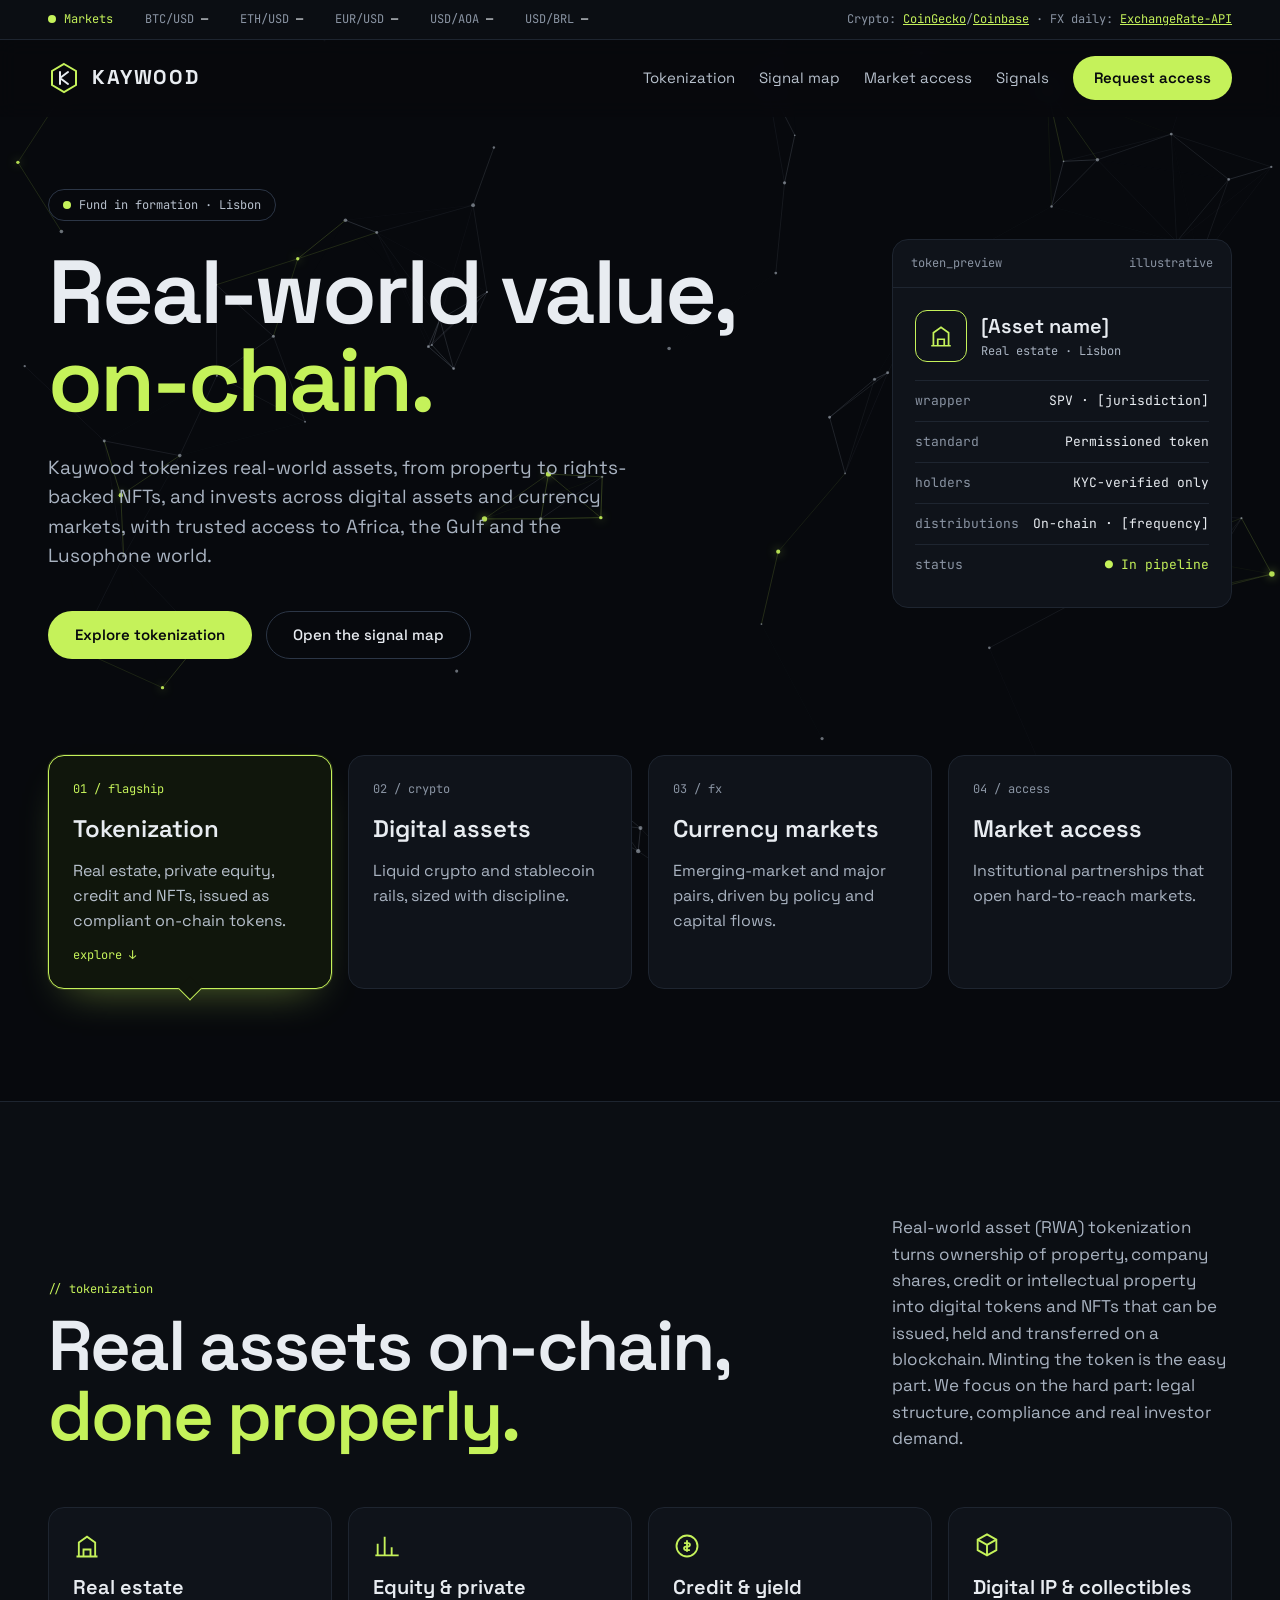
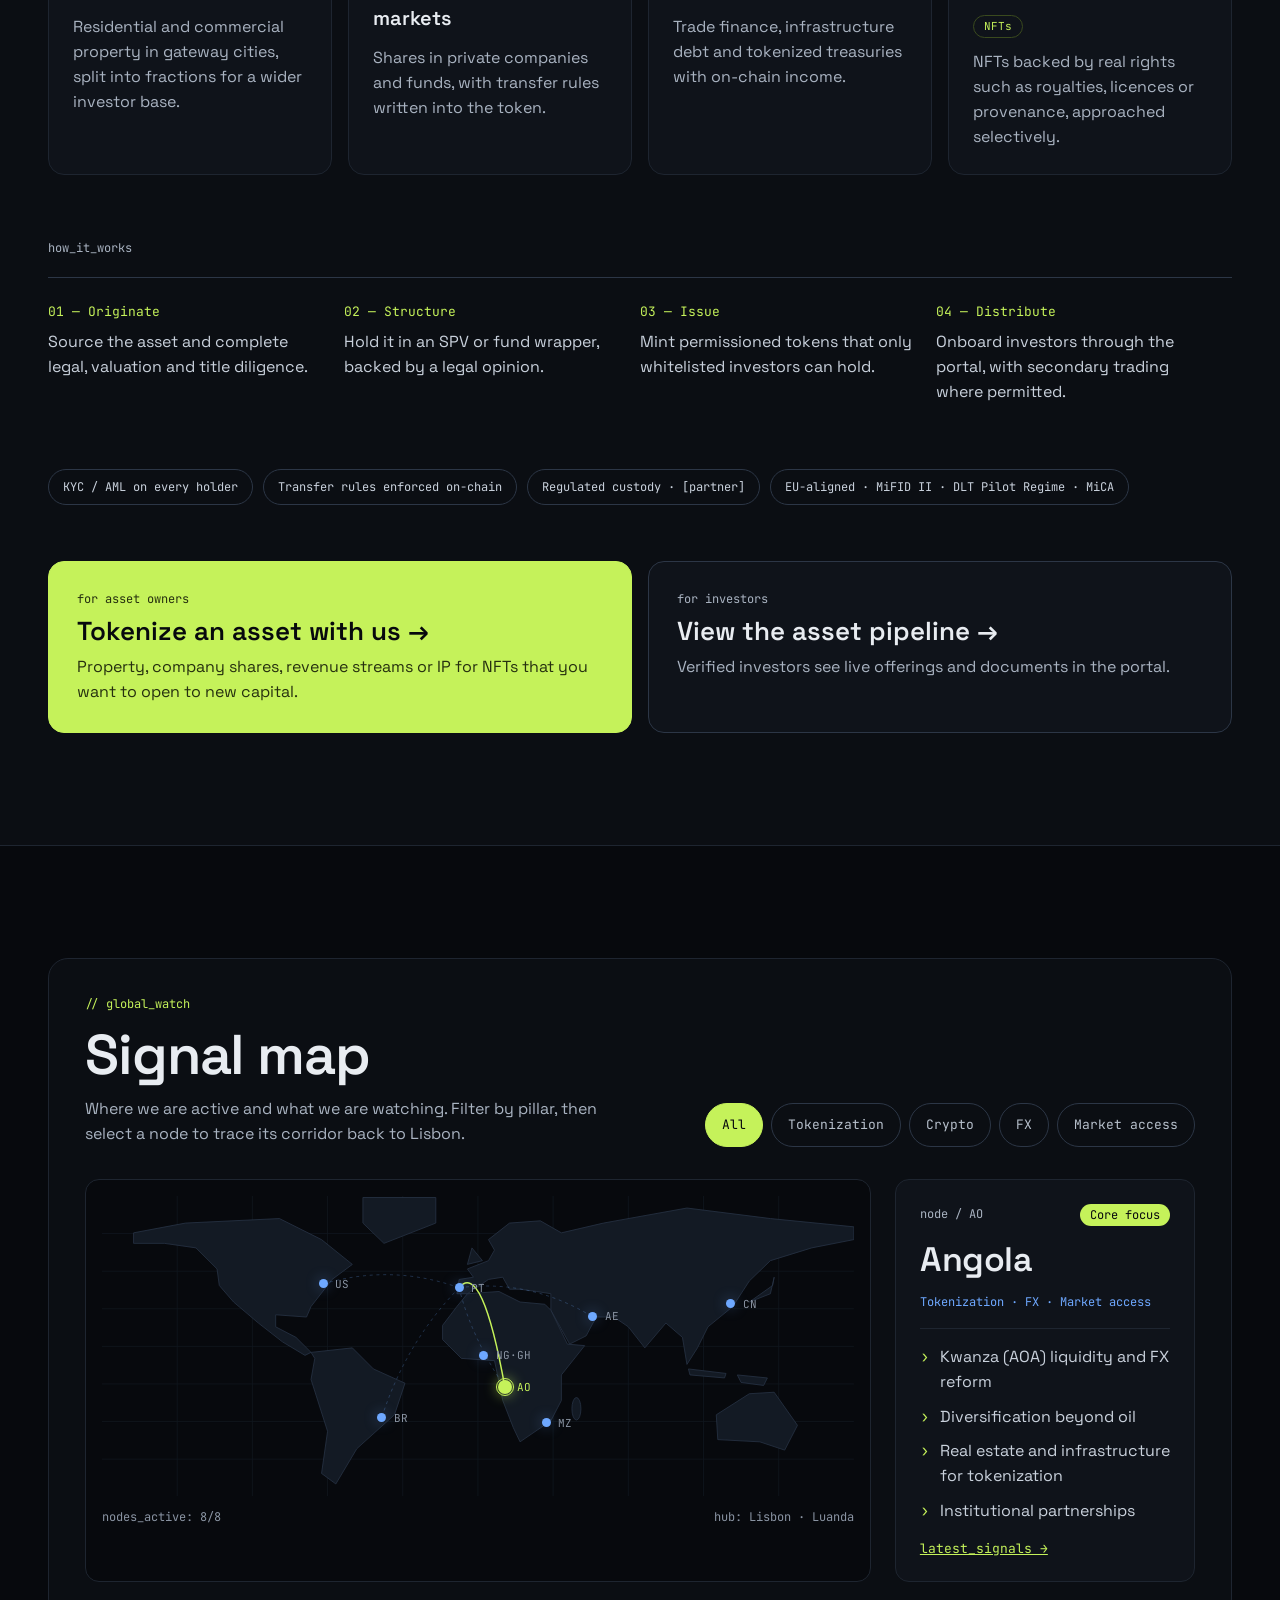
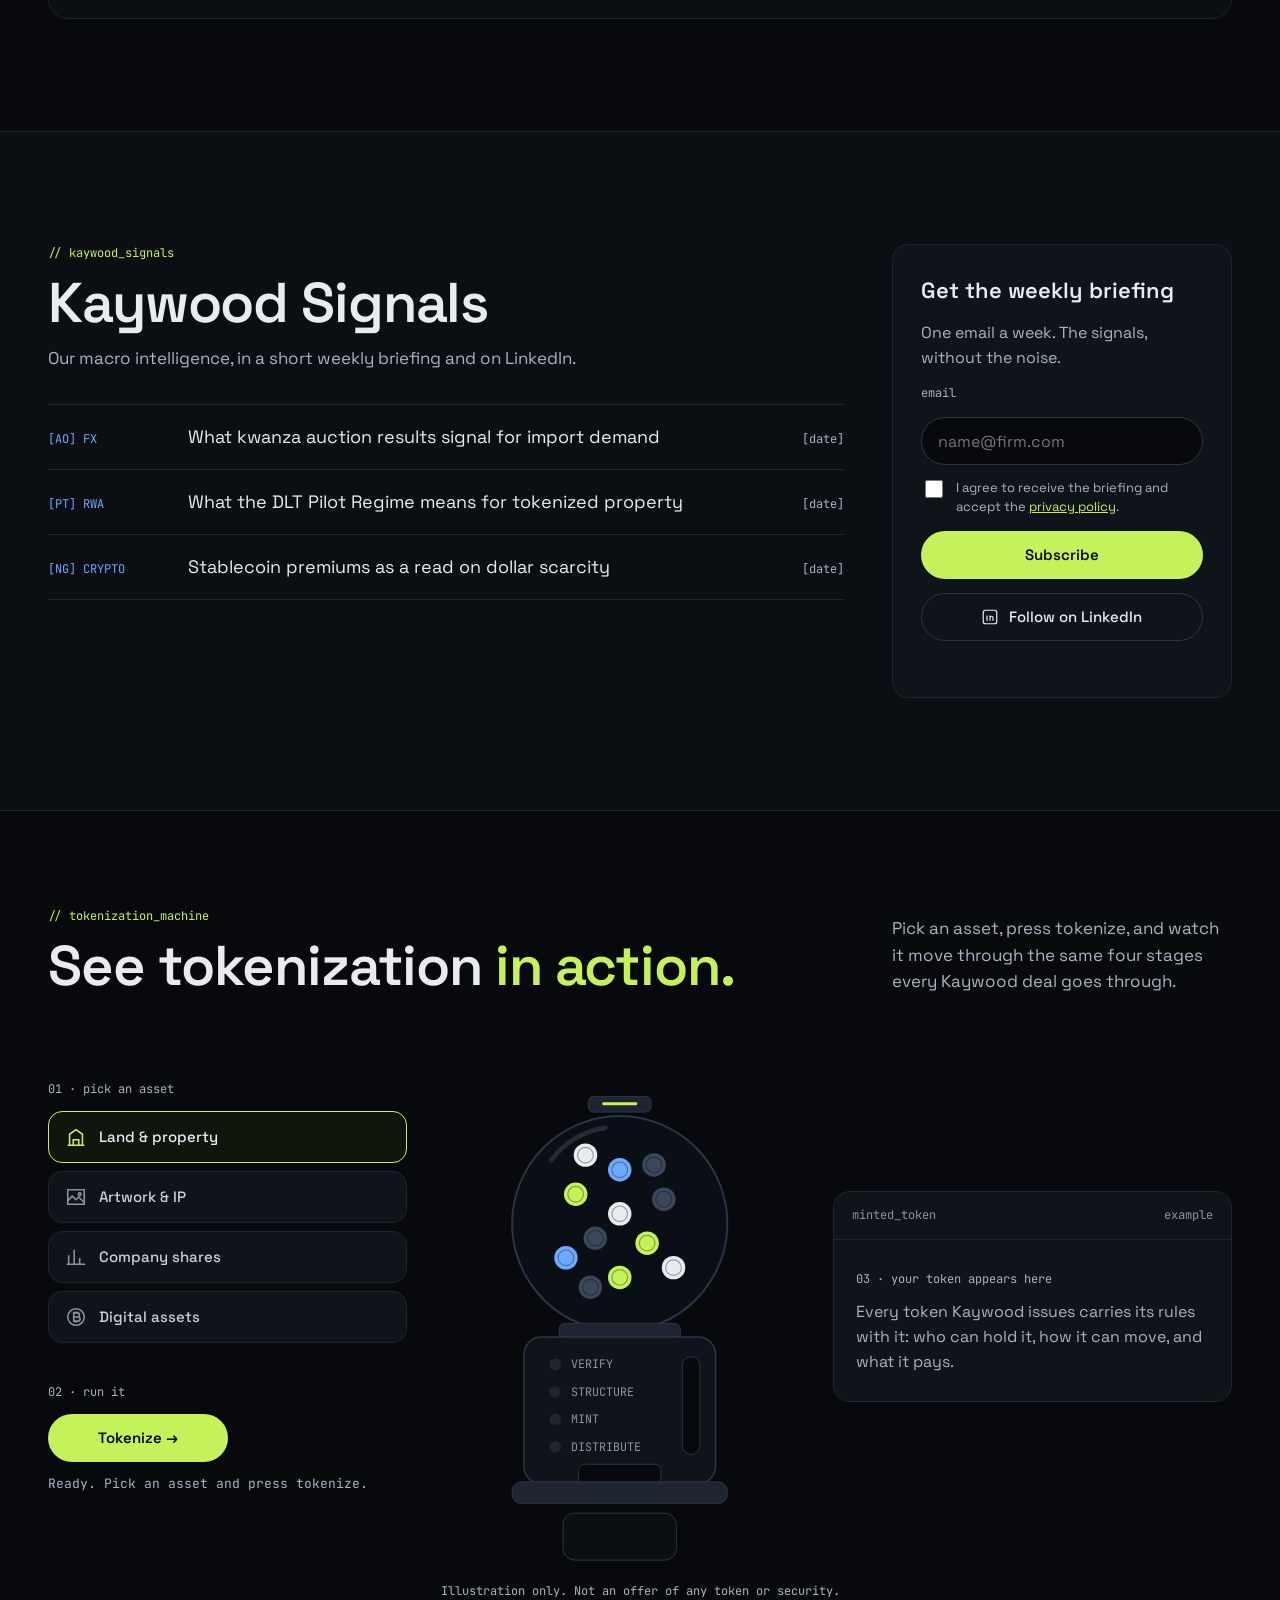
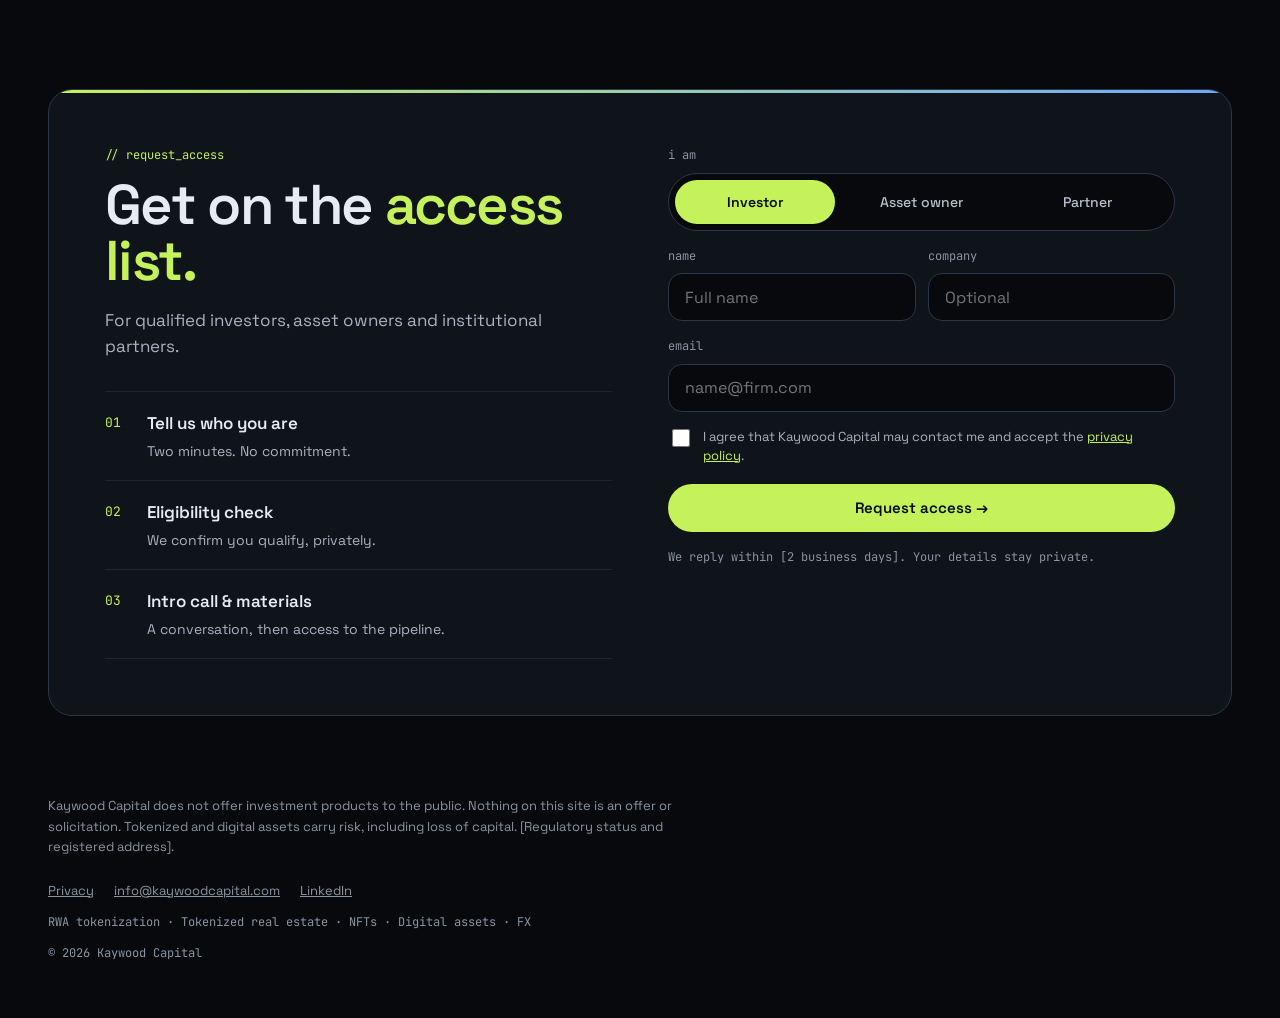
==== index.html @ b7d44adc "Add files via upload" ====
<!doctype html>
<html lang="en">
<head>
  <meta charset="utf-8">
  <meta name="viewport" content="width=device-width, initial-scale=1">
  <title>Kaywood Capital — Tokenization, RWA &amp; NFTs</title>
  <meta name="description" content="Kaywood Capital tokenizes real-world assets, from property to rights-backed NFTs, and invests across digital assets and currency markets, with trusted access to Africa, the Gulf and the Lusophone world.">
  <link rel="canonical" href="https://kaywoodcapital.com/">
  <meta name="theme-color" content="#07090D">
  <link rel="icon" href="/favicon.svg" type="image/svg+xml">

  <meta property="og:type" content="website">
  <meta property="og:site_name" content="Kaywood Capital">
  <meta property="og:title" content="Kaywood Capital — Real-world value, on-chain">
  <meta property="og:description" content="RWA tokenization, digital assets and currency markets, with trusted access to Africa, the Gulf and the Lusophone world.">
  <meta property="og:url" content="https://kaywoodcapital.com/">
  <meta property="og:image" content="https://kaywoodcapital.com/og-image.png">
  <meta name="twitter:card" content="summary_large_image">

  <link rel="preconnect" href="https://fonts.googleapis.com">
  <link rel="preconnect" href="https://fonts.gstatic.com" crossorigin>
  <link rel="stylesheet" href="https://fonts.googleapis.com/css2?family=Space+Grotesk:wght@400;500;600;700&family=JetBrains+Mono:wght@400;500&display=swap">
  <link rel="stylesheet" href="/styles.css">

  <script type="application/ld+json">
  {
    "@context": "https://schema.org",
    "@type": "Organization",
    "name": "Kaywood Capital",
    "url": "https://kaywoodcapital.com",
    "logo": "https://kaywoodcapital.com/favicon.svg",
    "email": "info@kaywoodcapital.com",
    "address": { "@type": "PostalAddress", "addressLocality": "Lisbon", "addressCountry": "PT" },
    "description": "RWA tokenization, digital assets and currency markets, with access to Africa, the Gulf and the Lusophone world."
  }
  </script>
</head>
<body>
  <canvas id="bg-mesh" aria-hidden="true"></canvas>
  <a class="skip" href="#main">Skip to content</a>

  <div class="ticker" aria-label="Market prices">
    <div class="wrap ticker__row">
      <span class="ticker__live"><span class="dot"></span> Markets</span>
      <span>BTC/USD <b data-tick="btc">—</b></span>
      <span>ETH/USD <b data-tick="eth">—</b></span>
      <span>EUR/USD <b data-tick="eurusd">—</b></span>
      <span>USD/AOA <b data-tick="usdaoa">—</b></span>
      <span>USD/BRL <b data-tick="usdbrl">—</b></span>
      <span class="ticker__note">Crypto: <a href="https://www.coingecko.com" rel="noopener">CoinGecko</a>/<a href="https://www.coinbase.com" rel="noopener">Coinbase</a> · FX daily: <a href="https://www.exchangerate-api.com" rel="noopener">ExchangeRate-API</a></span>
    </div>
  </div>

  <header class="header">
    <div class="wrap header__row">
      <a href="/" class="brand" aria-label="Kaywood Capital home">
        <svg width="32" height="32" viewBox="0 0 32 32" aria-hidden="true"><path d="M16 2 L28 9 L28 23 L16 30 L4 23 L4 9 Z" fill="none" stroke="#C5F25A" stroke-width="2"/><path d="M12 10 L12 22 M12 16 L20 10 M12 16 L20 22" fill="none" stroke="#E8ECF1" stroke-width="2" stroke-linecap="round"/></svg>
        <span>KAYWOOD</span>
      </a>
      <button class="menu-btn" type="button" aria-expanded="false" aria-controls="nav" aria-label="Open menu">
        <svg width="22" height="22" viewBox="0 0 24 24" fill="none" stroke="currentColor" stroke-width="2" aria-hidden="true"><path d="M4 7h16M4 12h16M4 17h16"/></svg>
      </button>
      <nav id="nav" class="nav" aria-label="Main">
        <a href="#tokenization">Tokenization</a>
        <a href="#signal">Signal map</a>
        <a href="#market-access">Market access</a>
        <a href="#signals">Signals</a>
        <a href="#access" class="btn btn--primary btn--sm">Request access</a>
      </nav>
    </div>
  </header>

  <main id="main">
    <!-- HERO -->
    <section class="wrap hero">
      <div class="hero__copy">
        <span class="pill"><span class="dot"></span>Fund in formation · Lisbon</span>
        <h1>Real-world value, <span class="accent">on-chain.</span></h1>
        <p class="lead">Kaywood tokenizes real-world assets, from property to rights-backed NFTs, and invests across digital assets and currency markets, with trusted access to Africa, the Gulf and the Lusophone world.</p>
        <div class="actions">
          <a href="#tokenization" class="btn btn--primary">Explore tokenization</a>
          <a href="#signal" class="btn btn--ghost">Open the signal map</a>
        </div>
      </div>
      <aside class="card token" aria-label="Illustrative tokenized asset">
        <div class="card__bar"><span>token_preview</span><span>illustrative</span></div>
        <div class="token__body">
          <div class="token__head">
            <div class="token__icon"><svg width="26" height="26" viewBox="0 0 24 24" fill="none" stroke="#C5F25A" stroke-width="1.6" aria-hidden="true"><path d="M3 21h18M5 21V9l7-5 7 5v12M9 21v-6h6v6"/></svg></div>
            <div><div class="token__name">[Asset name]</div><div class="mono muted">Real estate · Lisbon</div></div>
          </div>
          <dl class="token__rows mono">
            <div><dt>wrapper</dt><dd>SPV · [jurisdiction]</dd></div>
            <div><dt>standard</dt><dd>Permissioned token</dd></div>
            <div><dt>holders</dt><dd>KYC-verified only</dd></div>
            <div><dt>distributions</dt><dd>On-chain · [frequency]</dd></div>
            <div><dt>status</dt><dd class="accent">● In pipeline</dd></div>
          </dl>
        </div>
      </aside>
    </section>

    <!-- PILLARS (tabs) -->
    <section class="wrap section--tight" aria-label="What we do">
      <div class="grid grid--4 pillars" role="tablist" aria-label="Our four pillars">
        <button type="button" class="pillar" role="tab" id="tab-tokenization" aria-controls="tokenization" aria-selected="true">
          <span class="mono pillar__no">01 / flagship</span>
          <h3>Tokenization</h3>
          <p>Real estate, private equity, credit and NFTs, issued as compliant on-chain tokens.</p>
          <span class="pillar__more mono">explore</span>
        </button>
        <button type="button" class="pillar" role="tab" id="tab-digital-assets" aria-controls="digital-assets" aria-selected="false" tabindex="-1">
          <span class="mono pillar__no">02 / crypto</span>
          <h3>Digital assets</h3>
          <p>Liquid crypto and stablecoin rails, sized with discipline.</p>
          <span class="pillar__more mono">explore</span>
        </button>
        <button type="button" class="pillar" role="tab" id="tab-currency-markets" aria-controls="currency-markets" aria-selected="false" tabindex="-1">
          <span class="mono pillar__no">03 / fx</span>
          <h3>Currency markets</h3>
          <p>Emerging-market and major pairs, driven by policy and capital flows.</p>
          <span class="pillar__more mono">explore</span>
        </button>
        <button type="button" class="pillar" role="tab" id="tab-market-access" aria-controls="market-access" aria-selected="false" tabindex="-1">
          <span class="mono pillar__no">04 / access</span>
          <h3>Market access</h3>
          <p>Institutional partnerships that open hard-to-reach markets.</p>
          <span class="pillar__more mono">explore</span>
        </button>
      </div>
    </section>

    <!-- PILLAR DETAIL PANELS -->
    <section class="band panels" id="pillar-panels">
      <div class="panel-tab wrap section is-active" id="tokenization" role="tabpanel" aria-labelledby="tab-tokenization">
        <div class="split">
          <div class="split__main">
            <p class="kicker">// tokenization</p>
            <h2 class="h2--xl">Real assets on-chain, <span class="accent">done properly.</span></h2>
          </div>
          <p class="split__side lead--sm">Real-world asset (RWA) tokenization turns ownership of property, company shares, credit or intellectual property into digital tokens and NFTs that can be issued, held and transferred on a blockchain. Minting the token is the easy part. We focus on the hard part: legal structure, compliance and real investor demand.</p>
        </div>

        <div class="grid grid--4 mt-56">
          <div class="card asset">
            <svg width="28" height="28" viewBox="0 0 24 24" fill="none" stroke="#C5F25A" stroke-width="1.6" aria-hidden="true"><path d="M3 21h18M5 21V9l7-5 7 5v12M9 21v-6h6v6"/></svg>
            <h3>Real estate</h3>
            <p>Residential and commercial property in gateway cities, split into fractions for a wider investor base.</p>
          </div>
          <div class="card asset">
            <svg width="28" height="28" viewBox="0 0 24 24" fill="none" stroke="#C5F25A" stroke-width="1.6" aria-hidden="true"><path d="M4 20V10M10 20V4M16 20v-7M22 20H2"/></svg>
            <h3>Equity &amp; private markets</h3>
            <p>Shares in private companies and funds, with transfer rules written into the token.</p>
          </div>
          <div class="card asset">
            <svg width="28" height="28" viewBox="0 0 24 24" fill="none" stroke="#C5F25A" stroke-width="1.6" aria-hidden="true"><circle cx="12" cy="12" r="9"/><path d="M12 7v10M9.5 9.5h3.5a1.5 1.5 0 0 1 0 3h-2a1.5 1.5 0 0 0 0 3H14.5"/></svg>
            <h3>Credit &amp; yield</h3>
            <p>Trade finance, infrastructure debt and tokenized treasuries with on-chain income.</p>
          </div>
          <div class="card asset">
            <svg width="28" height="28" viewBox="0 0 24 24" fill="none" stroke="#C5F25A" stroke-width="1.6" aria-hidden="true"><path d="M12 2l8 4.5v9L12 20l-8-4.5v-9z"/><path d="M12 11l8-4.5M12 11L4 6.5M12 11v9"/></svg>
            <h3>Digital IP &amp; collectibles</h3>
            <span class="tag">NFTs</span>
            <p>NFTs backed by real rights such as royalties, licences or provenance, approached selectively.</p>
          </div>
        </div>

        <p class="mono muted mt-64 mb-20">how_it_works</p>
        <ol class="steps">
          <li><span class="mono accent">01 — Originate</span><span>Source the asset and complete legal, valuation and title diligence.</span></li>
          <li><span class="mono accent">02 — Structure</span><span>Hold it in an SPV or fund wrapper, backed by a legal opinion.</span></li>
          <li><span class="mono accent">03 — Issue</span><span>Mint permissioned tokens that only whitelisted investors can hold.</span></li>
          <li><span class="mono accent">04 — Distribute</span><span>Onboard investors through the portal, with secondary trading where permitted.</span></li>
        </ol>

        <ul class="chips-static">
          <li>KYC / AML on every holder</li>
          <li>Transfer rules enforced on-chain</li>
          <li>Regulated custody · [partner]</li>
          <li>EU-aligned · MiFID II · DLT Pilot Regime · MiCA</li>
        </ul>

        <div class="grid grid--2 mt-56">
          <a href="#access" data-role="owner" class="cta cta--lime">
            <span class="mono">for asset owners</span>
            <span class="cta__title">Tokenize an asset with us →</span>
            <span>Property, company shares, revenue streams or IP for NFTs that you want to open to new capital.</span>
          </a>
          <a href="#access" data-role="investor" class="cta">
            <span class="mono muted">for investors</span>
            <span class="cta__title">View the asset pipeline →</span>
            <span class="muted">Verified investors see live offerings and documents in the portal.</span>
          </a>
        </div>
      </div>

      <div class="panel-tab wrap section" id="digital-assets" role="tabpanel" aria-labelledby="tab-digital-assets" hidden>
        <div class="split">
          <div class="split__main">
            <p class="kicker">// digital_assets</p>
            <h2 class="h2--xl">Crypto exposure, <span class="accent">risk managed first.</span></h2>
          </div>
          <p class="split__side lead--sm">We hold and trade liquid digital assets and use stablecoin rails to move capital across borders. Every position is sized to a clear risk budget, held with institutional-grade custody and reviewed against the macro signals we track.</p>
        </div>

        <div class="grid grid--4 mt-56">
          <div class="card asset">
            <svg width="28" height="28" viewBox="0 0 24 24" fill="none" stroke="#C5F25A" stroke-width="1.6" aria-hidden="true"><circle cx="12" cy="12" r="9"/><path d="M9 8h4.5a2.5 2.5 0 0 1 0 5H9m0-5v8m0-3h5a2.5 2.5 0 0 1 0 5H9M11 6v2m0 8v2"/></svg>
            <h3>Core holdings</h3>
            <p>Bitcoin and Ether as the liquid base of the portfolio, held for the long term.</p>
          </div>
          <div class="card asset">
            <svg width="28" height="28" viewBox="0 0 24 24" fill="none" stroke="#C5F25A" stroke-width="1.6" aria-hidden="true"><path d="M4 8h13l-3-3M20 16H7l3 3"/></svg>
            <h3>Stablecoins &amp; rails</h3>
            <p>Dollar stablecoins for settlement, liquidity and fast cross-border transfers, especially in emerging markets.</p>
          </div>
          <div class="card asset">
            <svg width="28" height="28" viewBox="0 0 24 24" fill="none" stroke="#C5F25A" stroke-width="1.6" aria-hidden="true"><path d="M3 17l6-6 4 4 8-8M15 7h6v6"/></svg>
            <h3>On-chain yield</h3>
            <p>Staking and lending only where the risk is understood and counterparties are vetted.</p>
          </div>
          <div class="card asset">
            <svg width="28" height="28" viewBox="0 0 24 24" fill="none" stroke="#C5F25A" stroke-width="1.6" aria-hidden="true"><circle cx="12" cy="12" r="9"/><circle cx="12" cy="12" r="5"/><circle cx="12" cy="12" r="1"/></svg>
            <h3>Thematic positions</h3>
            <p>Tokenized real-world assets, infrastructure and protocols that fit our thesis.</p>
          </div>
        </div>

        <p class="mono muted mt-64 mb-20">how_it_works</p>
        <ol class="steps">
          <li><span class="mono accent">01 — Thesis</span><span>Macro and on-chain signals set the view before any capital moves.</span></li>
          <li><span class="mono accent">02 — Size</span><span>Each position is sized to a defined risk budget.</span></li>
          <li><span class="mono accent">03 — Custody</span><span>Assets held with qualified custodians, cold storage first.</span></li>
          <li><span class="mono accent">04 — Review</span><span>Continuous monitoring with exit rules set in advance.</span></li>
        </ol>

        <ul class="chips-static">
          <li>Qualified custody · [partner]</li>
          <li>Cold storage by default</li>
          <li>Defined drawdown limits</li>
          <li>EU-aligned · MiCA</li>
        </ul>

        <div class="grid grid--2 mt-56">
          <a href="#access" data-role="investor" class="cta cta--lime">
            <span class="mono">for investors</span>
            <span class="cta__title">Request the strategy overview →</span>
            <span>Our approach to digital assets, for qualified investors.</span>
          </a>
          <a href="#signals" class="cta">
            <span class="mono muted">weekly</span>
            <span class="cta__title">Read the crypto signals →</span>
            <span class="muted">Short notes on stablecoins, flows and adoption in our markets.</span>
          </a>
        </div>
      </div>
      <div class="panel-tab wrap section" id="currency-markets" role="tabpanel" aria-labelledby="tab-currency-markets" hidden>
        <div class="split">
          <div class="split__main">
            <p class="kicker">// currency_markets</p>
            <h2 class="h2--xl">Where policy <span class="accent">moves money.</span></h2>
          </div>
          <p class="split__side lead--sm">Currencies are where political and economic shifts show up first. We trade major and emerging-market pairs, with particular depth in African and Lusophone currencies, where local knowledge is a real edge.</p>
        </div>

        <div class="grid grid--4 mt-56">
          <div class="card asset">
            <svg width="28" height="28" viewBox="0 0 24 24" fill="none" stroke="#C5F25A" stroke-width="1.6" aria-hidden="true"><circle cx="12" cy="12" r="9"/><path d="M3 12h18M12 3c3 3.5 3 14.5 0 18M12 3c-3 3.5-3 14.5 0 18"/></svg>
            <h3>Major pairs</h3>
            <p>EUR, USD, GBP and JPY around central bank cycles and global risk sentiment.</p>
          </div>
          <div class="card asset">
            <svg width="28" height="28" viewBox="0 0 24 24" fill="none" stroke="#C5F25A" stroke-width="1.6" aria-hidden="true"><path d="M12 21s7-6.2 7-12a7 7 0 0 0-14 0c0 5.8 7 12 7 12z"/><circle cx="12" cy="9" r="2.5"/></svg>
            <h3>Emerging-market FX</h3>
            <p>Kwanza, naira, cedi, real and metical: reform, liquidity and convertibility.</p>
          </div>
          <div class="card asset">
            <svg width="28" height="28" viewBox="0 0 24 24" fill="none" stroke="#C5F25A" stroke-width="1.6" aria-hidden="true"><path d="M3 10l9-6 9 6M5 10v8M9.5 10v8M14.5 10v8M19 10v8M3 21h18"/></svg>
            <h3>Policy &amp; rates</h3>
            <p>Central bank decisions, FX reforms and capital rules read as trading signals.</p>
          </div>
          <div class="card asset">
            <svg width="28" height="28" viewBox="0 0 24 24" fill="none" stroke="#C5F25A" stroke-width="1.6" aria-hidden="true"><path d="M12 3l8 3v6c0 4.5-3.4 8.2-8 9-4.6-.8-8-4.5-8-9V6z"/><path d="M9 12l2 2 4-4"/></svg>
            <h3>Deal-level FX risk</h3>
            <p>Managing currency exposure across our tokenization and market access pipeline.</p>
          </div>
        </div>

        <p class="mono muted mt-64 mb-20">how_it_works</p>
        <ol class="steps">
          <li><span class="mono accent">01 — Signal</span><span>Policy, capital flows and on-the-ground intelligence.</span></li>
          <li><span class="mono accent">02 — Thesis</span><span>A clear view with a defined catalyst and timeframe.</span></li>
          <li><span class="mono accent">03 — Execute</span><span>Liquid instruments and disciplined sizing.</span></li>
          <li><span class="mono accent">04 — Protect</span><span>Stops and hedges set before entry, not after.</span></li>
        </ol>

        <ul class="chips-static">
          <li>Coverage · AOA · NGN · GHS · BRL · MZN</li>
          <li>Risk set before entry</li>
          <li>Liquidity and convertibility first</li>
          <li>Daily rate monitoring</li>
        </ul>

        <div class="grid grid--2 mt-56">
          <a href="#signal" class="cta cta--lime">
            <span class="mono">explore</span>
            <span class="cta__title">View the signal map →</span>
            <span>See the regions and currencies we are watching right now.</span>
          </a>
          <a href="#signals" class="cta">
            <span class="mono muted">weekly</span>
            <span class="cta__title">Get the FX briefing →</span>
            <span class="muted">Kaywood Signals: currency notes in your inbox each week.</span>
          </a>
        </div>
      </div>
      <div class="panel-tab wrap section" id="market-access" role="tabpanel" aria-labelledby="tab-market-access" hidden>
        <div class="split">
          <div class="split__main">
            <p class="kicker">// market_access</p>
            <h2 class="h2--xl">Access, built on <span class="accent">relationships.</span></h2>
          </div>
          <p class="split__side lead--sm">Through long-standing work with state companies, development institutions and private partners across Africa and the Lusophone world, we help capital reach projects that are hard to enter, and help those projects reach the right capital.</p>
        </div>

        <div class="grid grid--4 mt-56">
          <div class="card asset">
            <svg width="28" height="28" viewBox="0 0 24 24" fill="none" stroke="#C5F25A" stroke-width="1.6" aria-hidden="true"><path d="M3 10l9-6 9 6M5 10v8M9.5 10v8M14.5 10v8M19 10v8M3 21h18"/></svg>
            <h3>Institutional partnerships</h3>
            <p>Working alongside ministries, state companies and development banks on investment priorities.</p>
          </div>
          <div class="card asset">
            <svg width="28" height="28" viewBox="0 0 24 24" fill="none" stroke="#C5F25A" stroke-width="1.6" aria-hidden="true"><circle cx="11" cy="11" r="6"/><path d="M20 20l-4.5-4.5"/></svg>
            <h3>Project origination</h3>
            <p>Early sight of infrastructure, resource and real estate projects before they reach the open market.</p>
          </div>
          <div class="card asset">
            <svg width="28" height="28" viewBox="0 0 24 24" fill="none" stroke="#C5F25A" stroke-width="1.6" aria-hidden="true"><path d="M6 3h8l4 4v14H6z"/><path d="M14 3v4h4M9 12h6M9 16h6"/></svg>
            <h3>Regulatory navigation</h3>
            <p>Local licensing, FX rules and digital asset frameworks, handled with in-country partners.</p>
          </div>
          <div class="card asset">
            <svg width="28" height="28" viewBox="0 0 24 24" fill="none" stroke="#C5F25A" stroke-width="1.6" aria-hidden="true"><path d="M3 12l4-4 4 2 3-2 7 5-4 4-3-2-2 2-3-2-2 1z"/></svg>
            <h3>Local partners</h3>
            <p>Trusted teams on the ground who know how deals actually get done.</p>
          </div>
        </div>

        <p class="mono muted mt-64 mb-20">how_it_works</p>
        <ol class="steps">
          <li><span class="mono accent">01 — Connect</span><span>Introductions through our network of institutions and partners.</span></li>
          <li><span class="mono accent">02 — Qualify</span><span>Diligence on the project, the partner and the jurisdiction.</span></li>
          <li><span class="mono accent">03 — Structure</span><span>The right vehicle: equity, debt or tokenized.</span></li>
          <li><span class="mono accent">04 — Deliver</span><span>A continued presence through execution, not just the introduction.</span></li>
        </ol>

        <ul class="chips-static">
          <li>Africa · Gulf · Lusophone world</li>
          <li>Business-first, apolitical</li>
          <li>In-country partners</li>
          <li>[Partner institutions]</li>
        </ul>

        <div class="grid grid--2 mt-56">
          <a href="#access" data-role="partner" class="cta cta--lime">
            <span class="mono">for partners</span>
            <span class="cta__title">Partner with us →</span>
            <span>Institutions, project owners and co-investors looking for the right counterpart.</span>
          </a>
          <a href="#signal" class="cta">
            <span class="mono muted">explore</span>
            <span class="cta__title">Explore the regions →</span>
            <span class="muted">Where we are active and what we are watching.</span>
          </a>
        </div>
      </div>
    </section>

    <!-- SIGNAL MAP -->
    <section id="signal" class="wrap section">
      <div class="map-shell">
        <div class="map-head">
          <div>
            <p class="kicker">// global_watch</p>
            <h2>Signal map</h2>
            <p class="muted">Where we are active and what we are watching. Filter by pillar, then select a node to trace its corridor back to Lisbon.</p>
          </div>
          <div class="filters" role="group" aria-label="Filter by pillar" id="filters"></div>
        </div>
        <div class="map-body">
          <div class="map-card">
            <div class="map" id="map">
              <svg viewBox="0 20 1000 400" preserveAspectRatio="none" aria-hidden="true" class="map__svg">
                <g class="map__grid" id="grid"></g>
                <g class="map__land">
                  <path d="M42,69 L111,56 L236,50 L292,78 L333,111 L306,131 L278,167 L272,181 L231,178 L231,194 L258,208 L278,228 L270,232 L240,214 L208,189 L175,161 L156,139 L153,117 L125,89 L83,83 L42,83 Z"/>
                  <path d="M347,22 L444,22 L444,56 L375,83 L347,56 Z"/>
                  <path d="M278,228 L333,222 L361,250 L403,269 L389,311 L339,356 L311,403 L292,389 L300,333 L278,264 L283,236 Z"/>
                  <path d="M472,150 L475,131 L494,128 L486,117 L514,106 L522,92 L514,78 L542,56 L583,53 L611,69 L667,56 L778,36 L889,50 L1000,61 L1000,78 L944,89 L889,106 L861,133 L839,167 L806,194 L792,222 L778,244 L772,208 L750,189 L722,222 L700,194 L681,181 L658,181 L653,189 L644,206 L622,217 L597,172 L597,150 L578,147 L556,144 L542,144 L533,128 L514,131 L486,150 Z"/>
                  <path d="M453,192 L472,167 L486,150 L528,147 L556,161 L589,164 L597,172 L619,217 L642,219 L611,258 L611,292 L597,319 L556,347 L547,328 L533,292 L525,253 L522,239 L478,236 L453,211 Z"/>
                  <ellipse cx="631" cy="303" rx="6" ry="15"/>
                  <path d="M817,311 L861,283 L894,281 L925,325 L908,358 L875,347 L819,344 Z"/>
                  <path d="M486,111 L492,89 L506,106 Z"/>
                  <path d="M861,161 L892,139 L894,128 L889,150 Z"/>
                  <path d="M780,250 L830,256 L828,262 L782,258 Z"/>
                  <path d="M845,258 L885,262 L880,272 L850,268 Z"/>
                </g>
                <g class="map__flows">
                  <path d="M475,142 Q490,205 536,275"/>
                  <path d="M475,142 Q404,215 372,315"/>
                  <path d="M475,142 Q570,130 653,181"/>
                  <path d="M475,142 Q385,110 294,137"/>
                </g>
                <path id="arc" class="map__arc" d=""/>
              </svg>
              <div id="nodes"></div>
            </div>
            <div class="map-foot mono"><span id="count">nodes_active: 8/8</span><span>hub: Lisbon · Luanda</span></div>
          </div>
          <article class="card panel" id="panel" aria-live="polite"></article>
        </div>
      </div>
    </section>


    <!-- SIGNALS -->
    <section id="signals" class="band">
      <div class="wrap section split">
        <div class="split__main">
          <p class="kicker">// kaywood_signals</p>
          <h2>Kaywood Signals</h2>
          <p class="muted lead--sm mt-14">Our macro intelligence, in a short weekly briefing and on LinkedIn.</p>
          <div class="signal-list">
            <a href="#signals"><span class="mono blue">[AO] FX</span><span class="signal-list__t">What kwanza auction results signal for import demand</span><span class="mono muted">[date]</span></a>
            <a href="#signals"><span class="mono blue">[PT] RWA</span><span class="signal-list__t">What the DLT Pilot Regime means for tokenized property</span><span class="mono muted">[date]</span></a>
            <a href="#signals"><span class="mono blue">[NG] CRYPTO</span><span class="signal-list__t">Stablecoin premiums as a read on dollar scarcity</span><span class="mono muted">[date]</span></a>
          </div>
        </div>
        <form class="card subscribe split__side" data-form="newsletter" novalidate>
          <h3>Get the weekly briefing</h3>
          <p class="muted">One email a week. The signals, without the noise.</p>
          <label for="s-email" class="mono muted">email</label>
          <input id="s-email" name="email" type="email" autocomplete="email" placeholder="name@firm.com" required>
          <label class="consent"><input type="checkbox" name="consent" required> <span>I agree to receive the briefing and accept the <a href="/privacy">privacy policy</a>.</span></label>
          <button type="submit" class="btn btn--primary">Subscribe</button>
          <a href="https://www.linkedin.com/company/[kaywood-capital]" class="btn btn--ghost" rel="noopener">
            <svg width="18" height="18" viewBox="0 0 24 24" fill="none" stroke="currentColor" stroke-width="1.6" aria-hidden="true"><rect x="3" y="3" width="18" height="18" rx="3"/><path d="M8 10v7M8 7v.01M12 17v-4a2 2 0 0 1 4 0v4M12 10v7"/></svg>
            Follow on LinkedIn
          </a>
          <p class="form-msg" role="status"></p>
        </form>
      </div>
    </section>

    <!-- TOKENIZATION MACHINE -->
    <section id="machine" class="wrap section">
      <div class="split">
        <div class="split__main">
          <p class="kicker">// tokenization_machine</p>
          <h2>See tokenization <span class="accent">in action.</span></h2>
        </div>
        <p class="split__side lead--sm">Pick an asset, press tokenize, and watch it move through the same four stages every Kaywood deal goes through.</p>
      </div>

      <div class="machine-grid">
        <div class="machine-controls">
          <p class="mono muted">01 · pick an asset</p>
          <div class="asset-picks" role="group" aria-label="Choose an asset to tokenize">
            <button type="button" class="asset-pick" data-asset="land" aria-pressed="true"><svg width="22" height="22" viewBox="0 0 24 24" fill="none" stroke="currentColor" stroke-width="1.7" aria-hidden="true"><path d="M3 21h18M5 21V9l7-5 7 5v12M9 21v-6h6v6"/></svg>Land &amp; property</button>
            <button type="button" class="asset-pick" data-asset="art" aria-pressed="false"><svg width="22" height="22" viewBox="0 0 24 24" fill="none" stroke="currentColor" stroke-width="1.7" aria-hidden="true"><path d="M3 4h18v16H3z"/><path d="M3 16l5-5 4 4 3-3 6 6"/><circle cx="16" cy="9" r="1.5"/></svg>Artwork &amp; IP</button>
            <button type="button" class="asset-pick" data-asset="shares" aria-pressed="false"><svg width="22" height="22" viewBox="0 0 24 24" fill="none" stroke="currentColor" stroke-width="1.7" aria-hidden="true"><path d="M4 20V10M10 20V4M16 20v-7M22 20H2"/></svg>Company shares</button>
            <button type="button" class="asset-pick" data-asset="crypto" aria-pressed="false"><svg width="22" height="22" viewBox="0 0 24 24" fill="none" stroke="currentColor" stroke-width="1.7" aria-hidden="true"><circle cx="12" cy="12" r="9"/><path d="M9.5 7.5h4a2.2 2.2 0 0 1 0 4.4h-4zM9.5 11.9h4.6a2.3 2.3 0 0 1 0 4.6H9.5zM9.5 7.5v9M11 6v1.5M11 16.5V18M13 6v1.5M13 16.5V18"/></svg>Digital assets</button>
          </div>
          <p class="mono muted mt-28">02 · run it</p>
          <button type="button" class="btn btn--primary machine-go" id="machine-go">Tokenize →</button>
          <p class="machine-status mono" id="machine-status" role="status" aria-live="polite">Ready. Pick an asset and press tokenize.</p>
        </div>

        <div class="machine-stage">
          <svg class="machine" id="machine-svg" viewBox="0 -52 300 552" role="img" aria-label="Tokenization machine: an asset goes in the top, passes four stages, and comes out as a token">
            <defs>
              <filter id="mglow" x="-80%" y="-80%" width="260%" height="260%"><feGaussianBlur stdDeviation="4"/></filter>
              <clipPath id="domeclip"><circle cx="150" cy="150" r="104"/></clipPath>
            </defs>
            <g id="in-asset" class="in-asset" transform="translate(150 -40)">
              <rect x="-24" y="-24" width="48" height="48" rx="12" fill="#10160C" stroke="#C5F25A" stroke-width="1.5"/>
              <g id="in-asset-icon" transform="translate(-14 -14) scale(1.17)" fill="none" stroke="#C5F25A" stroke-width="1.7" stroke-linecap="round" stroke-linejoin="round"></g>
            </g>
            <rect x="118" y="20" width="64" height="16" rx="5" fill="#1E2530" stroke="#2C3646"/>
            <rect x="132" y="26" width="36" height="3" rx="1.5" fill="#C5F25A" class="slot-light"/>
            <circle cx="150" cy="150" r="110" fill="rgba(110,168,255,.04)" stroke="#2C3646" stroke-width="2"/>
            <g clip-path="url(#domeclip)"><g id="dome-coins" class="dome-coins"><g class="dc" transform="translate(105 120)"><circle r="12" fill="#C5F25A"/><circle r="8" fill="none" stroke="#07090D" stroke-opacity=".35" stroke-width="1.2"/></g><g class="dc" transform="translate(150 95)"><circle r="12" fill="#6EA8FF"/><circle r="8" fill="none" stroke="#07090D" stroke-opacity=".35" stroke-width="1.2"/></g><g class="dc" transform="translate(195 125)"><circle r="12" fill="#3A475C"/><circle r="8" fill="none" stroke="#07090D" stroke-opacity=".35" stroke-width="1.2"/></g><g class="dc" transform="translate(125 165)"><circle r="12" fill="#3A475C"/><circle r="8" fill="none" stroke="#07090D" stroke-opacity=".35" stroke-width="1.2"/></g><g class="dc" transform="translate(178 170)"><circle r="12" fill="#C5F25A"/><circle r="8" fill="none" stroke="#07090D" stroke-opacity=".35" stroke-width="1.2"/></g><g class="dc" transform="translate(150 140)"><circle r="12" fill="#E8ECF1"/><circle r="8" fill="none" stroke="#07090D" stroke-opacity=".35" stroke-width="1.2"/></g><g class="dc" transform="translate(95 185)"><circle r="12" fill="#6EA8FF"/><circle r="8" fill="none" stroke="#07090D" stroke-opacity=".35" stroke-width="1.2"/></g><g class="dc" transform="translate(205 195)"><circle r="12" fill="#E8ECF1"/><circle r="8" fill="none" stroke="#07090D" stroke-opacity=".35" stroke-width="1.2"/></g><g class="dc" transform="translate(150 205)"><circle r="12" fill="#C5F25A"/><circle r="8" fill="none" stroke="#07090D" stroke-opacity=".35" stroke-width="1.2"/></g><g class="dc" transform="translate(120 215)"><circle r="12" fill="#3A475C"/><circle r="8" fill="none" stroke="#07090D" stroke-opacity=".35" stroke-width="1.2"/></g><g class="dc" transform="translate(185 90)"><circle r="12" fill="#3A475C"/><circle r="8" fill="none" stroke="#07090D" stroke-opacity=".35" stroke-width="1.2"/></g><g class="dc" transform="translate(115 80)"><circle r="12" fill="#E8ECF1"/><circle r="8" fill="none" stroke="#07090D" stroke-opacity=".35" stroke-width="1.2"/></g></g></g>
            <path d="M80 85 A85 85 0 0 1 135 52" fill="none" stroke="#E8ECF1" stroke-opacity=".12" stroke-width="5" stroke-linecap="round"/>
            <rect x="88" y="252" width="124" height="16" rx="6" fill="#1E2530" stroke="#2C3646"/>
            <rect x="52" y="266" width="196" height="150" rx="18" fill="#0F131A" stroke="#2C3646" stroke-width="1.5"/>
            <g id="stages" font-family="JetBrains Mono, monospace" font-size="12">
              <g class="stage" data-i="0"><circle cx="84" cy="294" r="6" class="stage-dot"/><text x="100" y="298" class="stage-label">VERIFY</text></g>
              <g class="stage" data-i="1"><circle cx="84" cy="322" r="6" class="stage-dot"/><text x="100" y="326" class="stage-label">STRUCTURE</text></g>
              <g class="stage" data-i="2"><circle cx="84" cy="350" r="6" class="stage-dot"/><text x="100" y="354" class="stage-label">MINT</text></g>
              <g class="stage" data-i="3"><circle cx="84" cy="378" r="6" class="stage-dot"/><text x="100" y="382" class="stage-label">DISTRIBUTE</text></g>
            </g>
            <rect x="214" y="286" width="18" height="100" rx="9" fill="#07090D" stroke="#2C3646"/>
            <rect id="progress" x="217" y="383" width="12" height="0" rx="6" fill="#C5F25A"/>
            <rect x="108" y="396" width="84" height="20" rx="6" fill="#07090D" stroke="#2C3646"/>
            <rect x="40" y="414" width="220" height="22" rx="9" fill="#1E2530" stroke="#2C3646"/>
            <rect x="92" y="446" width="116" height="48" rx="12" fill="#0B0E13" stroke="#2C3646"/>
            <g id="out-coin" class="out-coin" transform="translate(150 470)">
              <circle r="24" fill="#C5F25A" filter="url(#mglow)" opacity=".55"/>
              <circle r="21" fill="#C5F25A"/>
              <circle r="16.5" fill="none" stroke="#07090D" stroke-opacity=".35" stroke-width="1.4"/>
              <g id="out-coin-icon" transform="translate(-10.5 -10.5) scale(.875)" fill="none" stroke="#07090D" stroke-width="2" stroke-linecap="round" stroke-linejoin="round"></g>
            </g>
          </svg>
        </div>

        <aside class="card token-out" id="token-out" aria-live="polite">
          <div class="card__bar"><span>minted_token</span><span>example</span></div>
          <div class="token__body">
            <div class="token-out__empty" id="token-empty">
              <p class="mono muted">03 · your token appears here</p>
              <p class="muted">Every token Kaywood issues carries its rules with it: who can hold it, how it can move, and what it pays.</p>
            </div>
            <div class="token-out__result" id="token-result" hidden>
              <div class="token__head">
                <div class="token__icon"><svg width="26" height="26" viewBox="0 0 24 24" fill="none" stroke="#C5F25A" stroke-width="1.6" stroke-linecap="round" stroke-linejoin="round" aria-hidden="true" id="token-icon"></svg></div>
                <div><div class="token__name" id="token-name"></div><div class="mono muted" id="token-type"></div></div>
              </div>
              <dl class="token__rows mono" id="token-rows"></dl>
              <div class="token-out__actions">
                <button type="button" class="btn btn--ghost btn--sm" id="machine-again">Try another asset</button>
                <a href="#access" class="btn btn--primary btn--sm" id="token-cta" data-role="owner">Tokenize a real asset →</a>
              </div>
            </div>
          </div>
        </aside>
      </div>
      <p class="mono muted machine-note">Illustration only. Not an offer of any token or security.</p>
    </section>

    <!-- ACCESS -->
    <section id="access" class="wrap section">
      <div class="req">
        <div class="req__copy">
          <p class="kicker">// request_access</p>
          <h2>Get on the <span class="accent">access list.</span></h2>
          <p class="lead--sm mt-18">For qualified investors, asset owners and institutional partners.</p>
          <ol class="req__steps">
            <li><span class="mono accent">01</span><div><h3>Tell us who you are</h3><p>Two minutes. No commitment.</p></div></li>
            <li><span class="mono accent">02</span><div><h3>Eligibility check</h3><p>We confirm you qualify, privately.</p></div></li>
            <li><span class="mono accent">03</span><div><h3>Intro call &amp; materials</h3><p>A conversation, then access to the pipeline.</p></div></li>
          </ol>
        </div>
        <form class="req__form" data-form="access" novalidate>
          <fieldset class="seg">
            <legend class="mono">i am</legend>
            <div class="seg__opts">
              <input type="radio" name="type" id="r-investor" value="investor" checked><label for="r-investor">Investor</label>
              <input type="radio" name="type" id="r-owner" value="owner"><label for="r-owner">Asset owner</label>
              <input type="radio" name="type" id="r-partner" value="partner"><label for="r-partner">Partner</label>
            </div>
          </fieldset>
          <div class="req__two">
            <div><label for="a-name" class="mono">name</label><input id="a-name" name="name" type="text" autocomplete="name" placeholder="Full name" required></div>
            <div><label for="a-company" class="mono">company</label><input id="a-company" name="company" type="text" autocomplete="organization" placeholder="Optional"></div>
          </div>
          <label for="a-email" class="mono">email</label>
          <input id="a-email" name="email" type="email" autocomplete="email" placeholder="name@firm.com" required>
          <label class="consent"><input type="checkbox" name="consent" required> <span>I agree that Kaywood Capital may contact me and accept the <a href="/privacy">privacy policy</a>.</span></label>
          <button type="submit" class="btn btn--primary">Request access →</button>
          <p class="req__fine mono">We reply within [2 business days]. Your details stay private.</p>
          <p class="form-msg" role="status"></p>
        </form>
      </div>
    </section>
  </main>

  <footer class="wrap footer">
    <p>Kaywood Capital does not offer investment products to the public. Nothing on this site is an offer or solicitation. Tokenized and digital assets carry risk, including loss of capital. [Regulatory status and registered address].</p>
    <div class="footer__side">
      <div class="footer__links"><a href="/privacy">Privacy</a><a href="mailto:info@kaywoodcapital.com">info@kaywoodcapital.com</a><a href="https://www.linkedin.com/company/[kaywood-capital]" rel="noopener">LinkedIn</a></div>
      <span class="mono">RWA tokenization · Tokenized real estate · NFTs · Digital assets · FX</span>
      <span class="mono">© <span id="year">2026</span> Kaywood Capital</span>
    </div>
  </footer>

  <script src="/main.js" defer></script>
</body>
</html>
---- styles.css ----
:root{
  --bg:#07090D; --bg-2:#0B0E13; --surface:#0F131A; --line:#1E2530; --line-2:#2C3646;
  --text:#E8ECF1; --text-2:#C9D1DC; --muted:#A9B3C1; --dim:#8A94A3;
  --lime:#C5F25A; --lime-2:#E2FF9E; --lime-ink:#26300F; --blue:#6EA8FF;
  --sans:'Space Grotesk',system-ui,sans-serif; --mono:'JetBrains Mono',ui-monospace,monospace;
  --gutter:clamp(20px,4vw,48px);
}
*{box-sizing:border-box}
html{scroll-behavior:smooth}
body{margin:0;background:var(--bg);color:var(--text);font-family:var(--sans);font-size:16px;line-height:1.55;-webkit-font-smoothing:antialiased}
a{color:var(--lime)}a:hover{color:var(--lime-2)}
h1,h2,h3{margin:0;font-weight:600}
h2{font-size:clamp(34px,4.5vw,56px);line-height:1.02;letter-spacing:-.02em}
h3{font-size:20px}
p{margin:0}
img,svg{display:block}
:focus-visible{outline:2px solid var(--lime);outline-offset:3px}
.skip{position:absolute;left:-999px;top:8px;background:var(--lime);color:var(--bg);padding:10px 14px;border-radius:8px;z-index:10}
.skip:focus{left:8px}

.wrap{max-width:1280px;margin:0 auto;padding-left:var(--gutter);padding-right:var(--gutter)}
.section{padding-top:112px;padding-bottom:112px}
.section--tight{padding-bottom:112px}
.pt-96{padding-top:96px}.pb-112{padding-bottom:112px}
.mt-14{margin-top:14px}.mt-18{margin-top:18px}.mt-28{margin-top:28px}.mt-56{margin-top:56px}.mt-64{margin-top:64px}.mb-20{margin-bottom:20px}
.mono{font-family:var(--mono);font-size:12px}
.muted{color:var(--muted)}.accent{color:var(--lime)}.blue{color:var(--blue)}
.kicker{font-family:var(--mono);font-size:12px;color:var(--lime);margin-bottom:12px}
.lead{font-size:19px;color:var(--muted);max-width:580px;margin-top:28px}
.lead--sm{font-size:17px;color:var(--muted)}
.band{background:var(--bg-2);border-top:1px solid var(--line);border-bottom:1px solid var(--line)}
.dot{display:inline-block;width:8px;height:8px;border-radius:50%;background:var(--lime)}

/* buttons */
.btn{display:inline-flex;align-items:center;justify-content:center;gap:10px;min-height:48px;padding:0 26px;border-radius:999px;font:600 15px var(--sans);text-decoration:none;cursor:pointer;border:1px solid transparent;transition:background .2s,border-color .2s,color .2s}
.btn--primary{background:var(--lime);color:var(--bg)}.btn--primary:hover{background:var(--lime-2);color:var(--bg)}
.btn--ghost{border-color:var(--line-2);color:var(--text);font-weight:500;background:transparent}.btn--ghost:hover{border-color:var(--lime);color:var(--text)}
.btn--dark{background:var(--bg);color:var(--lime)}.btn--dark:hover{color:var(--lime-2)}
.btn--sm{min-height:44px;padding:0 20px}

/* ticker */
.ticker{background:var(--bg-2);border-bottom:1px solid var(--line);overflow-x:auto}
.ticker__row{display:flex;gap:32px;padding-top:10px;padding-bottom:10px;font-family:var(--mono);font-size:12px;white-space:nowrap;color:var(--dim)}
.ticker b{color:var(--text);font-weight:500}
.ticker__live{color:var(--lime);display:flex;align-items:center;gap:8px}
.ticker__note{margin-left:auto}

/* header */
.header{position:sticky;top:0;z-index:5;background:rgba(7,9,13,.86);backdrop-filter:blur(10px);-webkit-backdrop-filter:blur(10px);border-bottom:1px solid transparent}
.header__row{display:flex;align-items:center;justify-content:space-between;gap:20px;padding-top:16px;padding-bottom:16px}
.brand{display:flex;align-items:center;gap:12px;color:var(--text);text-decoration:none;font-weight:700;font-size:20px;letter-spacing:.08em}
.brand:hover{color:var(--text)}
.nav{display:flex;align-items:center;gap:24px;font-size:15px}
.nav a:not(.btn){color:#B7C0CC;text-decoration:none}.nav a:not(.btn):hover{color:var(--text)}
.menu-btn{display:none;width:44px;height:44px;border-radius:12px;border:1px solid var(--line-2);background:transparent;color:var(--text);cursor:pointer;align-items:center;justify-content:center}

/* hero */
.hero{display:flex;flex-wrap:wrap;gap:56px;align-items:center;padding-top:72px;padding-bottom:96px}
.hero__copy{flex:999 1 560px;min-width:0}
.hero h1{margin-top:28px;font-size:clamp(46px,7vw,92px);line-height:.98;letter-spacing:-.035em}
.pill{display:inline-flex;align-items:center;gap:8px;border:1px solid var(--line-2);border-radius:999px;padding:6px 14px;font-family:var(--mono);font-size:12px;color:#B7C0CC}
.actions{display:flex;flex-wrap:wrap;gap:14px;margin-top:40px}

.card{background:var(--surface);border:1px solid var(--line);border-radius:16px}
.card__bar{display:flex;justify-content:space-between;padding:14px 18px;border-bottom:1px solid var(--line);font-family:var(--mono);font-size:12px;color:var(--dim)}
.token{flex:1 1 340px;min-width:0;overflow:hidden}
.token__body{padding:22px;display:flex;flex-direction:column;gap:18px}
.token__head{display:flex;align-items:center;gap:14px}
.token__icon{width:52px;height:52px;border-radius:12px;border:1px solid var(--lime);display:flex;align-items:center;justify-content:center}
.token__name{font-weight:600;font-size:20px}
.token__rows{margin:0;font-size:13px}
.token__rows div{display:flex;justify-content:space-between;gap:12px;padding:10px 0;border-top:1px solid var(--line)}
.token__rows dt{color:var(--dim)}.token__rows dd{margin:0;text-align:right}

/* grids */
.grid{display:grid;gap:16px}
.grid--4{grid-template-columns:repeat(auto-fit,minmax(240px,1fr))}
.grid--3{grid-template-columns:repeat(auto-fit,minmax(280px,1fr))}
.grid--2{grid-template-columns:repeat(auto-fit,minmax(300px,1fr))}
.pillar{background:var(--surface);border:1px solid var(--line);border-radius:16px;padding:24px;display:flex;flex-direction:column;gap:12px;min-height:200px;color:var(--text);text-decoration:none;transition:border-color .2s,transform .2s}
.pillar h3{font-size:24px}.pillar p{color:var(--muted)}
a.pillar:hover{color:var(--text);border-color:var(--line-2);transform:translateY(-2px)}
.pillar--flag{background:#10160C;border-color:var(--lime)}.pillar--flag p{color:#B7C0CC}
a.pillar--flag:hover{border-color:var(--lime-2)}

.split{display:flex;flex-wrap:wrap;gap:48px;align-items:flex-end;justify-content:space-between}
.split__main{flex:999 1 560px;min-width:0}
.split__side{flex:1 1 340px;min-width:0}
.split__half{flex:1 1 420px;min-width:0}
.h2--xl{font-size:clamp(40px,5.5vw,72px);line-height:1;letter-spacing:-.03em}
.h2--sm{font-size:clamp(28px,3.5vw,40px)}

.asset{padding:24px;display:flex;flex-direction:column;gap:12px}
.asset p{color:var(--muted)}
.tag{align-self:flex-start;font-family:var(--mono);font-size:11px;color:var(--lime);border:1px solid #3A4A1E;border-radius:999px;padding:2px 10px}

.steps{margin:0;padding:0;list-style:none;display:grid;grid-template-columns:repeat(auto-fit,minmax(220px,1fr));border-top:1px solid var(--line-2)}
.steps li{padding:24px 24px 24px 0;display:flex;flex-direction:column;gap:8px;color:var(--text-2)}
.steps .mono{font-size:13px}
.chips-static{list-style:none;margin:40px 0 0;padding:0;display:flex;flex-wrap:wrap;gap:10px}
.chips-static li{border:1px solid var(--line-2);border-radius:999px;padding:8px 14px;font-family:var(--mono);font-size:12px;color:var(--text-2)}

.cta{border-radius:16px;padding:28px;display:flex;flex-direction:column;gap:8px;text-decoration:none;color:var(--text);background:var(--surface);border:1px solid var(--line-2);transition:transform .2s,border-color .2s}
.cta:hover{color:var(--text);transform:translateY(-2px);border-color:var(--lime)}
.cta__title{font-size:26px;font-weight:600;line-height:1.15}
.cta--lime{background:var(--lime);color:var(--bg);border-color:var(--lime)}
.cta--lime:hover{color:var(--bg);background:var(--lime-2)}
.cta--lime .mono,.cta--lime span:last-child{color:var(--lime-ink)}

/* map */
.map-shell{background:var(--bg-2);border:1px solid var(--line);border-radius:20px;padding:clamp(20px,3vw,36px)}
.map-head{display:flex;flex-wrap:wrap;justify-content:space-between;align-items:flex-end;gap:24px}
.map-head>div:first-child{max-width:560px}
.map-head p.muted{margin-top:14px}
.filters{display:flex;flex-wrap:wrap;gap:8px}
.chip{min-height:44px;padding:0 16px;border-radius:999px;border:1px solid var(--line-2);background:transparent;color:#B7C0CC;font:13px var(--mono);cursor:pointer;transition:all .2s}
.chip:hover{border-color:var(--lime)}
.chip[aria-pressed="true"]{background:var(--lime);border-color:var(--lime);color:var(--bg)}
.map-body{margin-top:32px;display:flex;flex-wrap:wrap;gap:24px;align-items:stretch}
.map-card{flex:999 1 640px;min-width:0;background:var(--bg);border:1px solid var(--line);border-radius:14px;padding:16px}
.map{position:relative;width:100%;aspect-ratio:2.5/1}
.map__svg{position:absolute;inset:0;width:100%;height:100%}
.map__grid line{stroke:#121820;stroke-width:1}
.map__land{fill:#131A24;stroke:#2A3648;stroke-width:1;stroke-linejoin:round}
.map__flows path{fill:none;stroke:var(--blue);stroke-opacity:.28;stroke-width:1.2;stroke-dasharray:4 5;animation:flow 4s linear infinite}
.map__arc{fill:none;stroke:var(--lime);stroke-width:2;stroke-linecap:round;stroke-dasharray:700;stroke-dashoffset:700}
.map__arc.draw{animation:draw 1.1s ease-out forwards}
.node{position:absolute;transform:translate(-50%,-50%);width:44px;height:44px;padding:0;border:0;background:transparent;cursor:pointer;display:flex;align-items:center;justify-content:center;transition:opacity .3s}
.node__dot{width:9px;height:9px;border-radius:50%;background:var(--blue);box-shadow:0 0 14px rgba(110,168,255,.4);transition:transform .2s,width .2s,height .2s}
.node:hover .node__dot,.node:focus-visible .node__dot{transform:scale(1.35)}
.node__label{position:absolute;left:34px;top:50%;transform:translateY(-50%);white-space:nowrap;font:11px var(--mono);color:var(--dim)}
.node.is-active .node__dot{width:14px;height:14px;background:var(--lime);box-shadow:0 0 14px rgba(197,242,90,.75)}
.node.is-active .node__label{color:var(--lime)}
.node.is-active::before{content:"";position:absolute;width:16px;height:16px;border-radius:50%;border:1.5px solid var(--lime);animation:pulse 2.6s ease-out infinite}
.node.is-dim{opacity:.2}
.map-foot{margin-top:12px;display:flex;flex-wrap:wrap;justify-content:space-between;gap:8px;color:var(--dim)}
.panel{flex:1 1 300px;min-width:0;padding:24px;display:flex;flex-direction:column;gap:16px;border-radius:14px}
.panel.fade{animation:fade .35s ease-out}
.panel__top{display:flex;justify-content:space-between;align-items:center;gap:8px}
.badge{font:12px var(--mono);color:var(--bg);background:var(--lime);border-radius:999px;padding:3px 10px}
.panel h3{font-size:34px;line-height:1.05;letter-spacing:-.01em}
.panel ul{list-style:none;margin:0;padding:16px 0 0;border-top:1px solid var(--line);display:flex;flex-direction:column;gap:10px;color:var(--text-2)}
.panel li{display:flex;gap:10px}.panel li::before{content:"›";color:var(--lime);font-family:var(--mono)}
.panel a{margin-top:auto;font:13px var(--mono)}

/* market access */
.list-num{list-style:none;margin:0;padding:0}
.list-num li{display:flex;gap:20px;padding:22px 0;border-top:1px solid var(--line)}
.list-num li:last-child{border-bottom:1px solid var(--line)}
.list-num .mono{font-size:13px;width:28px;flex:none}
.list-num h3{font-size:19px}.list-num p{margin-top:4px}
#market-access .split{align-items:flex-start}

/* signals */
#signals .split{align-items:flex-start}
.signal-list{margin-top:32px;display:flex;flex-direction:column}
.signal-list a{display:flex;flex-wrap:wrap;gap:8px 20px;align-items:baseline;padding:18px 0;border-top:1px solid var(--line);color:var(--text);text-decoration:none}
.signal-list a:last-child{border-bottom:1px solid var(--line)}
.signal-list a:hover .signal-list__t{color:var(--lime)}
.signal-list .mono.blue{width:120px}
.signal-list__t{flex:1 1 280px;font-size:18px;transition:color .2s}
.subscribe{padding:28px;display:flex;flex-direction:column;gap:14px}
.subscribe h3{font-size:22px}
input,select{min-height:48px;padding:0 16px;border-radius:999px;border:1px solid var(--line-2);background:var(--bg);color:var(--text);font:16px var(--sans);width:100%}
input:focus,select:focus{outline:2px solid var(--lime);outline-offset:1px}
.consent{display:flex;gap:10px;align-items:flex-start;font-size:13px;color:var(--muted);line-height:1.45;cursor:pointer}
.consent input{width:18px;min-height:18px;height:18px;margin-top:1px;flex:none;accent-color:var(--lime)}
.form-msg{font-size:14px;min-height:1em}
.form-msg.ok{color:var(--lime)}.form-msg.err{color:#FFB38A}

/* transparency */
.row-between{display:flex;flex-wrap:wrap;justify-content:space-between;align-items:flex-end;gap:16px}
.mini{padding:22px;display:flex;flex-direction:column;gap:8px;background:transparent}
.mini h3{font-size:18px}
code{font:13px var(--mono);color:var(--blue);word-break:break-all}

/* access */
.access{background:var(--lime);color:var(--bg);border-radius:24px;padding:clamp(28px,5vw,64px);display:flex;flex-wrap:wrap;gap:40px;align-items:flex-end}
.access__copy{flex:999 1 480px;min-width:0}
.access h2{font-weight:700;font-size:clamp(36px,5vw,64px);line-height:1;letter-spacing:-.03em}
.access__copy p{margin-top:16px;max-width:480px;font-size:17px;color:var(--lime-ink)}
.access__form{flex:1 1 360px;min-width:0;display:flex;flex-direction:column;gap:8px}
.access__form .mono{color:var(--lime-ink)}
.access__form input,.access__form select{background:var(--lime-2);border-color:var(--bg);color:var(--bg)}
.access__form input::placeholder{color:#5A6A2E}
.access__form .consent{color:var(--lime-ink)}
.access__form .consent a{color:var(--bg)}
.access__form .consent input{accent-color:var(--bg)}
.access__form .btn{margin-top:8px}
.access__form .form-msg.ok{color:var(--bg);font-weight:600}.access__form .form-msg.err{color:#7A1E00;font-weight:600}

/* footer */
.footer{display:flex;flex-wrap:wrap;justify-content:space-between;gap:24px;padding-bottom:56px;font-size:13px;color:var(--dim)}
.footer>p{max-width:680px}
.footer__side{display:flex;flex-direction:column;gap:12px}
.footer__links{display:flex;flex-wrap:wrap;gap:20px}
.footer a{color:var(--dim)}.footer a:hover{color:var(--text)}

/* legal page */
.legal{max-width:760px;padding-top:72px;padding-bottom:112px}
.legal h1{font-size:clamp(36px,5vw,56px);letter-spacing:-.02em}
.legal h2{font-size:24px;margin-top:40px}
.legal p,.legal li{color:var(--text-2);margin-top:12px}

/* animation */
@keyframes pulse{0%{transform:scale(1);opacity:.55}100%{transform:scale(3.2);opacity:0}}
@keyframes flow{to{stroke-dashoffset:-36}}
@keyframes draw{to{stroke-dashoffset:0}}
@keyframes fade{from{opacity:0;transform:translateY(6px)}to{opacity:1;transform:none}}
@media (prefers-reduced-motion:reduce){
  html{scroll-behavior:auto}
  .map__flows path,.node.is-active::before,.panel.fade{animation:none}
  .map__arc{stroke-dasharray:none;stroke-dashoffset:0}.map__arc.draw{animation:none}
}

/* mobile */
@media (max-width:860px){
  .menu-btn{display:inline-flex}
  .nav{display:none;position:absolute;left:0;right:0;top:100%;flex-direction:column;align-items:stretch;gap:0;background:var(--bg);border-bottom:1px solid var(--line);padding:8px var(--gutter) 20px}
  .nav.open{display:flex}
  .nav a:not(.btn){padding:14px 0;border-bottom:1px solid var(--line)}
  .nav .btn{margin-top:16px}
  .header__row{position:relative}
  .section{padding-top:80px;padding-bottom:80px}
  .hero{padding-top:48px;padding-bottom:72px}
  .node__label{display:none}
  .node.is-active .node__label{display:block}
  .ticker__note{display:none}
}

/* ---------- Pillar tabs ---------- */
.pillars{align-items:stretch}
.pillars .pillar{position:relative;overflow:visible;width:100%;text-align:left;font:inherit;cursor:pointer;
  background:var(--surface);border:1px solid var(--line);color:var(--text);
  transition:transform .25s ease,border-color .25s ease,background .25s ease,box-shadow .25s ease}
.pillars .pillar::before{content:"";position:absolute;left:24px;right:24px;top:-1px;height:2px;border-radius:2px;background:var(--lime);
  transform:scaleX(0);transform-origin:left;transition:transform .35s ease}
.pillars .pillar .pillar__no{color:var(--dim);transition:color .25s}
.pillars .pillar h3{transition:color .25s}
.pillars .pillar p{color:var(--muted)}
.pillar__more{margin-top:auto;color:var(--dim);opacity:0;transform:translateX(-6px);transition:opacity .25s,transform .25s,color .25s}
.pillars .pillar:hover,.pillars .pillar:focus-visible{transform:translateY(-4px);border-color:var(--line-2);background:#121822;box-shadow:0 12px 32px -16px rgba(197,242,90,.25)}
.pillars .pillar:hover::before,.pillars .pillar:focus-visible::before{transform:scaleX(1)}
.pillars .pillar:hover .pillar__no,.pillars .pillar:hover h3{color:var(--lime)}
.pillars .pillar:hover .pillar__more,.pillars .pillar:focus-visible .pillar__more{opacity:1;transform:none;color:var(--lime)}
/* selected */
.pillars .pillar[aria-selected="true"]{background:#10160C;border-color:var(--lime);box-shadow:0 0 0 1px rgba(197,242,90,.15),0 18px 40px -20px rgba(197,242,90,.45)}
.pillars .pillar[aria-selected="true"] .pillar__no{color:var(--lime)}
.pillars .pillar[aria-selected="true"] p{color:#B7C0CC}
.pillars .pillar[aria-selected="true"] .pillar__more{opacity:1;transform:none;color:var(--lime)}
.pillars .pillar[aria-selected="true"] .pillar__more::after{content:" ↓"}
.pillars .pillar[aria-selected="true"]::after{content:"";position:absolute;left:50%;bottom:-9px;width:16px;height:16px;background:#10160C;
  border-right:1px solid var(--lime);border-bottom:1px solid var(--lime);transform:translateX(-50%) rotate(45deg)}
/* panels */
.panels .panel-tab[hidden]{display:none}
.panels .panel-tab.is-active{animation:panelIn .45s ease-out}
.panels .panel-tab.is-active .asset{animation:panelIn .5s ease-out both}
.panels .panel-tab.is-active .asset:nth-child(2){animation-delay:.05s}
.panels .panel-tab.is-active .asset:nth-child(3){animation-delay:.1s}
.panels .panel-tab.is-active .asset:nth-child(4){animation-delay:.15s}
.asset{transition:border-color .25s,transform .25s}
.asset:hover{border-color:var(--line-2);transform:translateY(-2px)}
@keyframes panelIn{from{opacity:0;transform:translateY(12px)}to{opacity:1;transform:none}}
@media (prefers-reduced-motion:reduce){
  .pillars .pillar,.pillars .pillar::before,.pillar__more,.asset{transition:none}
  .panels .panel-tab.is-active,.panels .panel-tab.is-active .asset{animation:none}
}
@media (max-width:860px){.pillars .pillar[aria-selected="true"]::after{display:none}}
.pillar__more::after{content:" →"}
.pillars .pillar[aria-selected="true"] .pillar__more::after{content:" ↓"}
#tab-tokenization .pillar__no{color:var(--lime)}

/* ---------- Background network mesh ---------- */
#bg-mesh{position:fixed;inset:0;width:100%;height:100%;display:block;z-index:0;pointer-events:none}
.ticker,main,footer{position:relative;z-index:1}
.header{z-index:5}

/* ---------- Tokenization machine ---------- */
.machine-grid{margin-top:56px;display:flex;flex-wrap:wrap;gap:24px;align-items:stretch}
.machine-controls{flex:1 1 260px;min-width:0;display:flex;flex-direction:column;gap:12px}
.asset-picks{display:grid;grid-template-columns:1fr;gap:8px}
.asset-pick{display:flex;align-items:center;gap:12px;min-height:52px;padding:0 16px;border-radius:14px;border:1px solid var(--line);background:var(--surface);color:var(--text-2);font:500 15px var(--sans);cursor:pointer;text-align:left;transition:border-color .2s,background .2s,color .2s,transform .2s}
.asset-pick svg{color:var(--dim);transition:color .2s}
.asset-pick:hover{border-color:var(--line-2);transform:translateX(3px)}
.asset-pick[aria-pressed="true"]{border-color:var(--lime);background:#10160C;color:var(--text)}
.asset-pick[aria-pressed="true"] svg{color:var(--lime)}
.asset-pick:disabled,.machine-go:disabled{opacity:.5;cursor:not-allowed;transform:none}
.machine-go{align-self:flex-start;min-width:180px}
.machine-status{min-height:3em;color:var(--muted);font-size:13px;line-height:1.5}
.machine-stage{flex:1 1 300px;min-width:0;max-width:400px;margin:0 auto;display:flex;align-items:center;justify-content:center}
.machine{width:100%;height:auto;overflow:visible}
.token-out{flex:1 1 300px;min-width:0;overflow:hidden;align-self:center}
.token-out__empty{display:flex;flex-direction:column;gap:12px;padding:8px 0 4px}
.token-out__result{animation:panelIn .45s ease-out}
.token-out__actions{display:flex;flex-wrap:wrap;gap:10px;margin-top:6px}
.machine-note{margin-top:28px;text-align:center}

.in-asset{opacity:0;transform:translate(150px,-40px);transition:transform .8s cubic-bezier(.5,0,.75,0),opacity .3s}
.in-asset.show{opacity:1;transform:translate(150px,-40px);transition:opacity .3s}
.in-asset.drop{opacity:0;transform:translate(150px,40px) scale(.4);transition:transform .8s cubic-bezier(.55,0,.9,.4),opacity .5s .4s}
.dome-coins{transform-origin:150px 150px;transform-box:view-box}
.dome-coins.spin{animation:domeSpin 1.6s linear infinite}
.dome-coins .dc{transition:opacity .3s}
@keyframes domeSpin{to{transform:rotate(360deg)}}
.stage-dot{fill:#1E2530;transition:fill .3s}
.stage-label{fill:var(--dim);transition:fill .3s}
.stage.on .stage-dot{fill:var(--lime);filter:drop-shadow(0 0 4px rgba(197,242,90,.9))}
.stage.on .stage-label{fill:var(--text)}
#progress{transition:height .5s ease,y .5s ease}
.slot-light{transition:opacity .3s}
.machine.busy .slot-light{animation:blink .5s steps(2) infinite}
@keyframes blink{50%{opacity:.2}}
.out-coin{opacity:0}
.out-coin.drop{animation:coinDrop .9s cubic-bezier(.3,.7,.4,1) forwards}
@keyframes coinDrop{0%{opacity:0;transform:translate(150px,404px) scale(.6)}25%{opacity:1}70%{transform:translate(150px,474px) scale(1)}85%{transform:translate(150px,464px)}100%{opacity:1;transform:translate(150px,470px)}}
.out-coin.rest{opacity:1}
@media (prefers-reduced-motion:reduce){.dome-coins.spin,.machine.busy .slot-light{animation:none}.out-coin.drop{animation:none;opacity:1}.in-asset,.in-asset.drop{transition:none}}
@media (max-width:860px){.asset-picks{grid-template-columns:1fr 1fr}.machine-stage{max-width:320px}}

[hidden]{display:none !important}

/* ---------- Access box: balance + custom select arrow ---------- */
.access{align-items:center}
.access__copy{align-self:center}
select{appearance:none;-webkit-appearance:none;-moz-appearance:none;padding-right:48px;cursor:pointer;
  background-image:url("data:image/svg+xml,%3Csvg xmlns='http://www.w3.org/2000/svg' width='14' height='14' viewBox='0 0 24 24' fill='none' stroke='%23E8ECF1' stroke-width='2.4' stroke-linecap='round' stroke-linejoin='round'%3E%3Cpath d='M6 9l6 6 6-6'/%3E%3C/svg%3E");
  background-repeat:no-repeat;background-position:right 20px center;background-size:14px}
.access__form select{background-image:url("data:image/svg+xml,%3Csvg xmlns='http://www.w3.org/2000/svg' width='14' height='14' viewBox='0 0 24 24' fill='none' stroke='%2307090D' stroke-width='2.4' stroke-linecap='round' stroke-linejoin='round'%3E%3Cpath d='M6 9l6 6 6-6'/%3E%3C/svg%3E")}
.access__form select,.subscribe select{background-repeat:no-repeat;background-position:right 20px center;background-size:14px}

/* ---------- Request access (design B) ---------- */
.req{position:relative;overflow:hidden;background:var(--surface);border:1px solid var(--line-2);border-radius:24px;padding:clamp(28px,5vw,56px);display:flex;flex-wrap:wrap;gap:56px;align-items:flex-start}
.req::before{content:"";position:absolute;inset:0 0 auto 0;height:3px;background:linear-gradient(90deg,var(--lime),var(--blue))}
.req__copy{flex:1 1 380px;min-width:0}
.req__copy h2{font-size:clamp(36px,4.6vw,56px);letter-spacing:-.03em;line-height:1}
.req__steps{list-style:none;margin:32px 0 0;padding:0}
.req__steps li{display:flex;gap:18px;padding:18px 0;border-top:1px solid var(--line)}
.req__steps li:last-child{border-bottom:1px solid var(--line)}
.req__steps .mono{font-size:13px;width:24px;flex:none;padding-top:3px}
.req__steps h3{font-size:17px}.req__steps p{margin-top:4px;color:var(--muted);font-size:14px}
.req__form{flex:1 1 380px;min-width:0;display:flex;flex-direction:column;gap:8px}
.req__form .mono{color:var(--dim);margin-top:8px}
.req__form input[type="text"],.req__form input[type="email"]{border-radius:14px}
.req__two{display:grid;grid-template-columns:repeat(auto-fit,minmax(160px,1fr));gap:12px}
.req__two>div{display:flex;flex-direction:column;gap:8px}
.req__form .consent{margin-top:8px}
.req__form .btn{margin-top:10px}
.req__fine{font-size:12px;color:var(--dim)}
.seg{border:0;margin:0;padding:0;min-width:0}
.seg legend{padding:0;margin-bottom:8px;font-size:12px;color:var(--dim)}
.seg__opts{display:grid;grid-template-columns:repeat(3,1fr);gap:6px;padding:6px;border:1px solid var(--line-2);border-radius:999px;background:var(--bg)}
.seg__opts input{position:absolute;opacity:0;width:1px;height:1px;pointer-events:none}
.seg__opts label{display:flex;align-items:center;justify-content:center;min-height:44px;padding:0 10px;border-radius:999px;color:#B7C0CC;font:500 14px var(--sans);cursor:pointer;text-align:center;transition:background .2s,color .2s}
.seg__opts label:hover{color:var(--text)}
.seg__opts input:checked+label{background:var(--lime);color:var(--bg);font-weight:600}
.seg__opts input:focus-visible+label{outline:2px solid var(--lime);outline-offset:2px}

/* ---------- Proportions: machine fits the screen, tighter section gaps ---------- */
#machine{padding-top:96px;padding-bottom:40px}
#machine .machine-grid{margin-top:32px;align-items:center}
.machine-stage{max-width:none;flex:1 1 280px}
.machine{width:auto;max-width:100%;height:min(540px,calc(100vh - 210px));min-height:380px}
.machine-note{margin-top:16px}
#access{padding-top:48px;padding-bottom:72px}
.footer{padding-top:8px}
@media (max-width:860px){.machine{width:100%;max-width:300px;height:auto;min-height:0}#machine{padding-top:72px}}
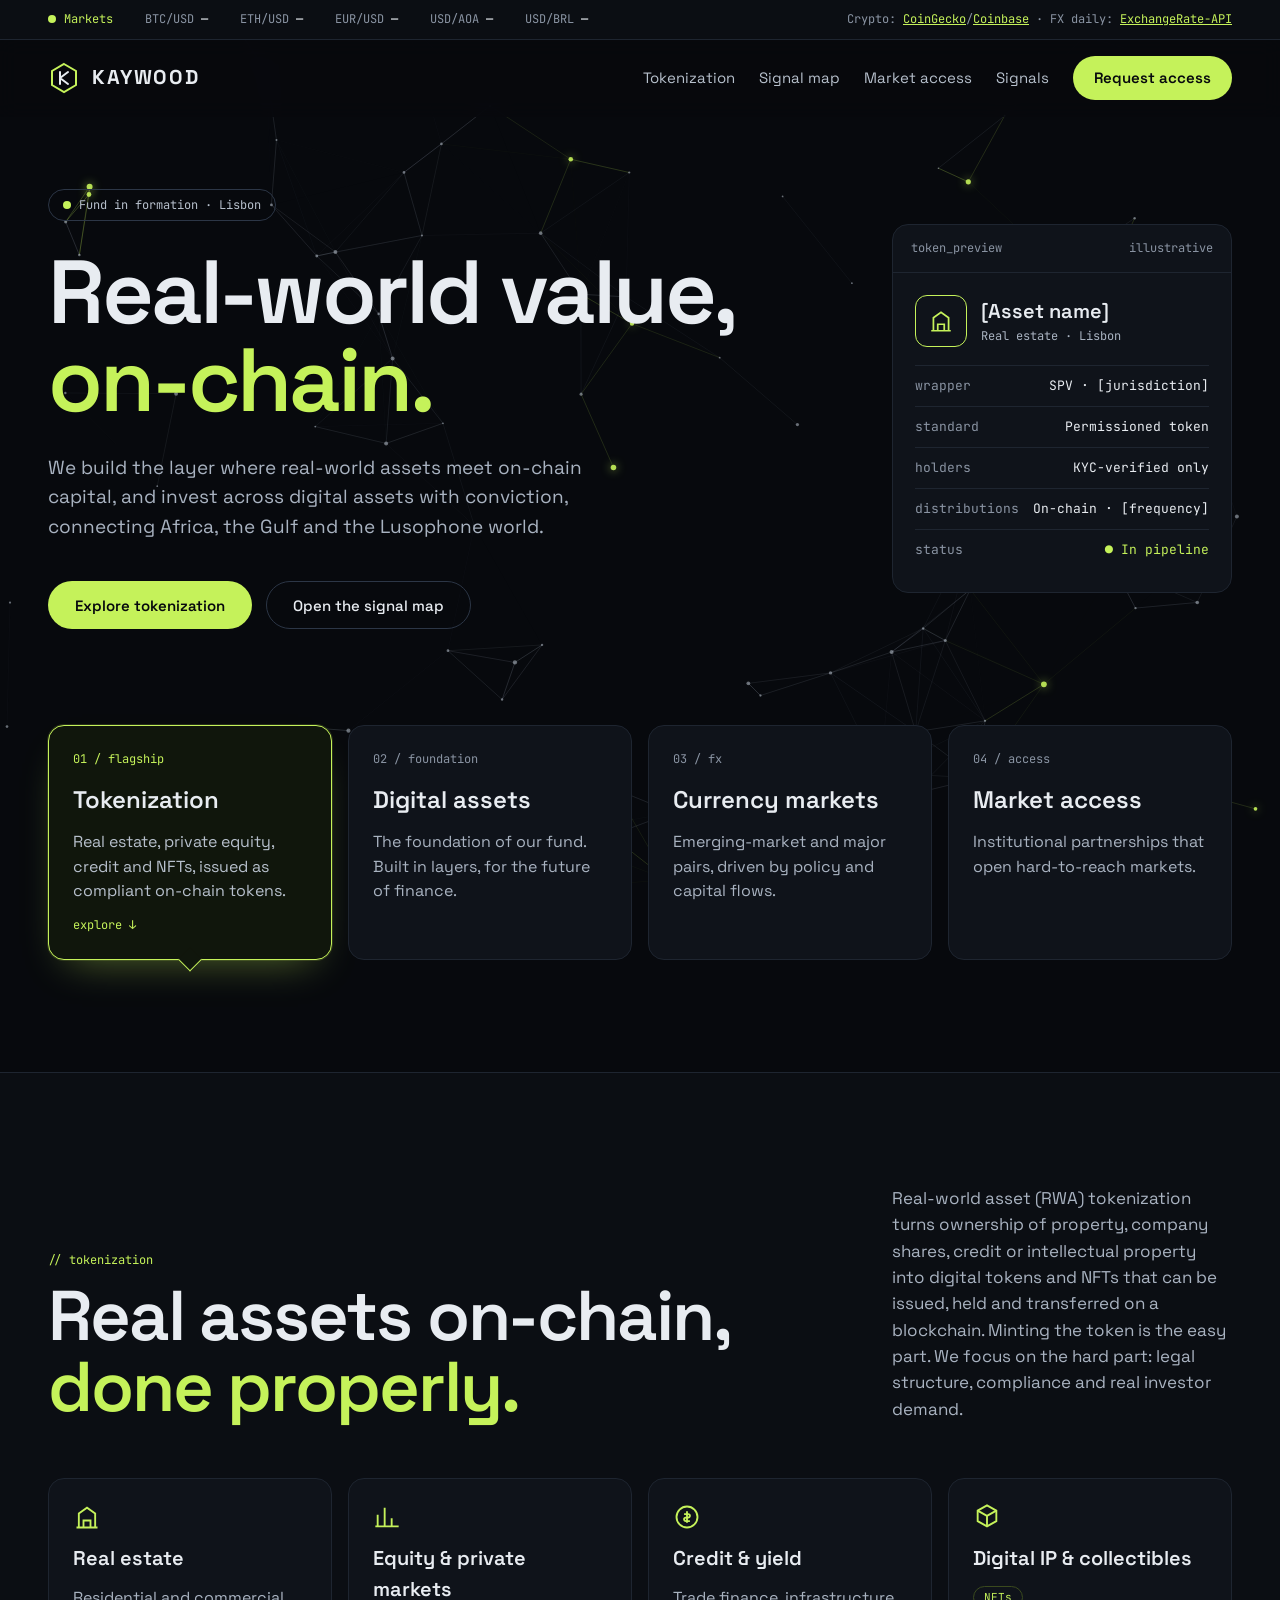
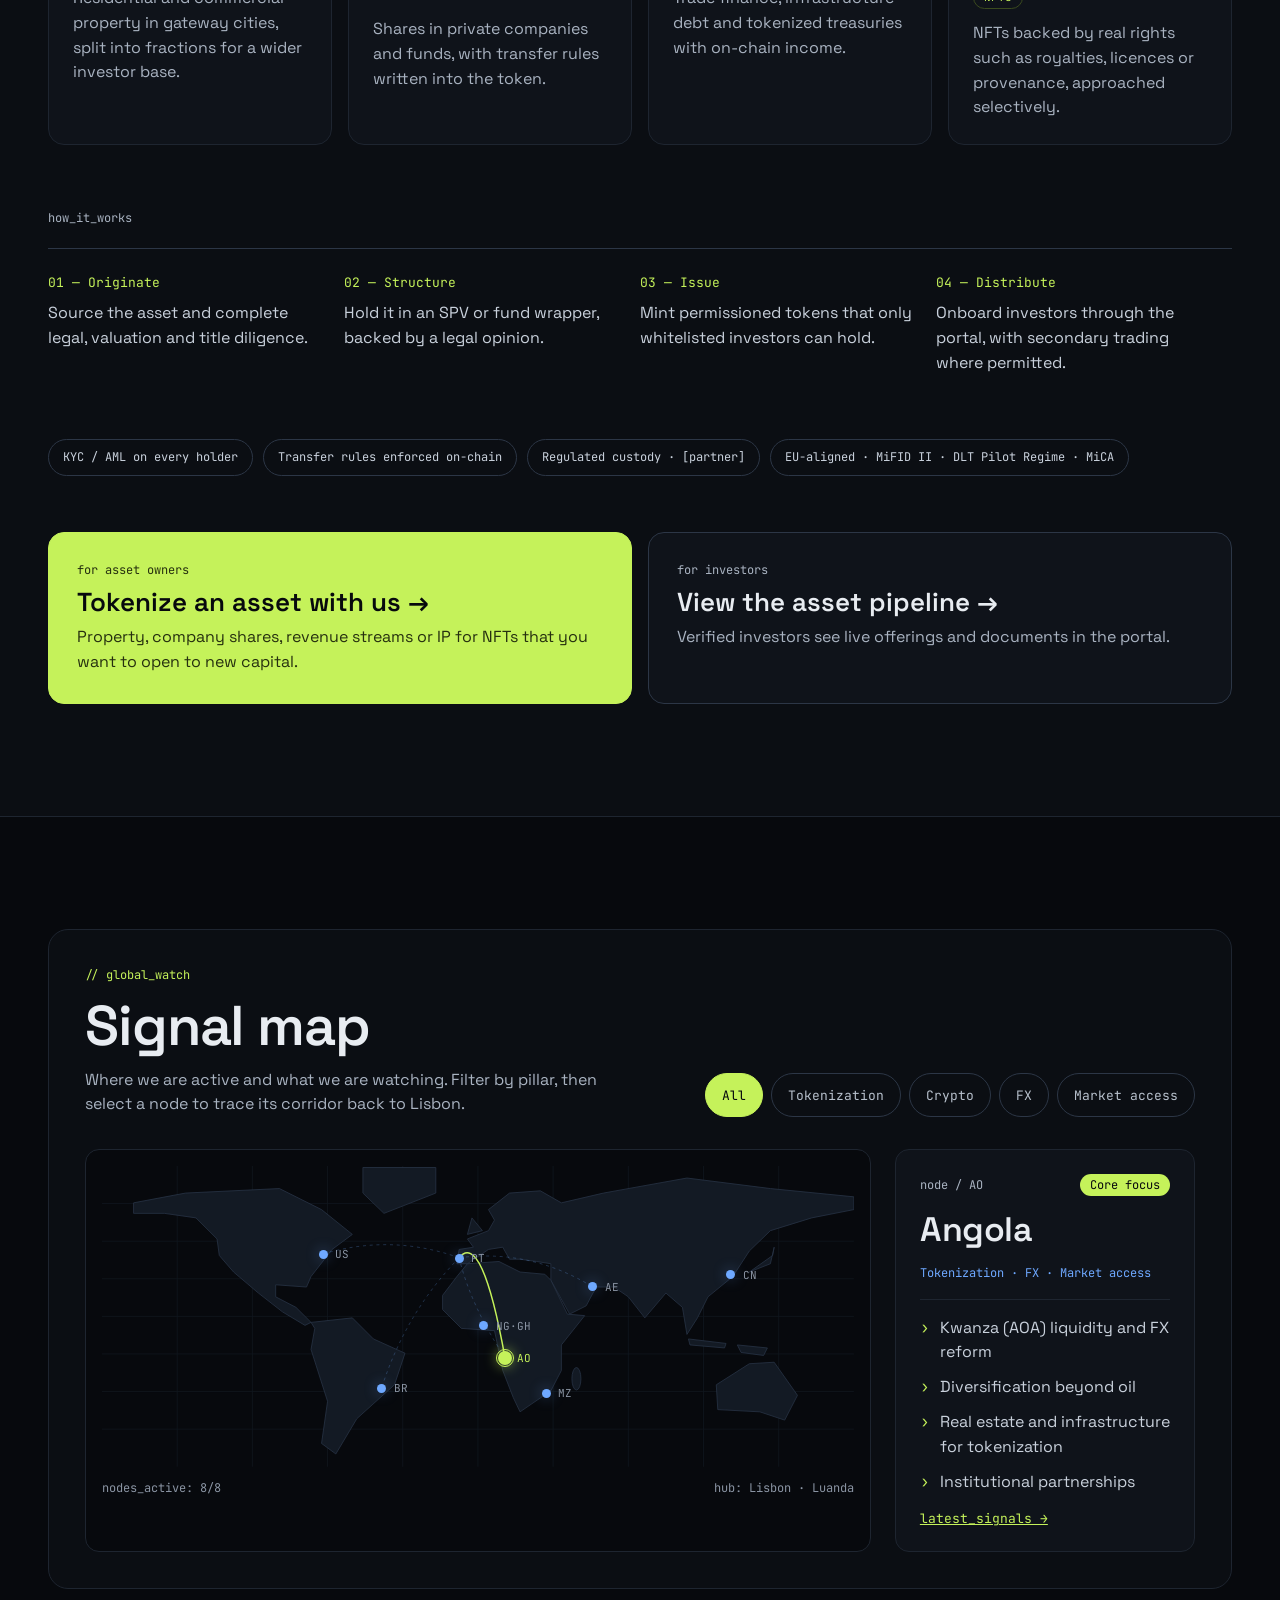
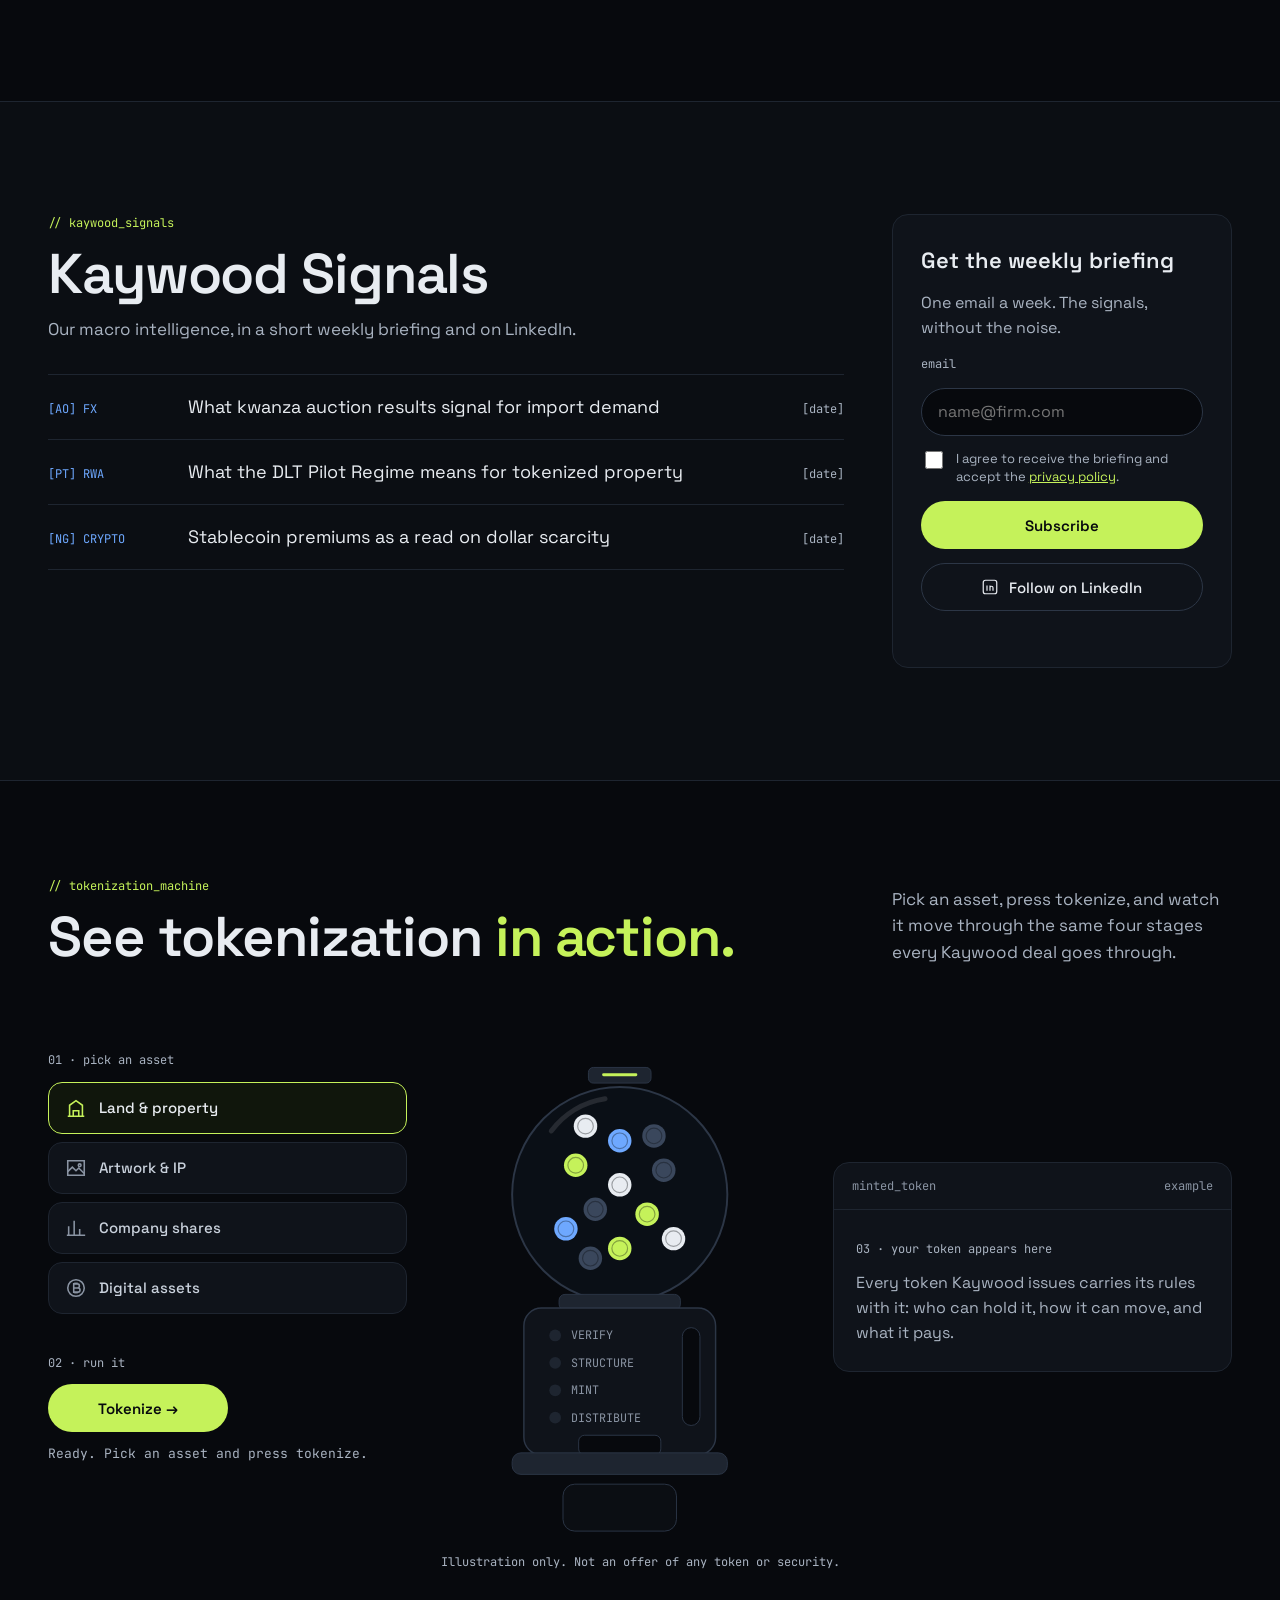
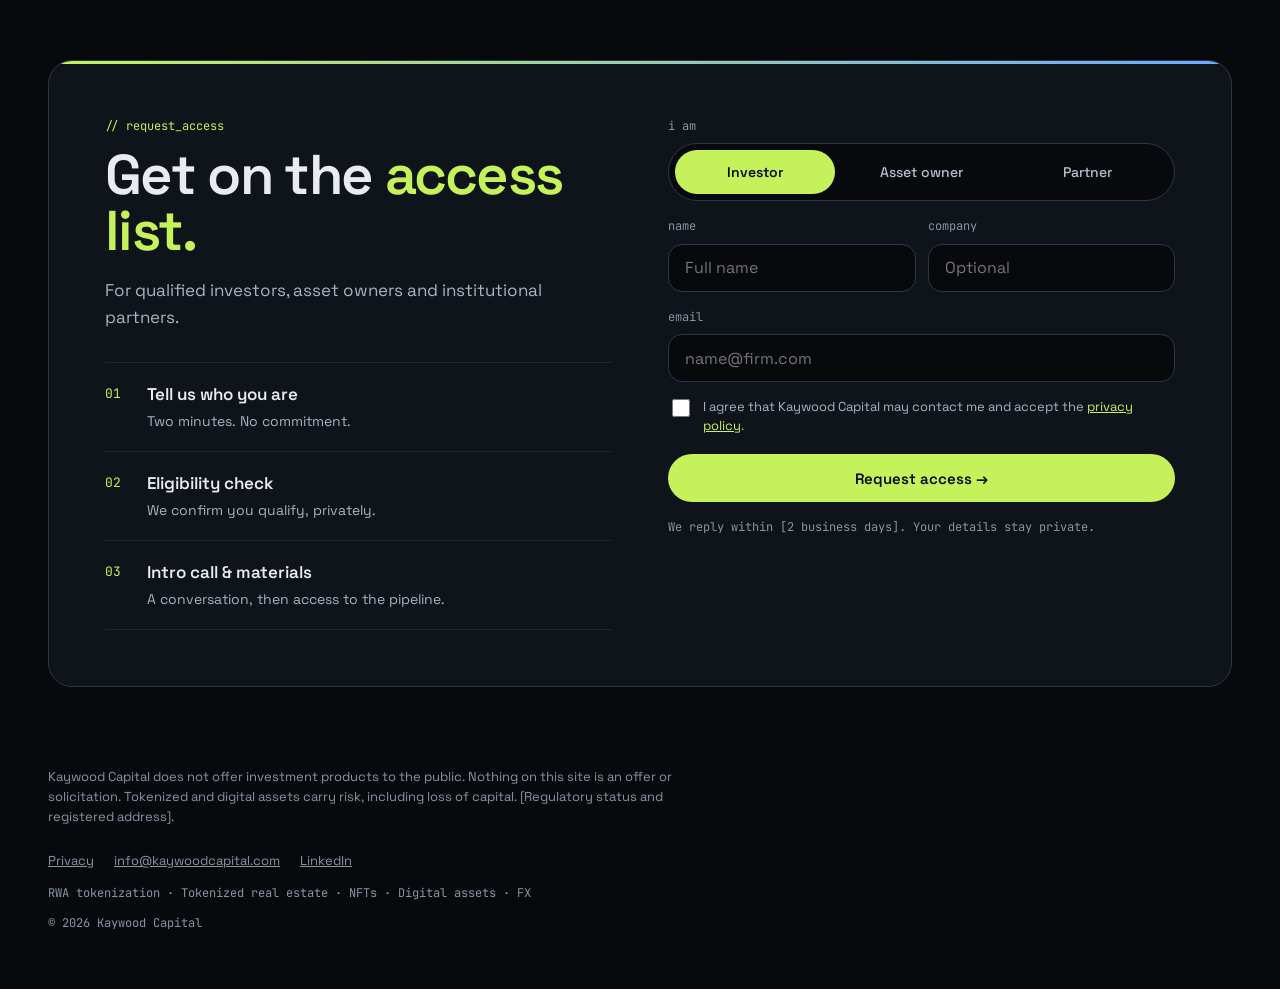
==== commit 3e2f8282: "Rewrite digital assets pillar tile" ====
--- a/index.html
+++ b/index.html
@@ -4,7 +4,7 @@
   <meta charset="utf-8">
   <meta name="viewport" content="width=device-width, initial-scale=1">
   <title>Kaywood Capital — Tokenization, RWA &amp; NFTs</title>
-  <meta name="description" content="Kaywood Capital tokenizes real-world assets, from property to rights-backed NFTs, and invests across digital assets and currency markets, with trusted access to Africa, the Gulf and the Lusophone world.">
+  <meta name="description" content="We build the layer where real-world assets meet on-chain capital, and invest across digital assets with conviction, connecting Africa, the Gulf and the Lusophone world.">
   <link rel="canonical" href="https://kaywoodcapital.com/">
   <meta name="theme-color" content="#07090D">
   <link rel="icon" href="/favicon.svg" type="image/svg+xml">
@@ -76,7 +76,7 @@
       <div class="hero__copy">
         <span class="pill"><span class="dot"></span>Fund in formation · Lisbon</span>
         <h1>Real-world value, <span class="accent">on-chain.</span></h1>
-        <p class="lead">Kaywood tokenizes real-world assets, from property to rights-backed NFTs, and invests across digital assets and currency markets, with trusted access to Africa, the Gulf and the Lusophone world.</p>
+        <p class="lead">We build the layer where real-world assets meet on-chain capital, and invest across digital assets with conviction, connecting Africa, the Gulf and the Lusophone world.</p>
         <div class="actions">
           <a href="#tokenization" class="btn btn--primary">Explore tokenization</a>
           <a href="#signal" class="btn btn--ghost">Open the signal map</a>
@@ -110,9 +110,9 @@
           <span class="pillar__more mono">explore</span>
         </button>
         <button type="button" class="pillar" role="tab" id="tab-digital-assets" aria-controls="digital-assets" aria-selected="false" tabindex="-1">
-          <span class="mono pillar__no">02 / crypto</span>
+          <span class="mono pillar__no">02 / foundation</span>
           <h3>Digital assets</h3>
-          <p>Liquid crypto and stablecoin rails, sized with discipline.</p>
+          <p>The foundation of our fund. Built in layers, for the future of finance.</p>
           <span class="pillar__more mono">explore</span>
         </button>
         <button type="button" class="pillar" role="tab" id="tab-currency-markets" aria-controls="currency-markets" aria-selected="false" tabindex="-1">
@@ -198,40 +198,40 @@
         <div class="split">
           <div class="split__main">
             <p class="kicker">// digital_assets</p>
-            <h2 class="h2--xl">Crypto exposure, <span class="accent">risk managed first.</span></h2>
-          </div>
-          <p class="split__side lead--sm">We hold and trade liquid digital assets and use stablecoin rails to move capital across borders. Every position is sized to a clear risk budget, held with institutional-grade custody and reviewed against the macro signals we track.</p>
+            <h2 class="h2--xl">Digital assets, <span class="accent">built in layers.</span></h2>
+          </div>
+          <p class="split__side lead--sm">We allocate by layer, not by impulse. Each layer has a role, a target and rules for how capital enters, so the portfolio follows the thesis and is reviewed against the macro signals we track.</p>
         </div>
 
         <div class="grid grid--4 mt-56">
           <div class="card asset">
             <svg width="28" height="28" viewBox="0 0 24 24" fill="none" stroke="#C5F25A" stroke-width="1.6" aria-hidden="true"><circle cx="12" cy="12" r="9"/><path d="M9 8h4.5a2.5 2.5 0 0 1 0 5H9m0-5v8m0-3h5a2.5 2.5 0 0 1 0 5H9M11 6v2m0 8v2"/></svg>
-            <h3>Core holdings</h3>
-            <p>Bitcoin and Ether as the liquid base of the portfolio, held for the long term.</p>
+            <h3>Core Reserve</h3>
+            <p>Our core layers are our largest allocation. Built patiently, held for the long term.</p>
           </div>
           <div class="card asset">
             <svg width="28" height="28" viewBox="0 0 24 24" fill="none" stroke="#C5F25A" stroke-width="1.6" aria-hidden="true"><path d="M4 8h13l-3-3M20 16H7l3 3"/></svg>
-            <h3>Stablecoins &amp; rails</h3>
-            <p>Dollar stablecoins for settlement, liquidity and fast cross-border transfers, especially in emerging markets.</p>
+            <h3>Settlement Rails</h3>
+            <p>Dollar-stablecoin infrastructure for settlement, liquidity and fast cross-border movement, with a focus on emerging markets.</p>
           </div>
           <div class="card asset">
             <svg width="28" height="28" viewBox="0 0 24 24" fill="none" stroke="#C5F25A" stroke-width="1.6" aria-hidden="true"><path d="M3 17l6-6 4 4 8-8M15 7h6v6"/></svg>
-            <h3>On-chain yield</h3>
-            <p>Staking and lending only where the risk is understood and counterparties are vetted.</p>
+            <h3>Yield</h3>
+            <p>Income, earned on-chain. We use staking and lending through established protocols to turn conviction into a steady income stream.</p>
           </div>
           <div class="card asset">
             <svg width="28" height="28" viewBox="0 0 24 24" fill="none" stroke="#C5F25A" stroke-width="1.6" aria-hidden="true"><circle cx="12" cy="12" r="9"/><circle cx="12" cy="12" r="5"/><circle cx="12" cy="12" r="1"/></svg>
-            <h3>Thematic positions</h3>
-            <p>Tokenized real-world assets, infrastructure and protocols that fit our thesis.</p>
+            <h3>Thematic</h3>
+            <p>Own the layer. A small, capped allocation to the infrastructure and protocols we believe will run the future of finance.</p>
           </div>
         </div>
 
         <p class="mono muted mt-64 mb-20">how_it_works</p>
         <ol class="steps">
-          <li><span class="mono accent">01 — Thesis</span><span>Macro and on-chain signals set the view before any capital moves.</span></li>
-          <li><span class="mono accent">02 — Size</span><span>Each position is sized to a defined risk budget.</span></li>
-          <li><span class="mono accent">03 — Custody</span><span>Assets held with qualified custodians, cold storage first.</span></li>
-          <li><span class="mono accent">04 — Review</span><span>Continuous monitoring with exit rules set in advance.</span></li>
+          <li><span class="mono accent">01 — Thesis</span><span>A written fund thesis sets the layers and their target weights before any capital moves.</span></li>
+          <li><span class="mono accent">02 — Size</span><span>Positions follow the target allocation and are built through a fixed-schedule DCA policy.</span></li>
+          <li><span class="mono accent">03 — Custody</span><span>Every purchase cycle ends in cold storage, under written custody rules.</span></li>
+          <li><span class="mono accent">04 — Review</span><span>The allocation is reviewed against its targets on a set cadence, with rebalancing rules defined in advance.</span></li>
         </ol>
 
         <ul class="chips-static">
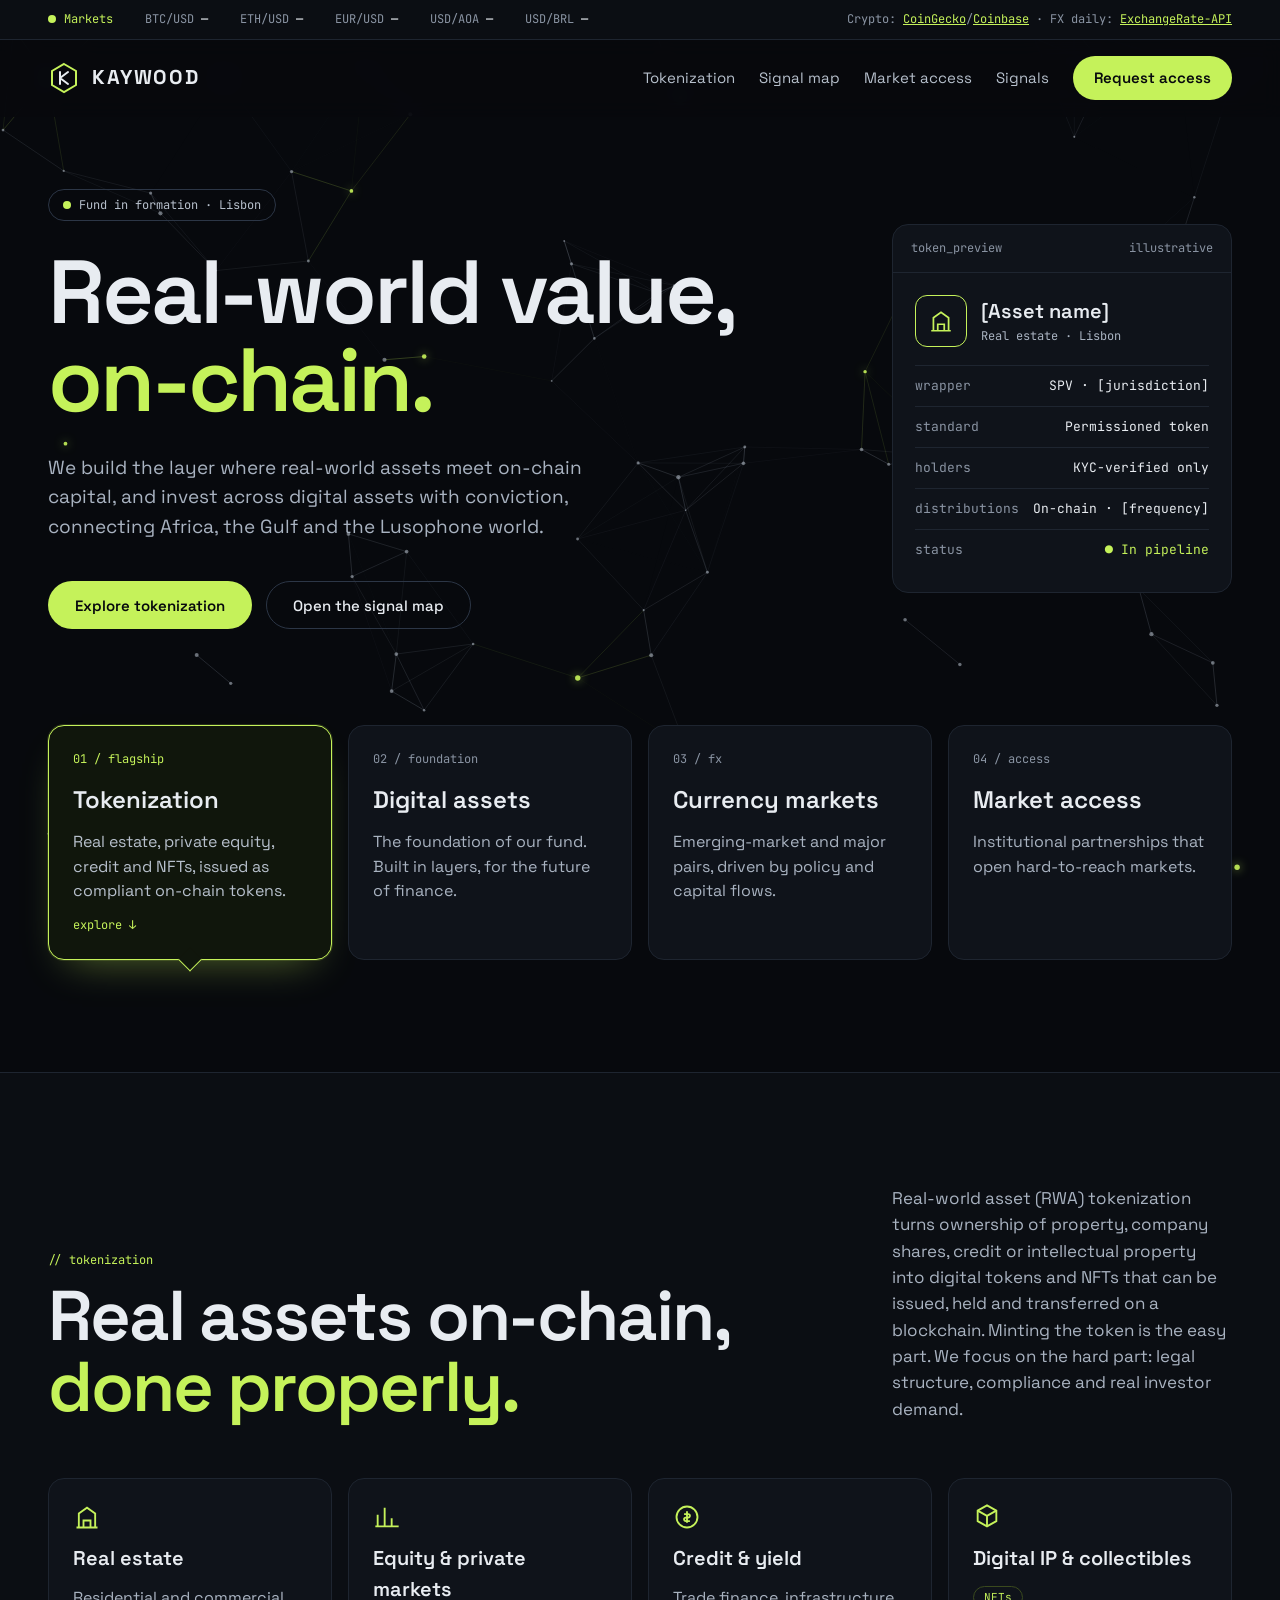
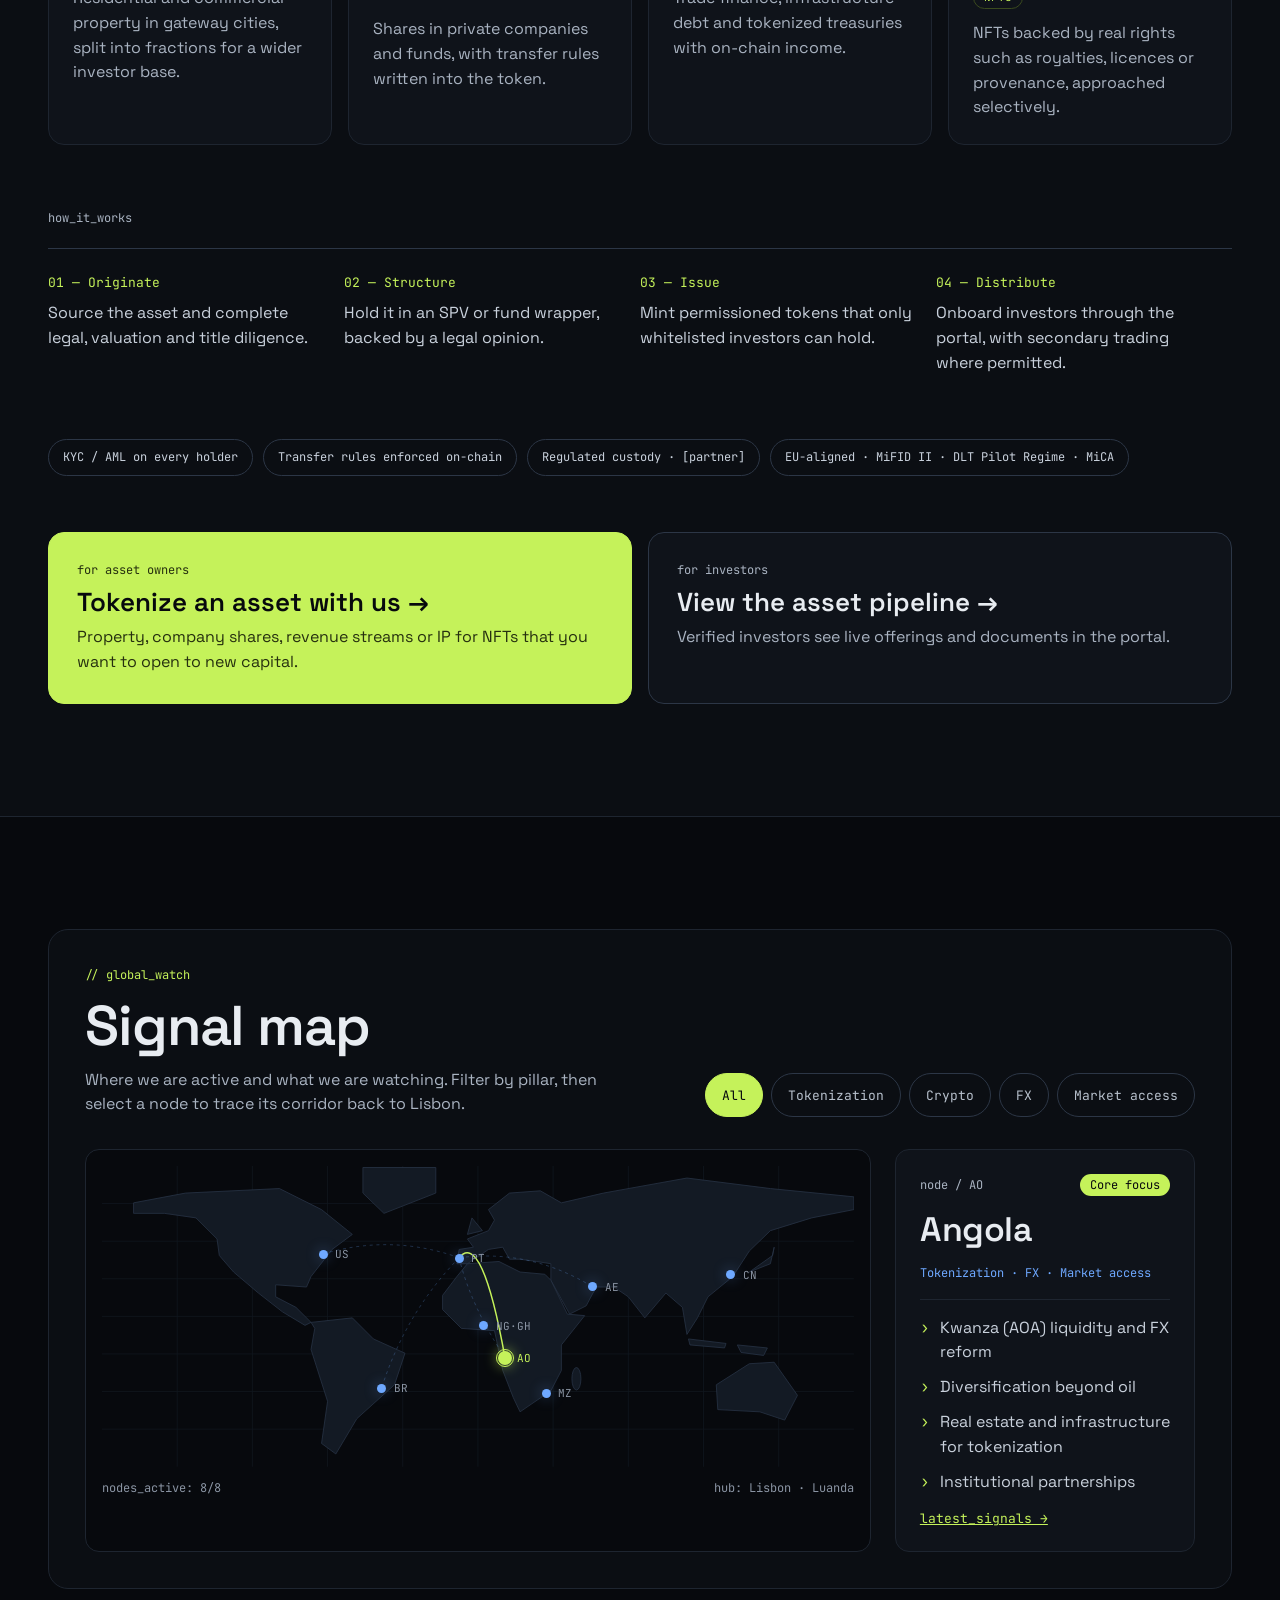
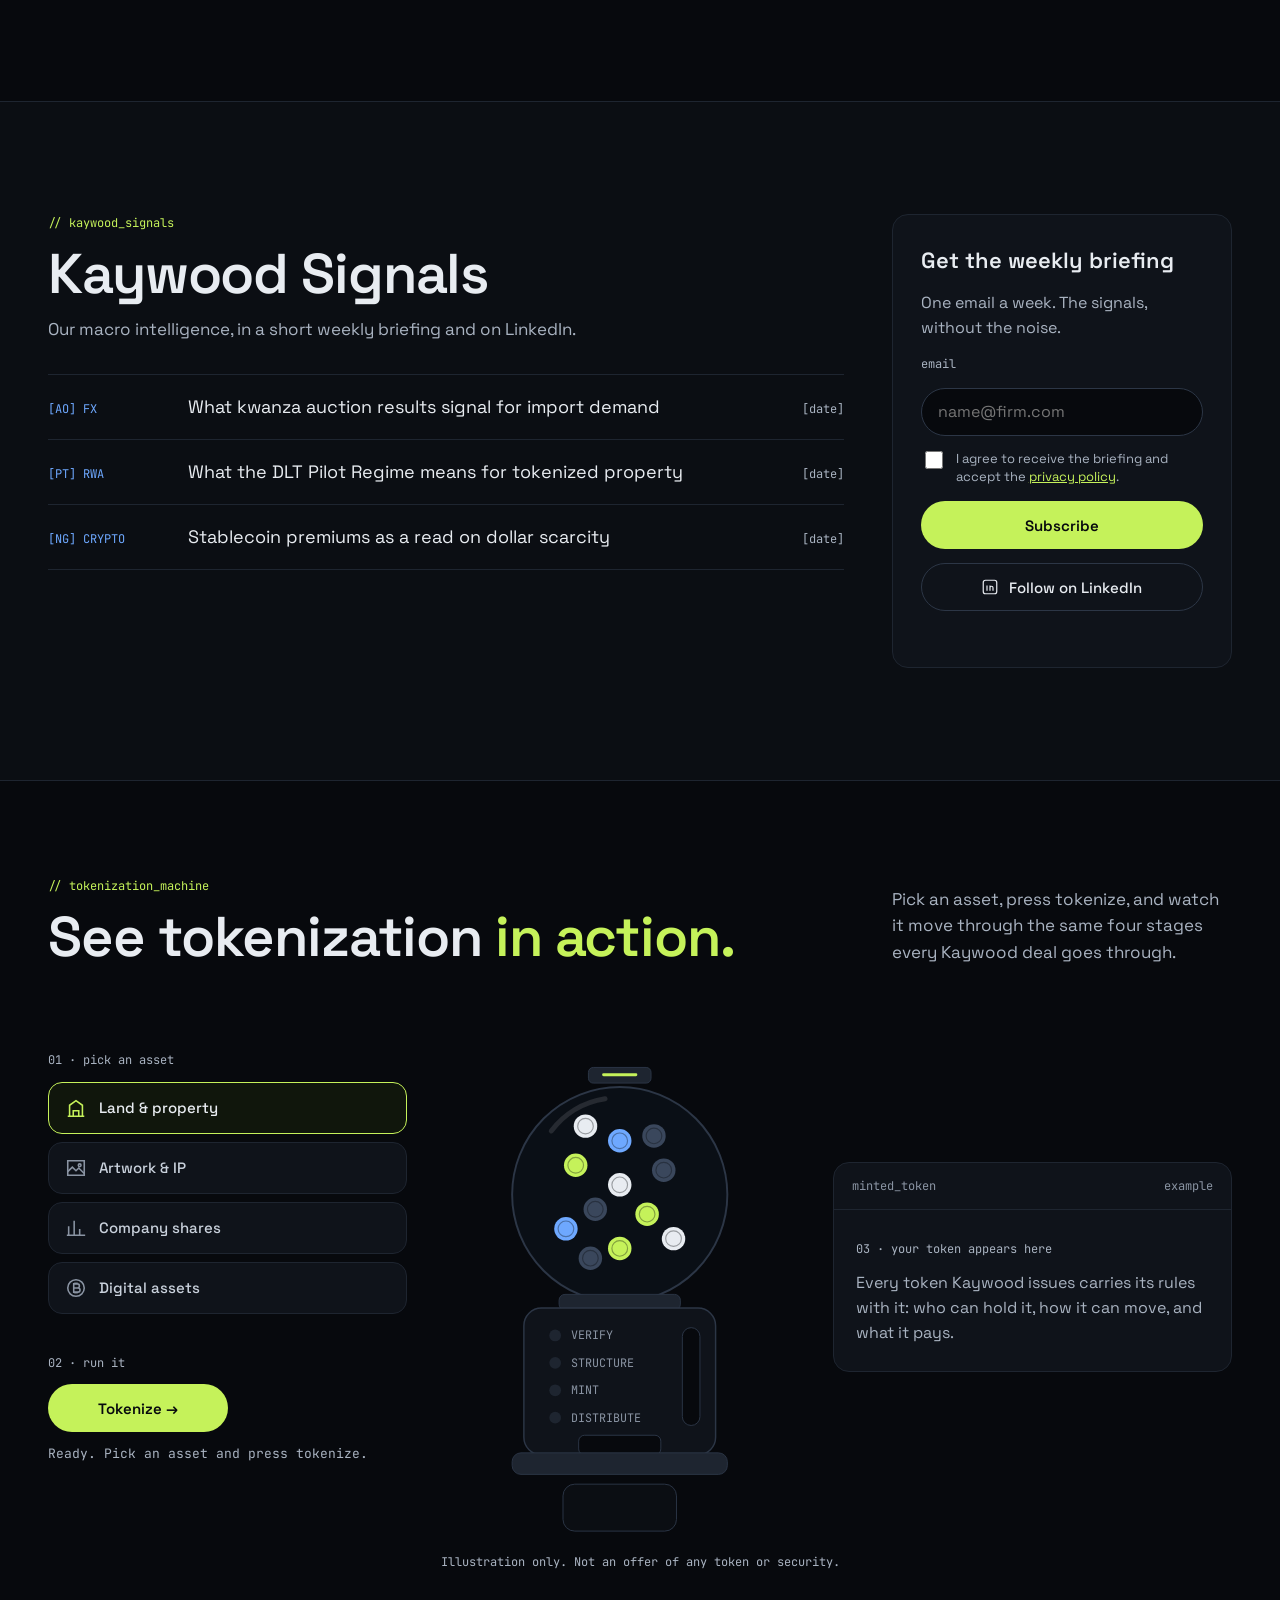
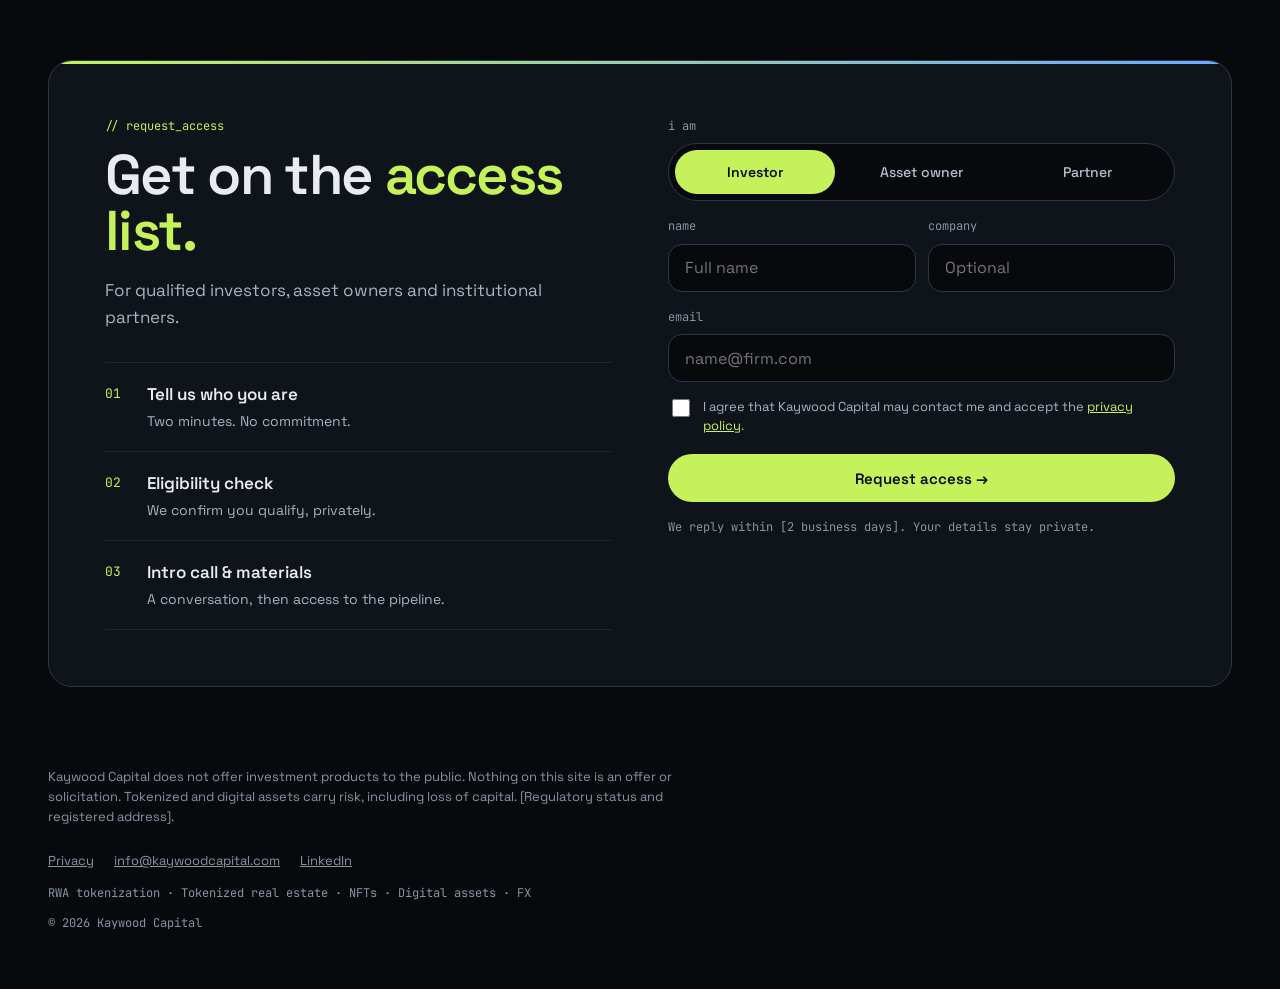
==== commit 9a218062: "Rewrite digital assets chips" ====
--- a/index.html
+++ b/index.html
@@ -235,10 +235,10 @@
         </ol>
 
         <ul class="chips-static">
-          <li>Qualified custody · [partner]</li>
           <li>Cold storage by default</li>
-          <li>Defined drawdown limits</li>
-          <li>EU-aligned · MiCA</li>
+          <li>Written custody rules</li>
+          <li>Target weights per layer</li>
+          <li>Fixed-schedule DCA</li>
         </ul>
 
         <div class="grid grid--2 mt-56">
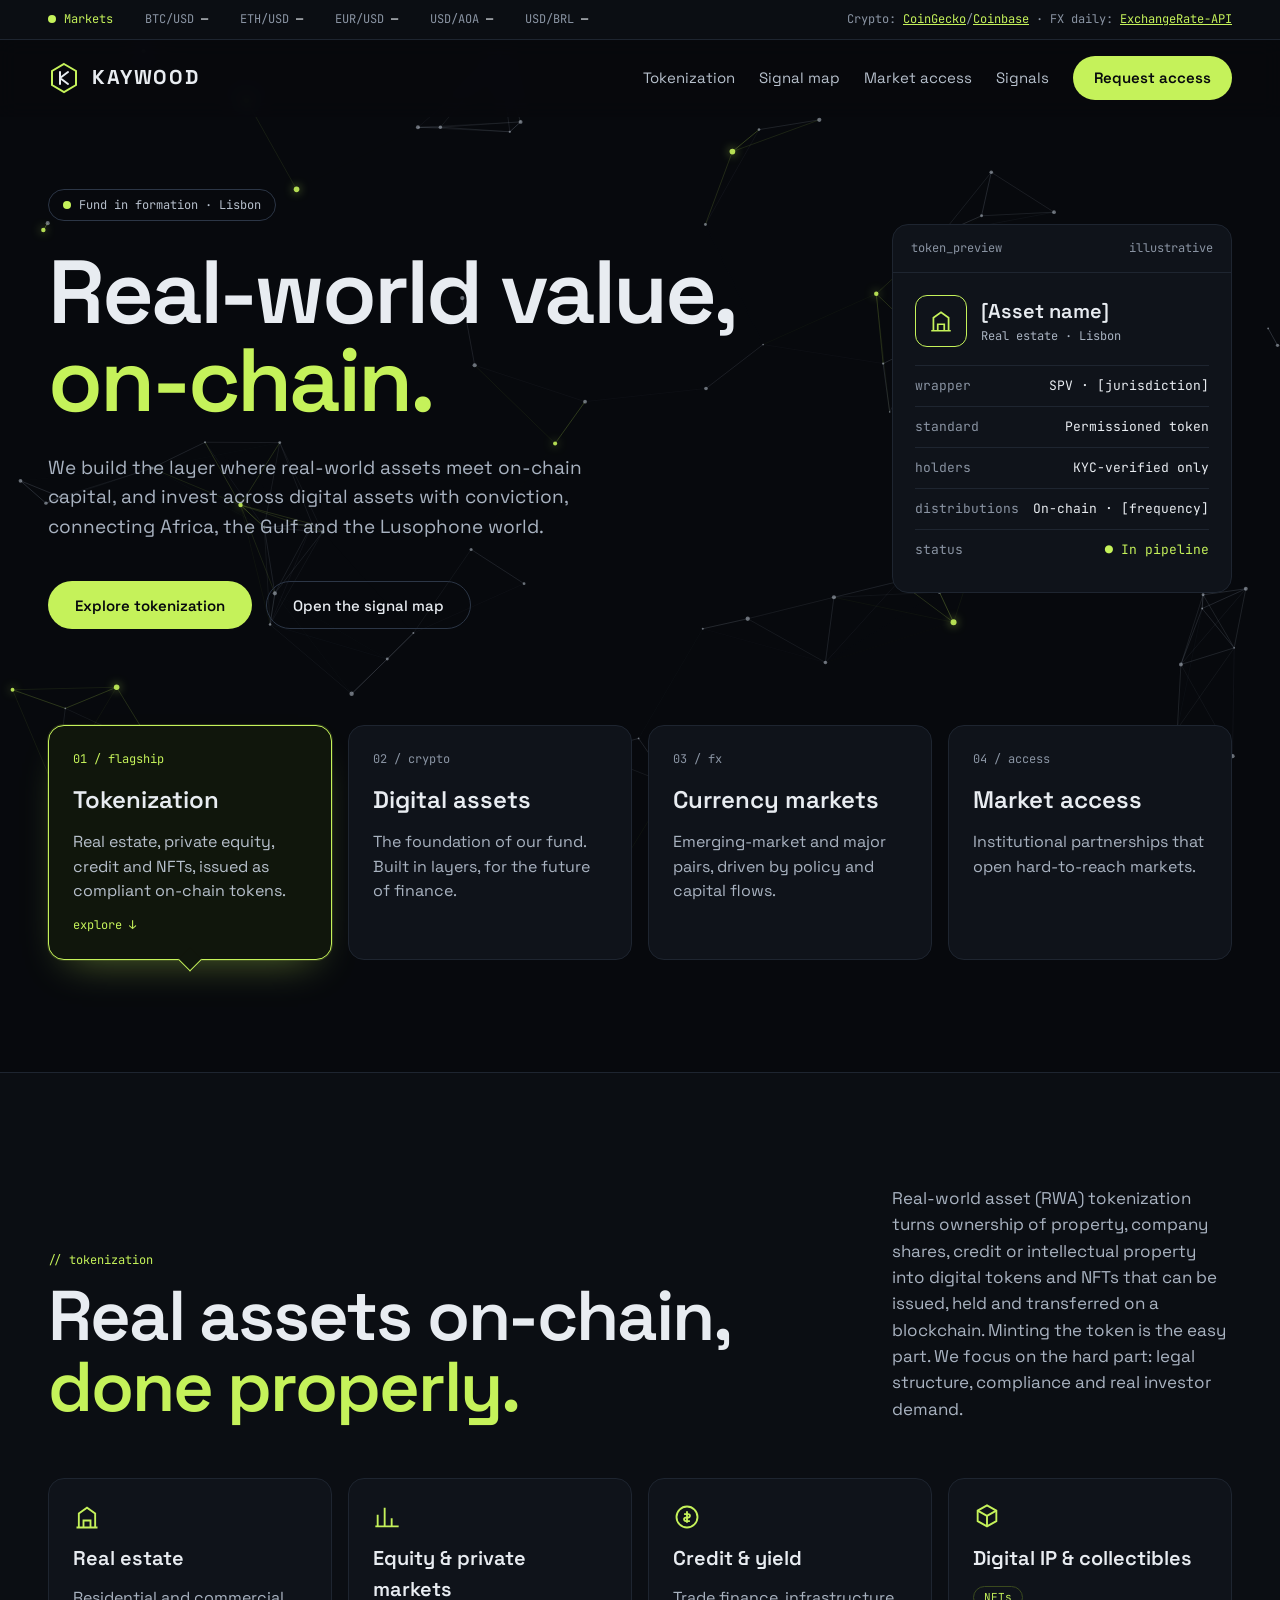
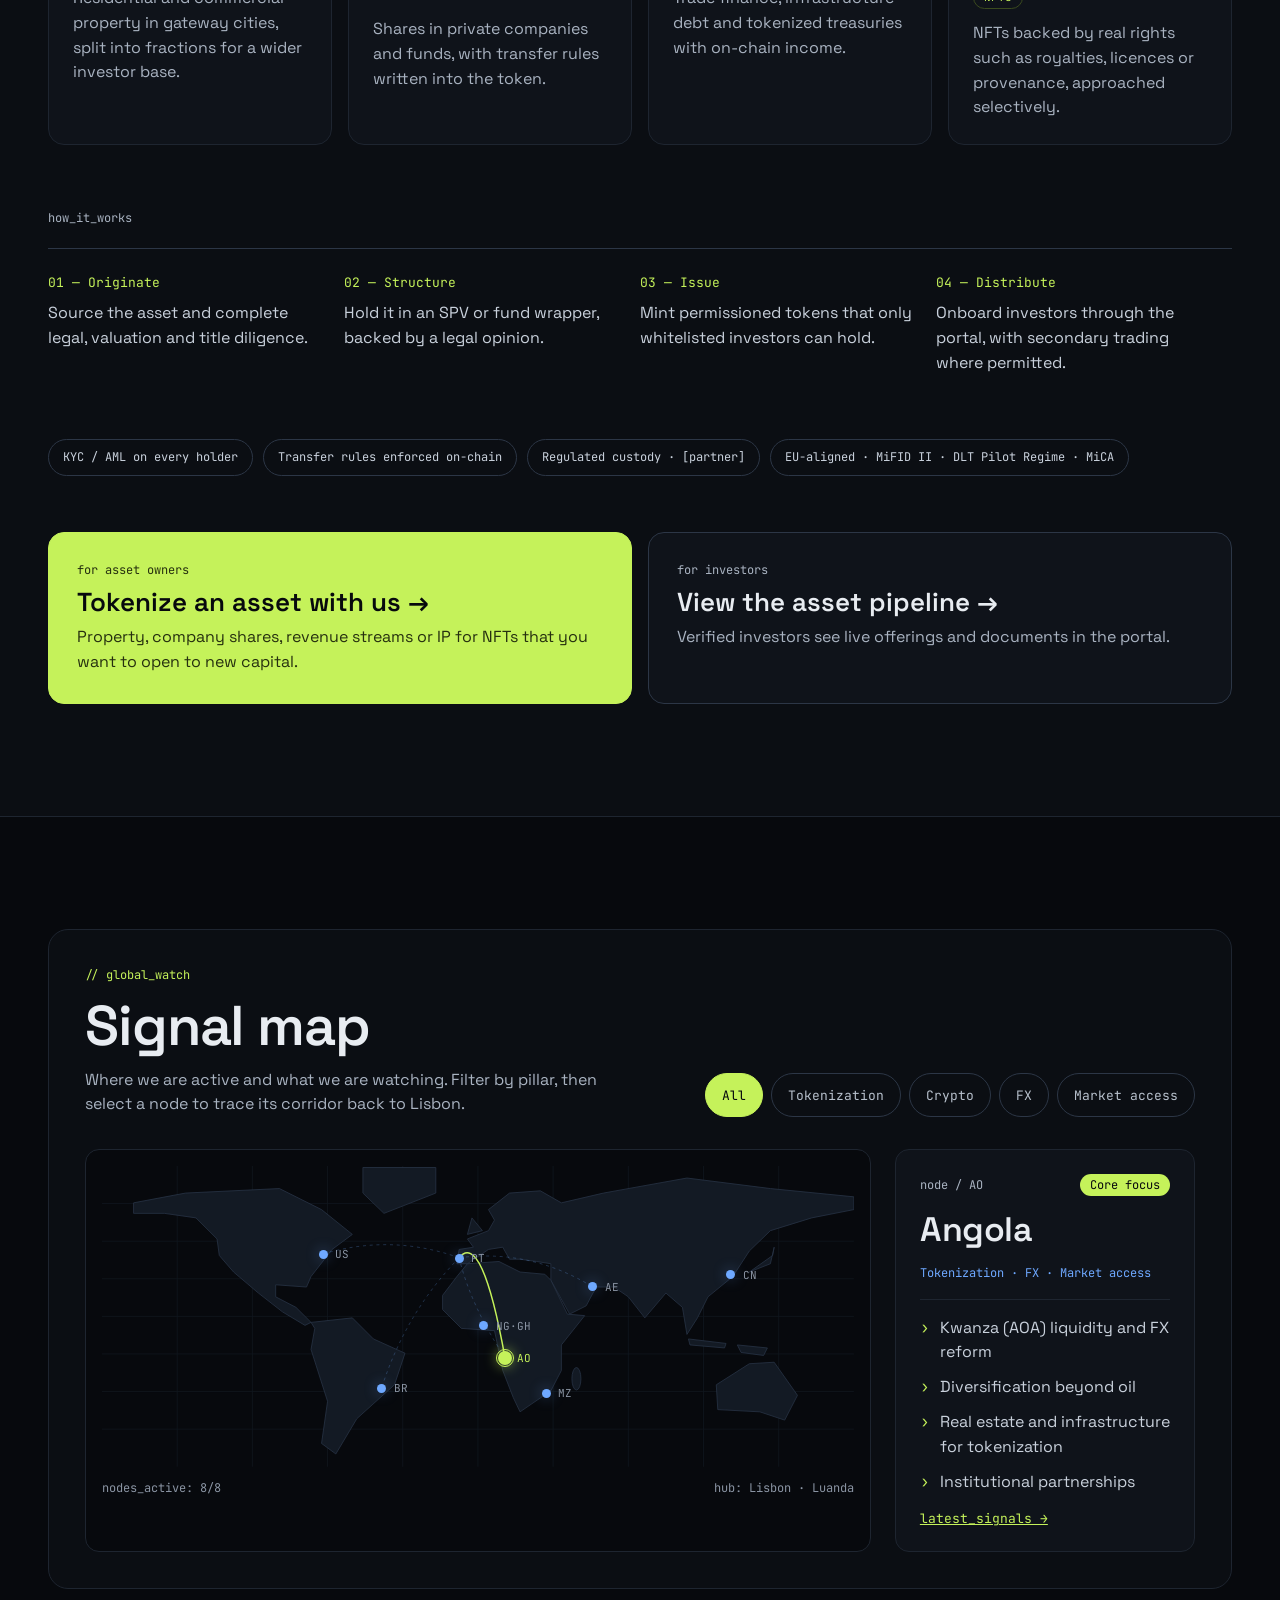
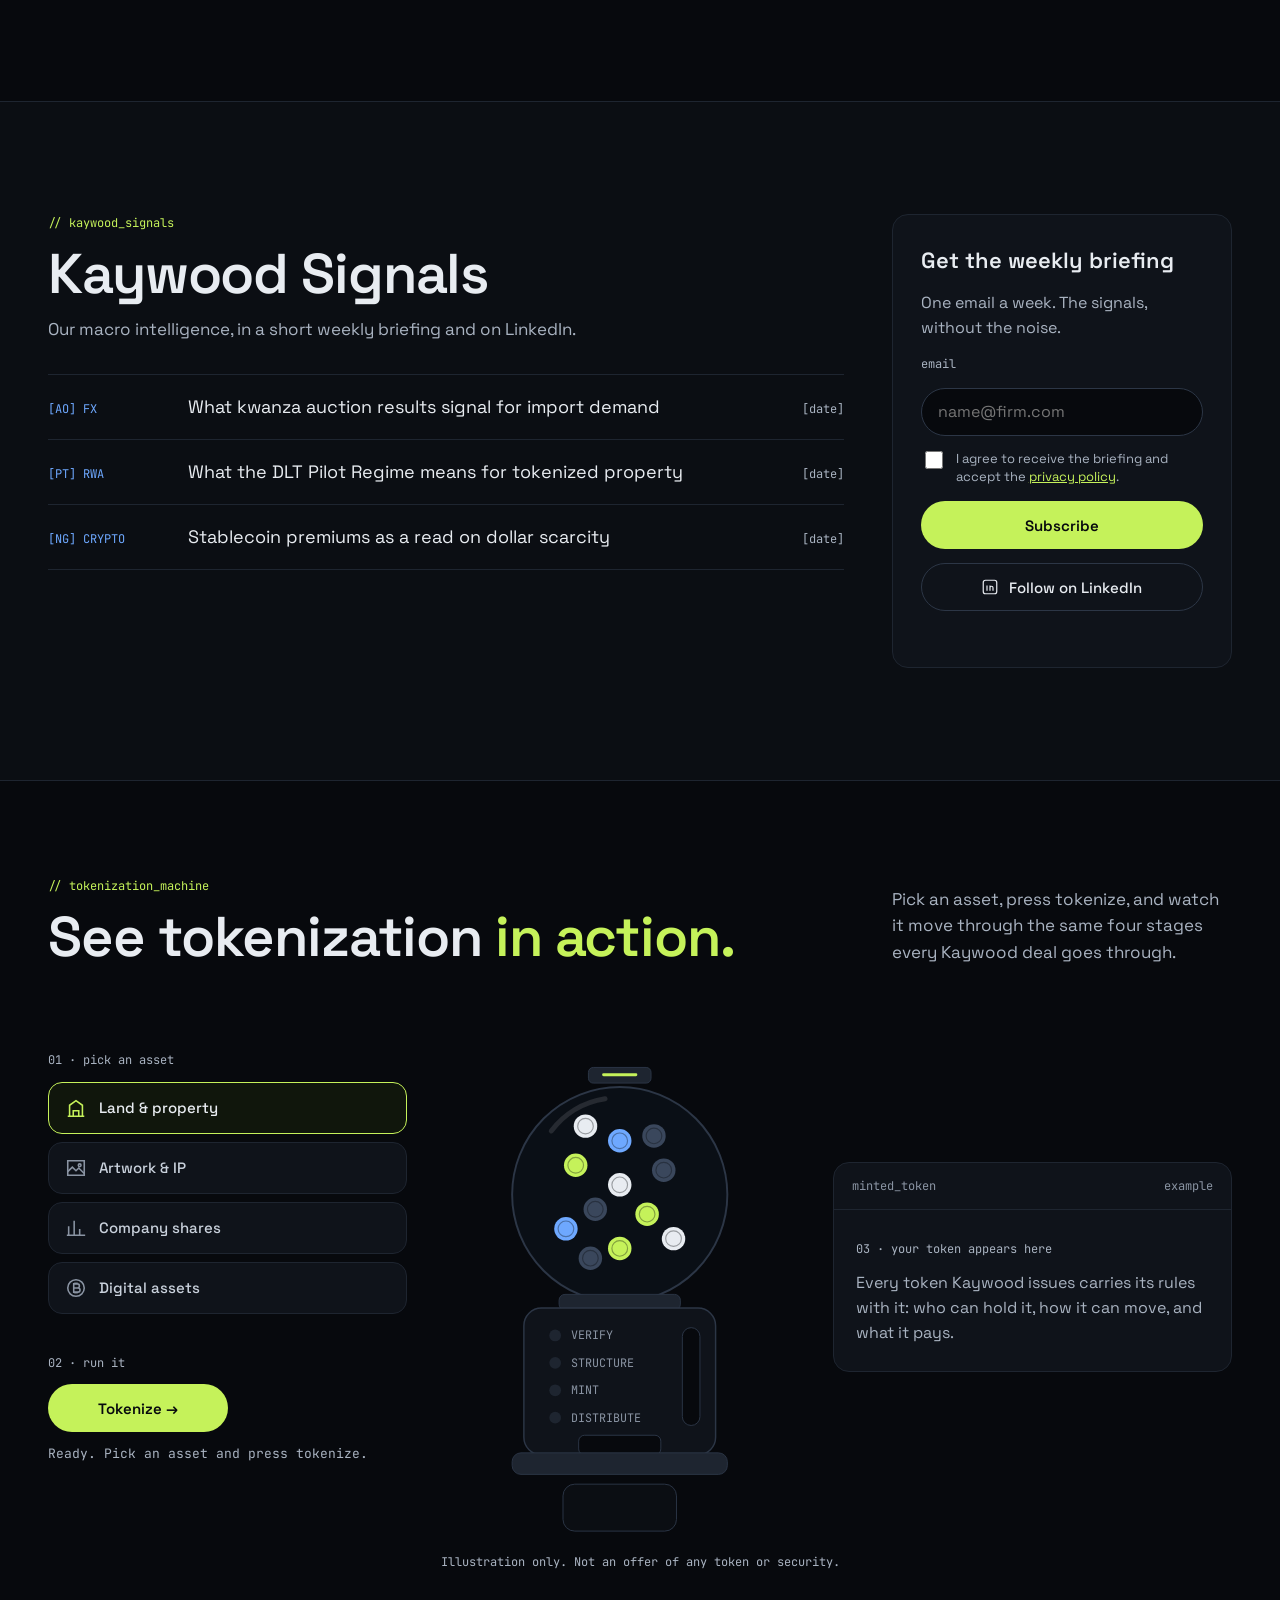
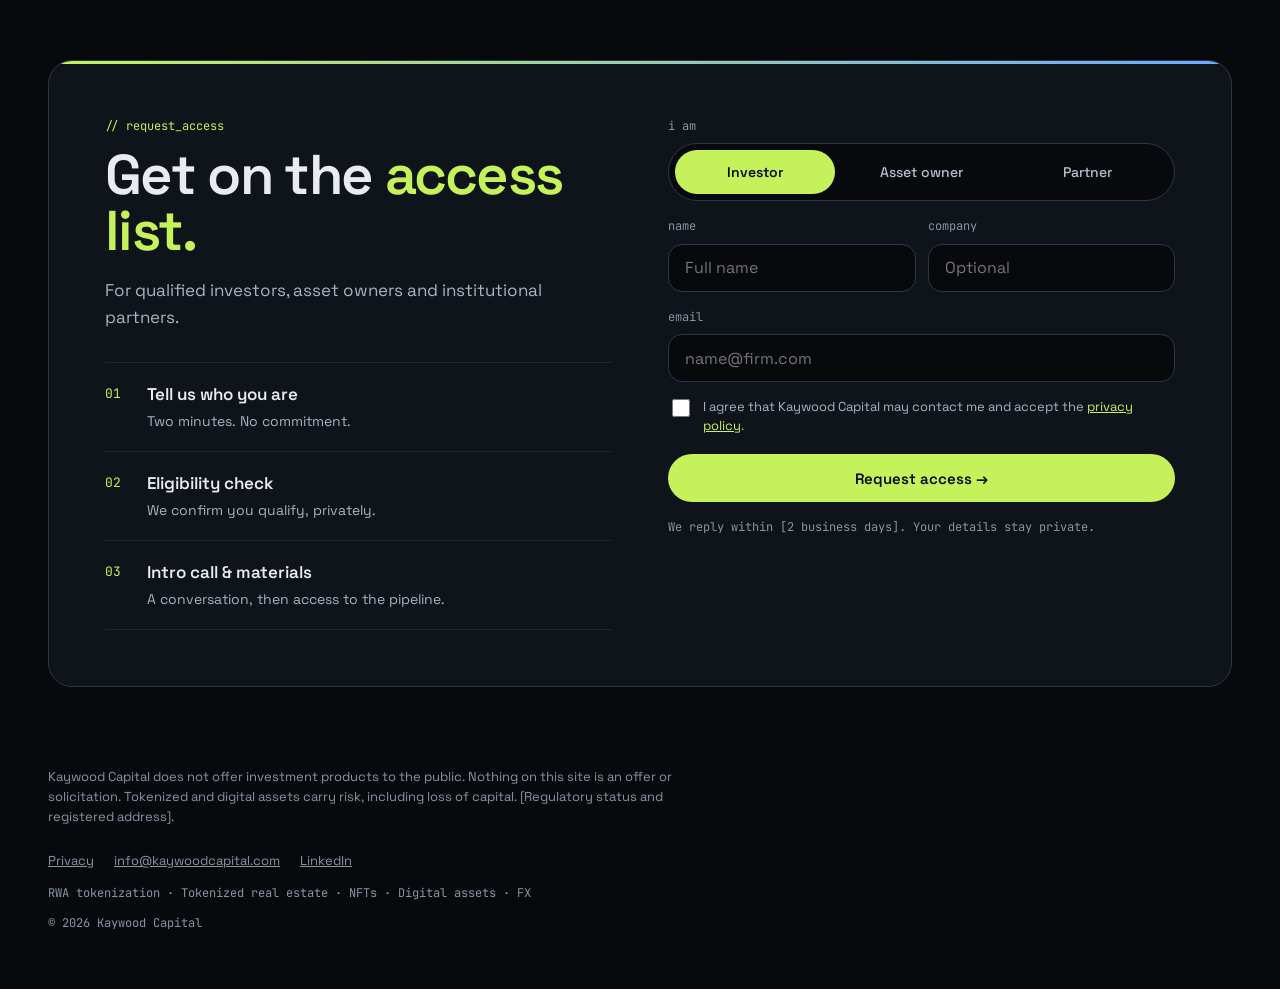
==== commit f642f82a: "Relabel digital assets pillar back to crypto" ====
--- a/index.html
+++ b/index.html
@@ -110,7 +110,7 @@
           <span class="pillar__more mono">explore</span>
         </button>
         <button type="button" class="pillar" role="tab" id="tab-digital-assets" aria-controls="digital-assets" aria-selected="false" tabindex="-1">
-          <span class="mono pillar__no">02 / foundation</span>
+          <span class="mono pillar__no">02 / crypto</span>
           <h3>Digital assets</h3>
           <p>The foundation of our fund. Built in layers, for the future of finance.</p>
           <span class="pillar__more mono">explore</span>
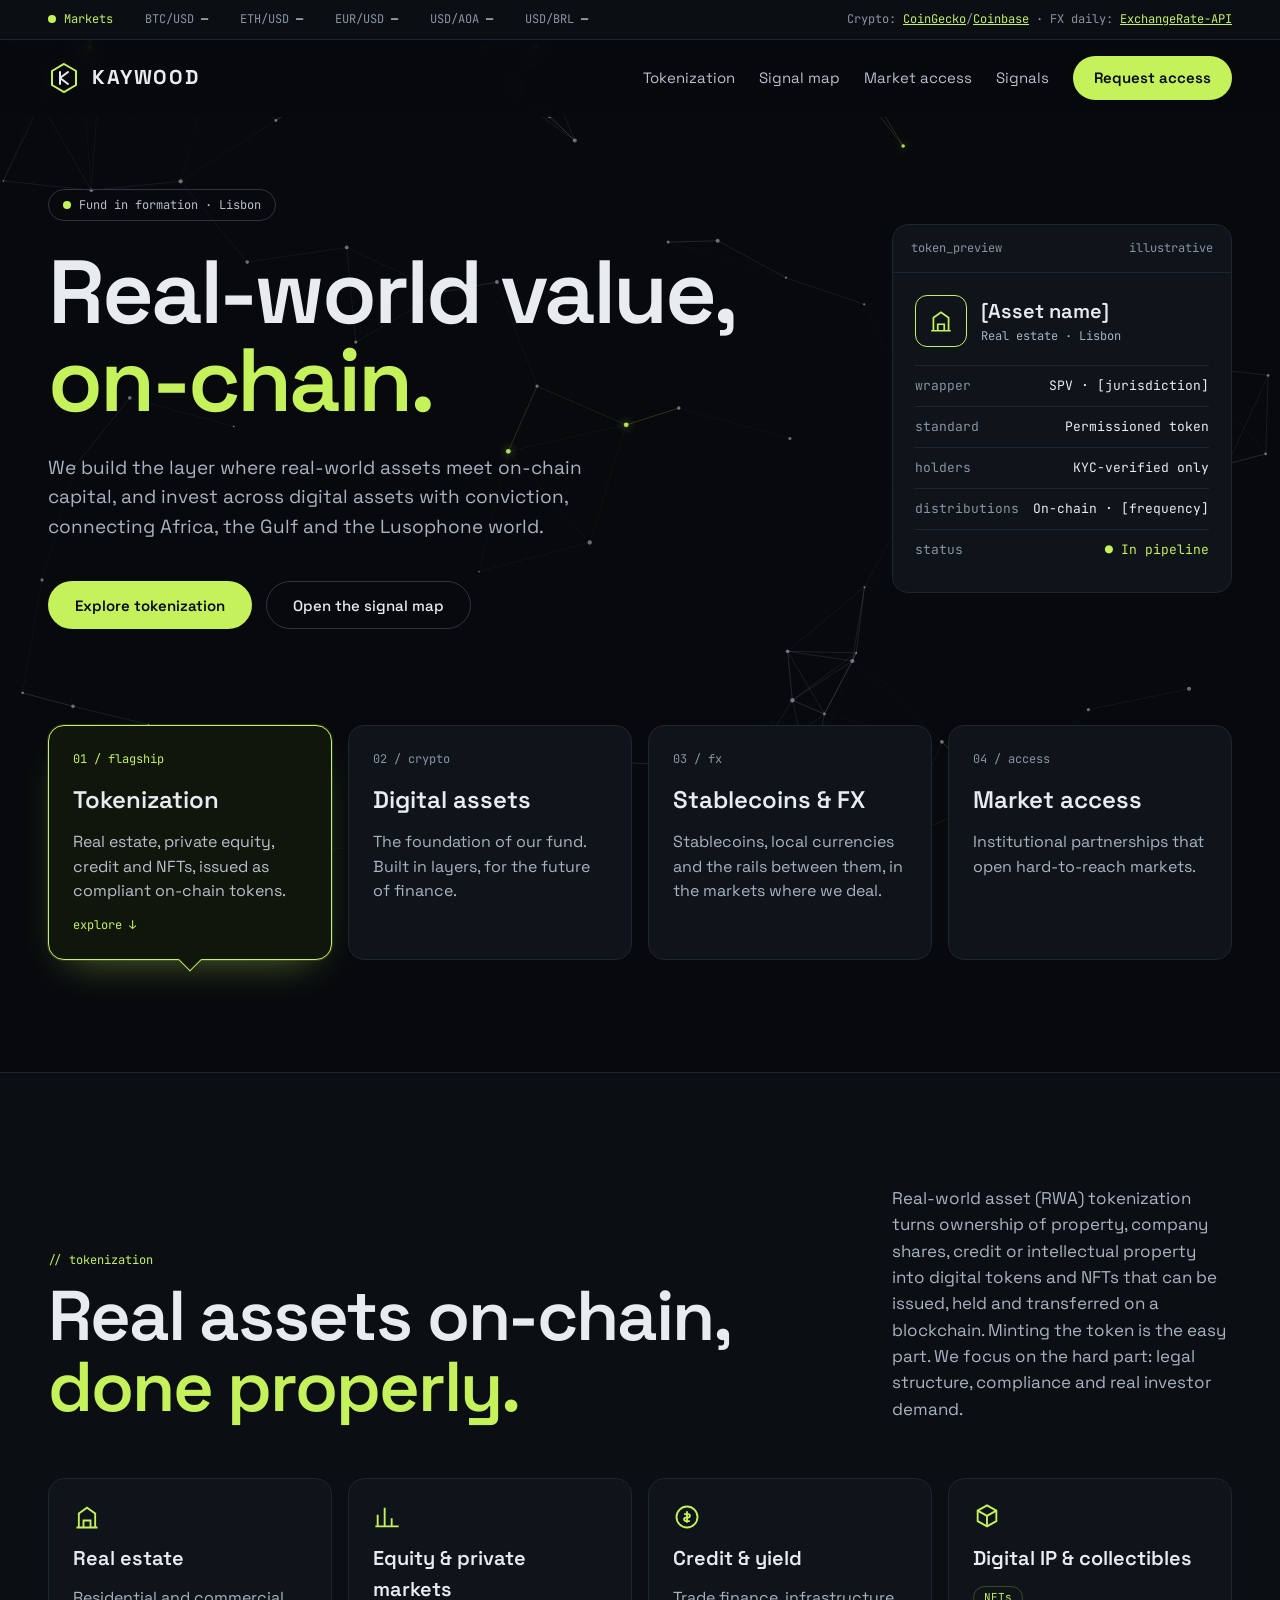
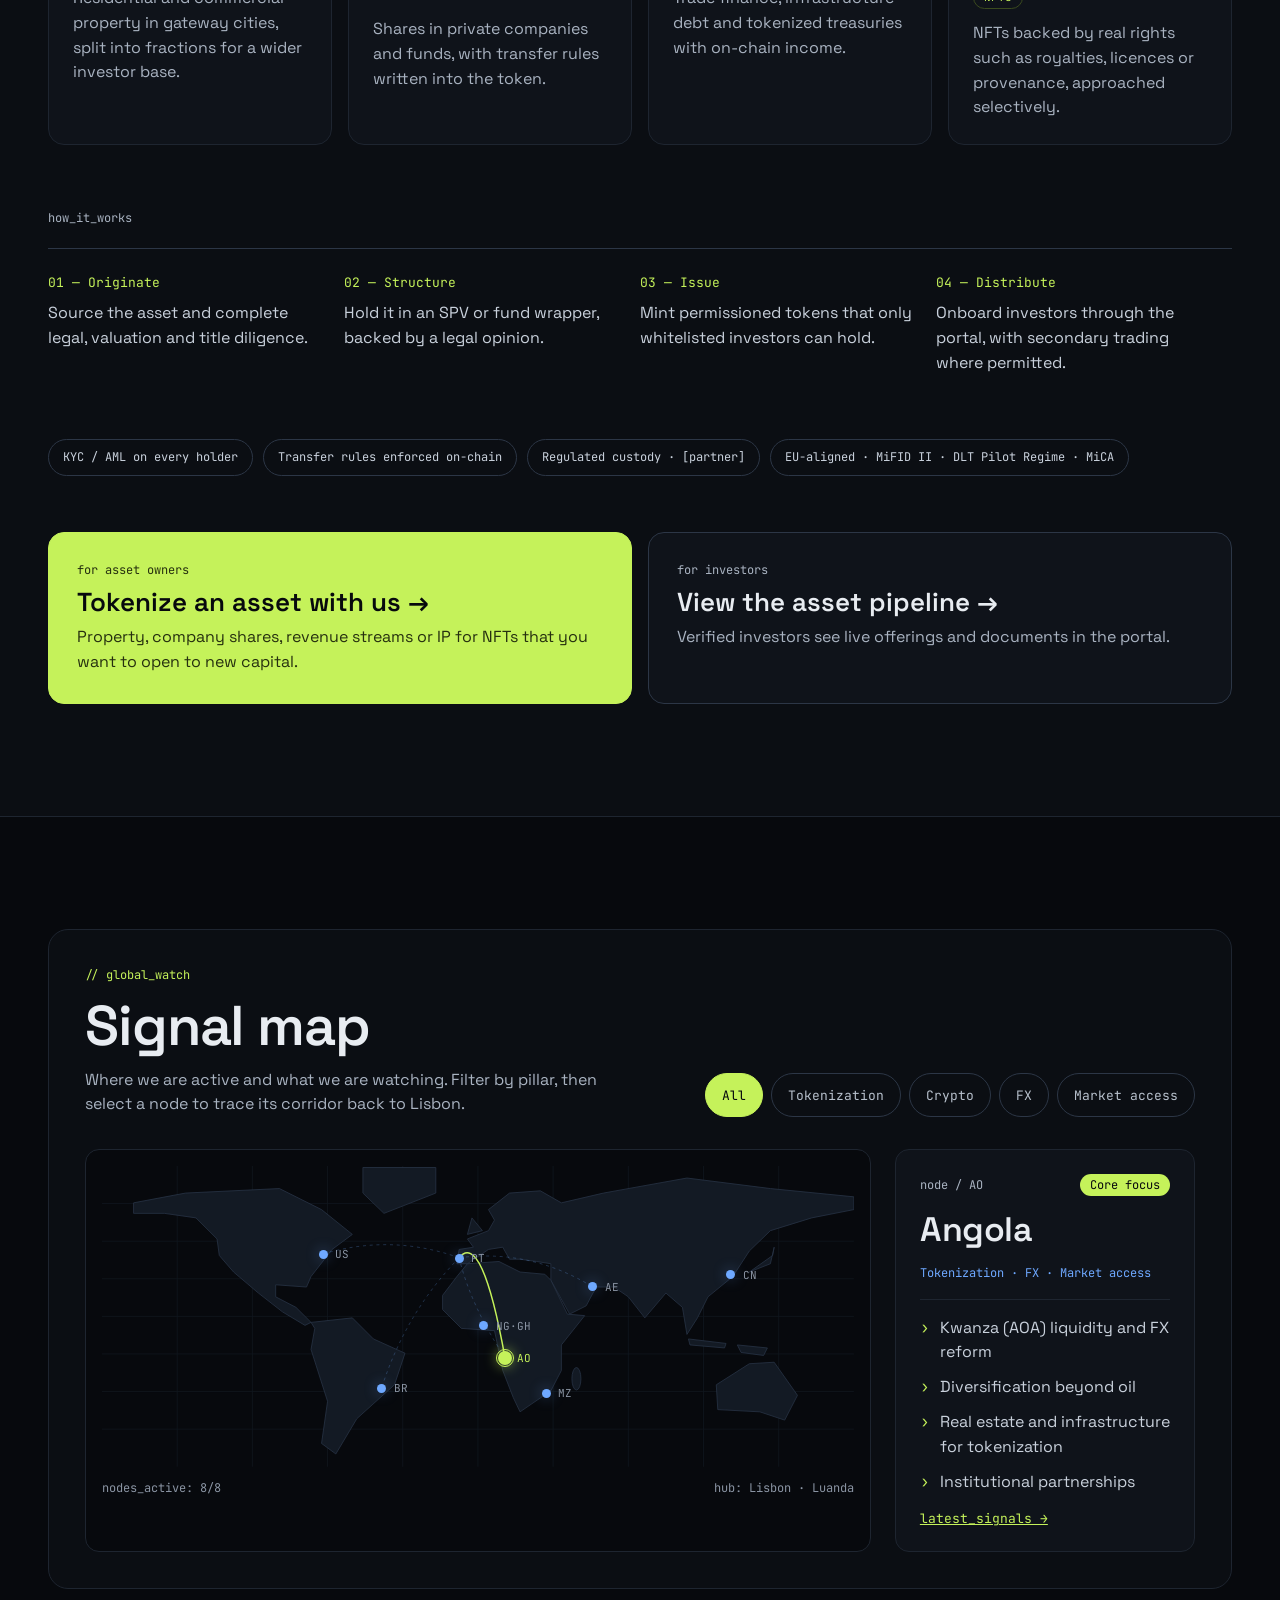
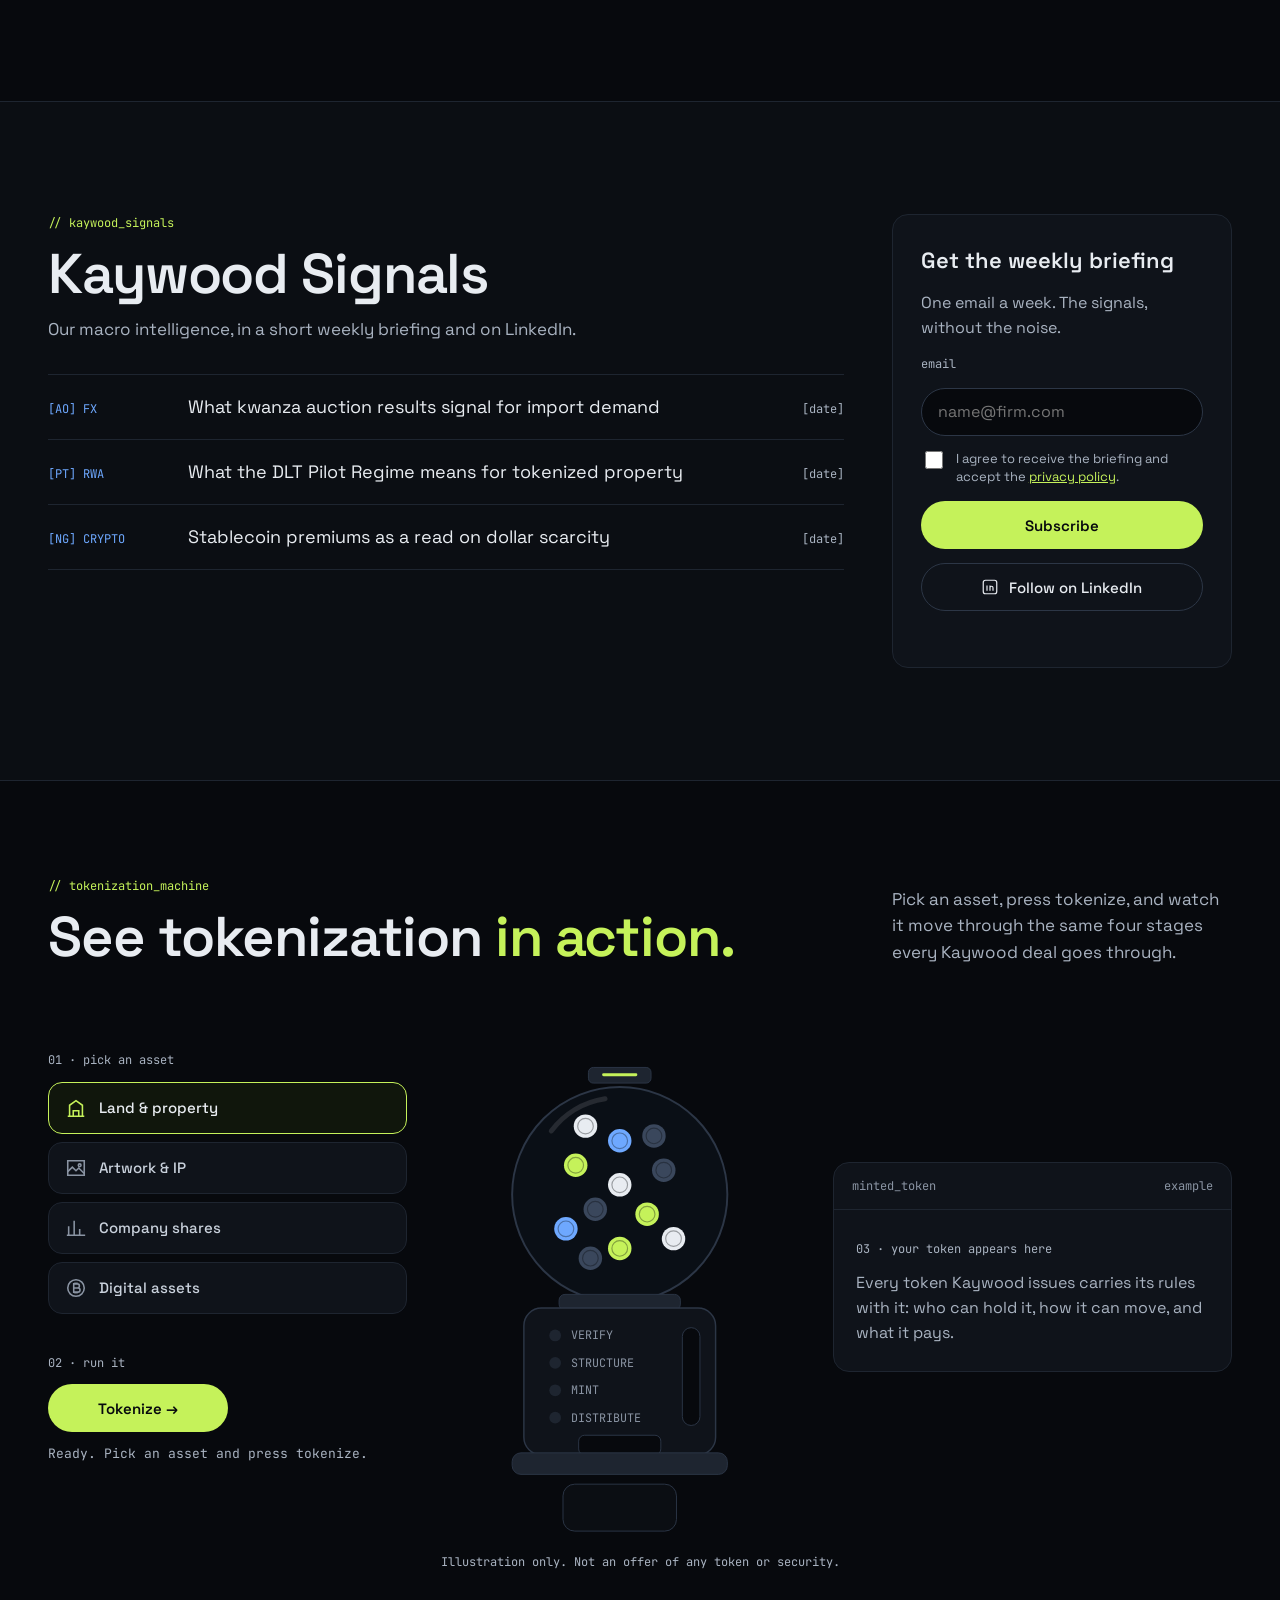
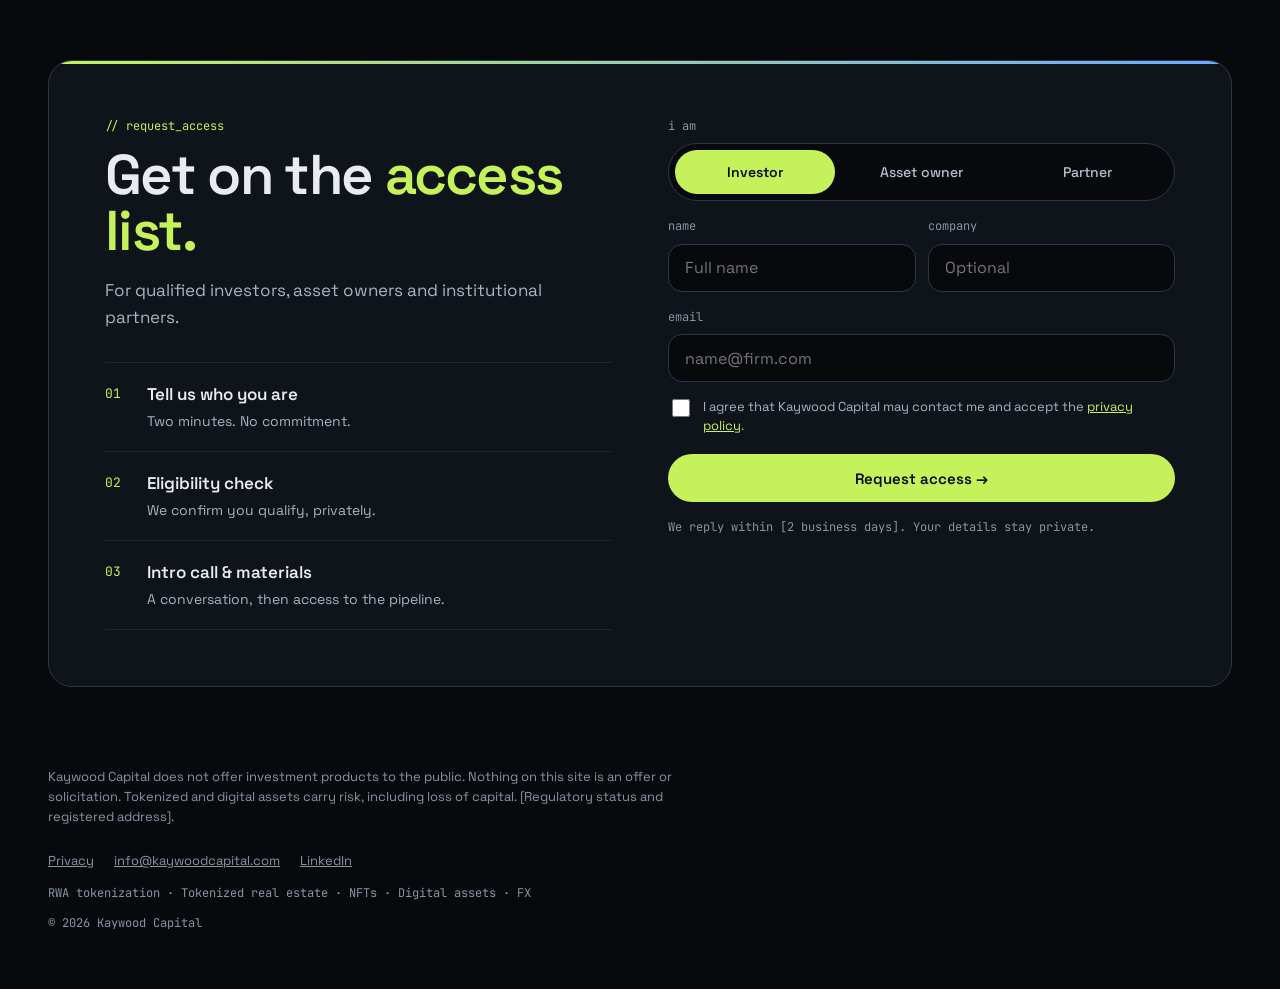
==== commit 11e06047: "Add files via upload" ====
--- a/index.html
+++ b/index.html
@@ -117,8 +117,8 @@
         </button>
         <button type="button" class="pillar" role="tab" id="tab-currency-markets" aria-controls="currency-markets" aria-selected="false" tabindex="-1">
           <span class="mono pillar__no">03 / fx</span>
-          <h3>Currency markets</h3>
-          <p>Emerging-market and major pairs, driven by policy and capital flows.</p>
+          <h3>Stablecoins &amp; FX</h3>
+          <p>Stablecoins, local currencies and the rails between them, in the markets where we deal.</p>
           <span class="pillar__more mono">explore</span>
         </button>
         <button type="button" class="pillar" role="tab" id="tab-market-access" aria-controls="market-access" aria-selected="false" tabindex="-1">
@@ -257,63 +257,64 @@
       <div class="panel-tab wrap section" id="currency-markets" role="tabpanel" aria-labelledby="tab-currency-markets" hidden>
         <div class="split">
           <div class="split__main">
-            <p class="kicker">// currency_markets</p>
-            <h2 class="h2--xl">Where policy <span class="accent">moves money.</span></h2>
-          </div>
-          <p class="split__side lead--sm">Currencies are where political and economic shifts show up first. We trade major and emerging-market pairs, with particular depth in African and Lusophone currencies, where local knowledge is a real edge.</p>
+            <p class="kicker">// stablecoins_fx</p>
+            <h2 class="h2--xl">Money is moving <span class="accent" style="white-space:nowrap">on-chain.</span></h2>
+          </div>
+          <p class="split__side lead--sm">Our currency work starts from where we operate. Tokenizing assets and building partnerships across Africa, the Gulf and the Lusophone world gives us real exposure to their currencies, and a front-row seat as their money moves onto digital rails, through stablecoins, tokenized deposits and central bank digital currencies. We manage that exposure carefully and position for the shift.</p>
         </div>
 
         <div class="grid grid--4 mt-56">
           <div class="card asset">
-            <svg width="28" height="28" viewBox="0 0 24 24" fill="none" stroke="#C5F25A" stroke-width="1.6" aria-hidden="true"><circle cx="12" cy="12" r="9"/><path d="M3 12h18M12 3c3 3.5 3 14.5 0 18M12 3c-3 3.5-3 14.5 0 18"/></svg>
-            <h3>Major pairs</h3>
-            <p>EUR, USD, GBP and JPY around central bank cycles and global risk sentiment.</p>
-          </div>
-          <div class="card asset">
-            <svg width="28" height="28" viewBox="0 0 24 24" fill="none" stroke="#C5F25A" stroke-width="1.6" aria-hidden="true"><path d="M12 21s7-6.2 7-12a7 7 0 0 0-14 0c0 5.8 7 12 7 12z"/><circle cx="12" cy="9" r="2.5"/></svg>
-            <h3>Emerging-market FX</h3>
-            <p>Kwanza, naira, cedi, real and metical: reform, liquidity and convertibility.</p>
+            <svg width="28" height="28" viewBox="0 0 24 24" fill="none" stroke="#C5F25A" stroke-width="1.6" aria-hidden="true"><path d="M12 3l8 3v6c0 4.5-3.4 8.2-8 9-4.6-.8-8-4.5-8-9V6z"/><path d="M9 12l2 2 4-4"/></svg>
+            <h3>Deal-level FX</h3>
+            <p>Every deal in a local market carries currency risk. We manage it from day one, so investors aren’t surprised.</p>
           </div>
           <div class="card asset">
             <svg width="28" height="28" viewBox="0 0 24 24" fill="none" stroke="#C5F25A" stroke-width="1.6" aria-hidden="true"><path d="M3 10l9-6 9 6M5 10v8M9.5 10v8M14.5 10v8M19 10v8M3 21h18"/></svg>
             <h3>Policy &amp; rates</h3>
-            <p>Central bank decisions, FX reforms and capital rules read as trading signals.</p>
-          </div>
-          <div class="card asset">
-            <svg width="28" height="28" viewBox="0 0 24 24" fill="none" stroke="#C5F25A" stroke-width="1.6" aria-hidden="true"><path d="M12 3l8 3v6c0 4.5-3.4 8.2-8 9-4.6-.8-8-4.5-8-9V6z"/><path d="M9 12l2 2 4-4"/></svg>
-            <h3>Deal-level FX risk</h3>
-            <p>Managing currency exposure across our tokenization and market access pipeline.</p>
+            <p>Central bank decisions, FX reforms and capital rules in our markets, read early and turned into decisions.</p>
+          </div>
+          <div class="card asset">
+            <svg width="28" height="28" viewBox="0 0 24 24" fill="none" stroke="#C5F25A" stroke-width="1.6" aria-hidden="true"><circle cx="12" cy="12" r="9"/><path d="M9 8h4.5a2.5 2.5 0 0 1 0 5H9m0-5v8m0-3h5a2.5 2.5 0 0 1 0 5H9M11 6v2m0 8v2"/></svg>
+            <h3>Stablecoins &amp; local liquidity</h3>
+            <p>Holding the right currencies, in dollar and local stablecoins, where our projects need liquidity.</p>
+          </div>
+          <div class="card asset">
+            <svg width="28" height="28" viewBox="0 0 24 24" fill="none" stroke="#C5F25A" stroke-width="1.6" aria-hidden="true"><path d="M4 8h13l-3-3M20 16H7l3 3"/></svg>
+            <h3>Cross-border rails</h3>
+            <p>Local digital currencies and the rails that connect them: the next layer of cross-border money.</p>
           </div>
         </div>
 
         <p class="mono muted mt-64 mb-20">how_it_works</p>
         <ol class="steps">
-          <li><span class="mono accent">01 — Signal</span><span>Policy, capital flows and on-the-ground intelligence.</span></li>
-          <li><span class="mono accent">02 — Thesis</span><span>A clear view with a defined catalyst and timeframe.</span></li>
-          <li><span class="mono accent">03 — Execute</span><span>Liquid instruments and disciplined sizing.</span></li>
-          <li><span class="mono accent">04 — Protect</span><span>Stops and hedges set before entry, not after.</span></li>
+          <li><span class="mono accent">01 — Exposure</span><span>It starts with our deals: we map the currencies each one touches.</span></li>
+          <li><span class="mono accent">02 — Read</span><span>Policy, rates and on-the-ground signals in those markets.</span></li>
+          <li><span class="mono accent">03 — Protect</span><span>Hedge or hold, with risk set before capital moves.</span></li>
+          <li><span class="mono accent">04 — Position</span><span>Selective on-chain opportunities, alone or with specialist partners.</span></li>
         </ol>
 
         <ul class="chips-static">
-          <li>Coverage · AOA · NGN · GHS · BRL · MZN</li>
-          <li>Risk set before entry</li>
-          <li>Liquidity and convertibility first</li>
-          <li>Daily rate monitoring</li>
+          <li>Driven by our deals, not speculation</li>
+          <li>Stablecoin-first</li>
+          <li>Specialist trading partners</li>
+          <li>AOA · NGN · GHS · BRL · MZN</li>
         </ul>
 
         <div class="grid grid--2 mt-56">
           <a href="#signal" class="cta cta--lime">
             <span class="mono">explore</span>
             <span class="cta__title">View the signal map →</span>
-            <span>See the regions and currencies we are watching right now.</span>
+            <span>See the markets and currencies we are watching right now.</span>
           </a>
           <a href="#signals" class="cta">
             <span class="mono muted">weekly</span>
             <span class="cta__title">Get the FX briefing →</span>
-            <span class="muted">Kaywood Signals: currency notes in your inbox each week.</span>
-          </a>
-        </div>
-      </div>
+            <span class="muted">Kaywood Signals: stablecoin and currency notes in your inbox each week.</span>
+          </a>
+        </div>
+      </div>
+
       <div class="panel-tab wrap section" id="market-access" role="tabpanel" aria-labelledby="tab-market-access" hidden>
         <div class="split">
           <div class="split__main">
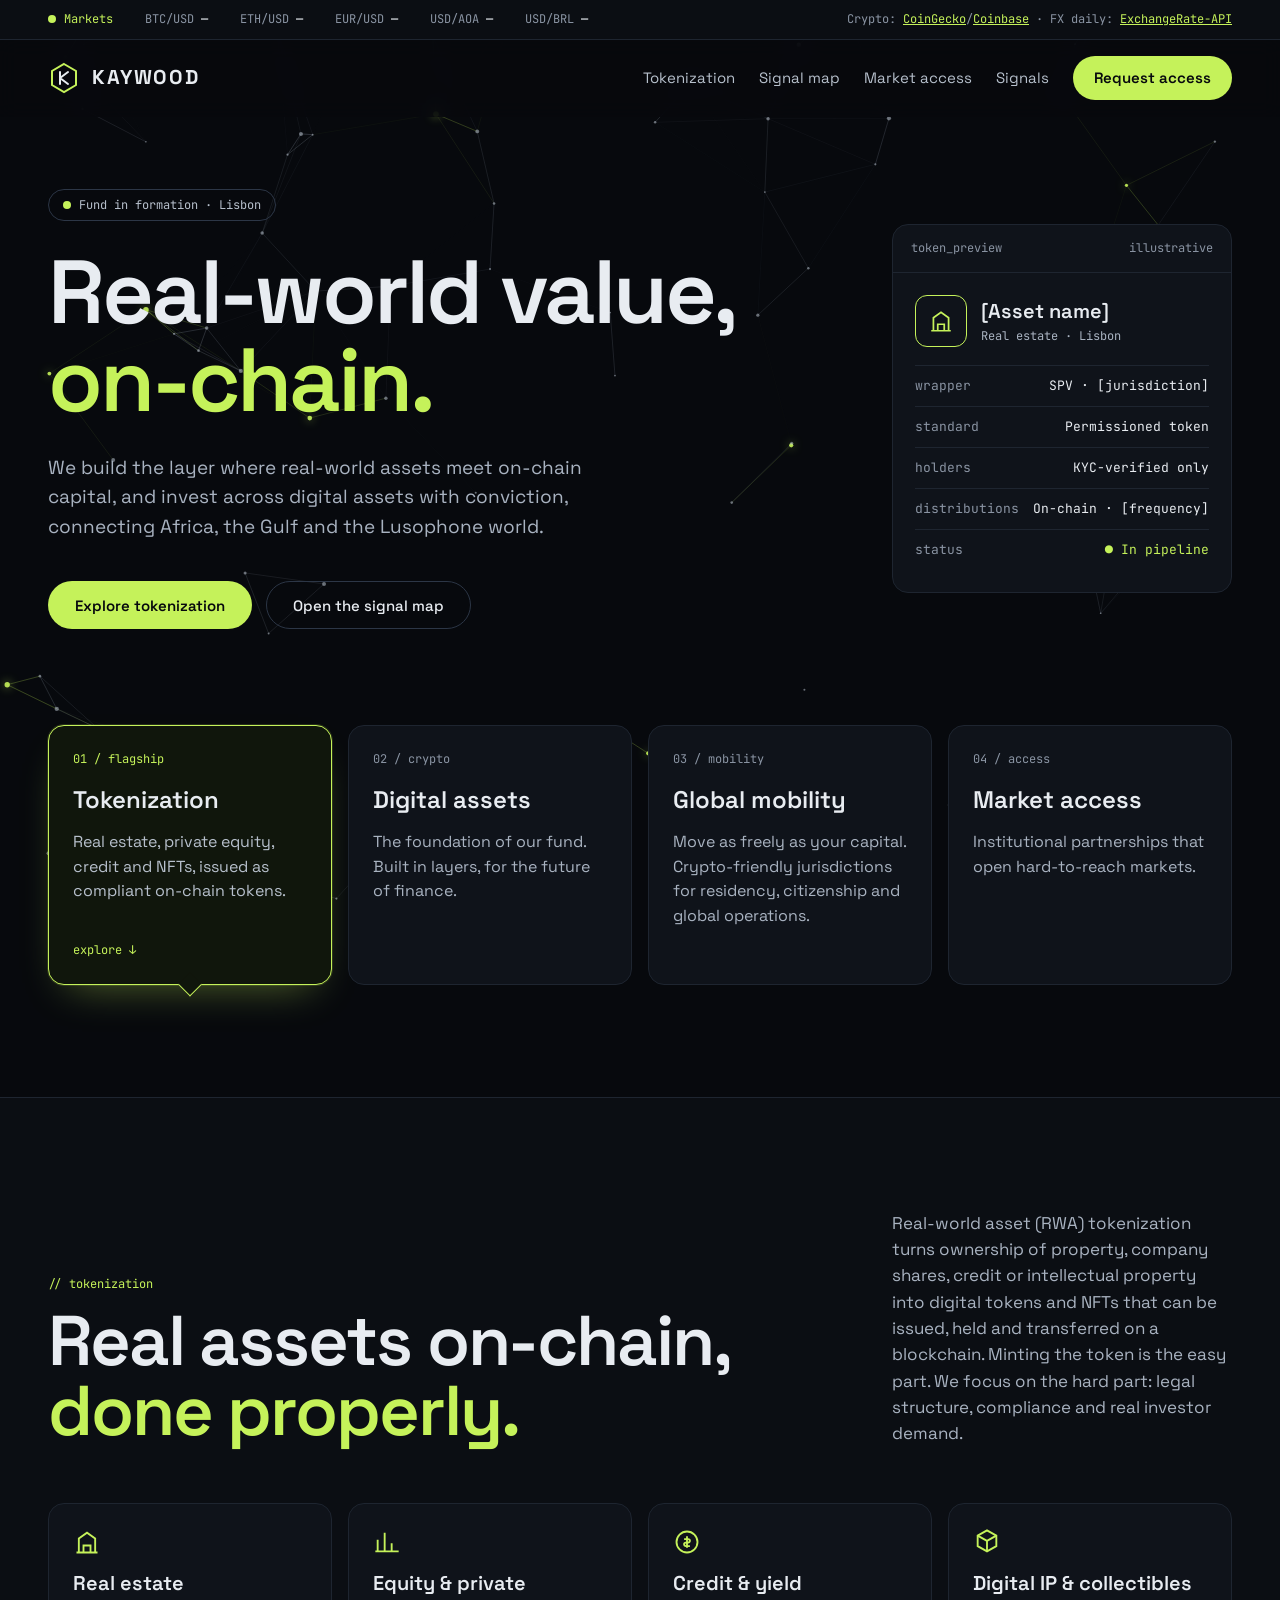
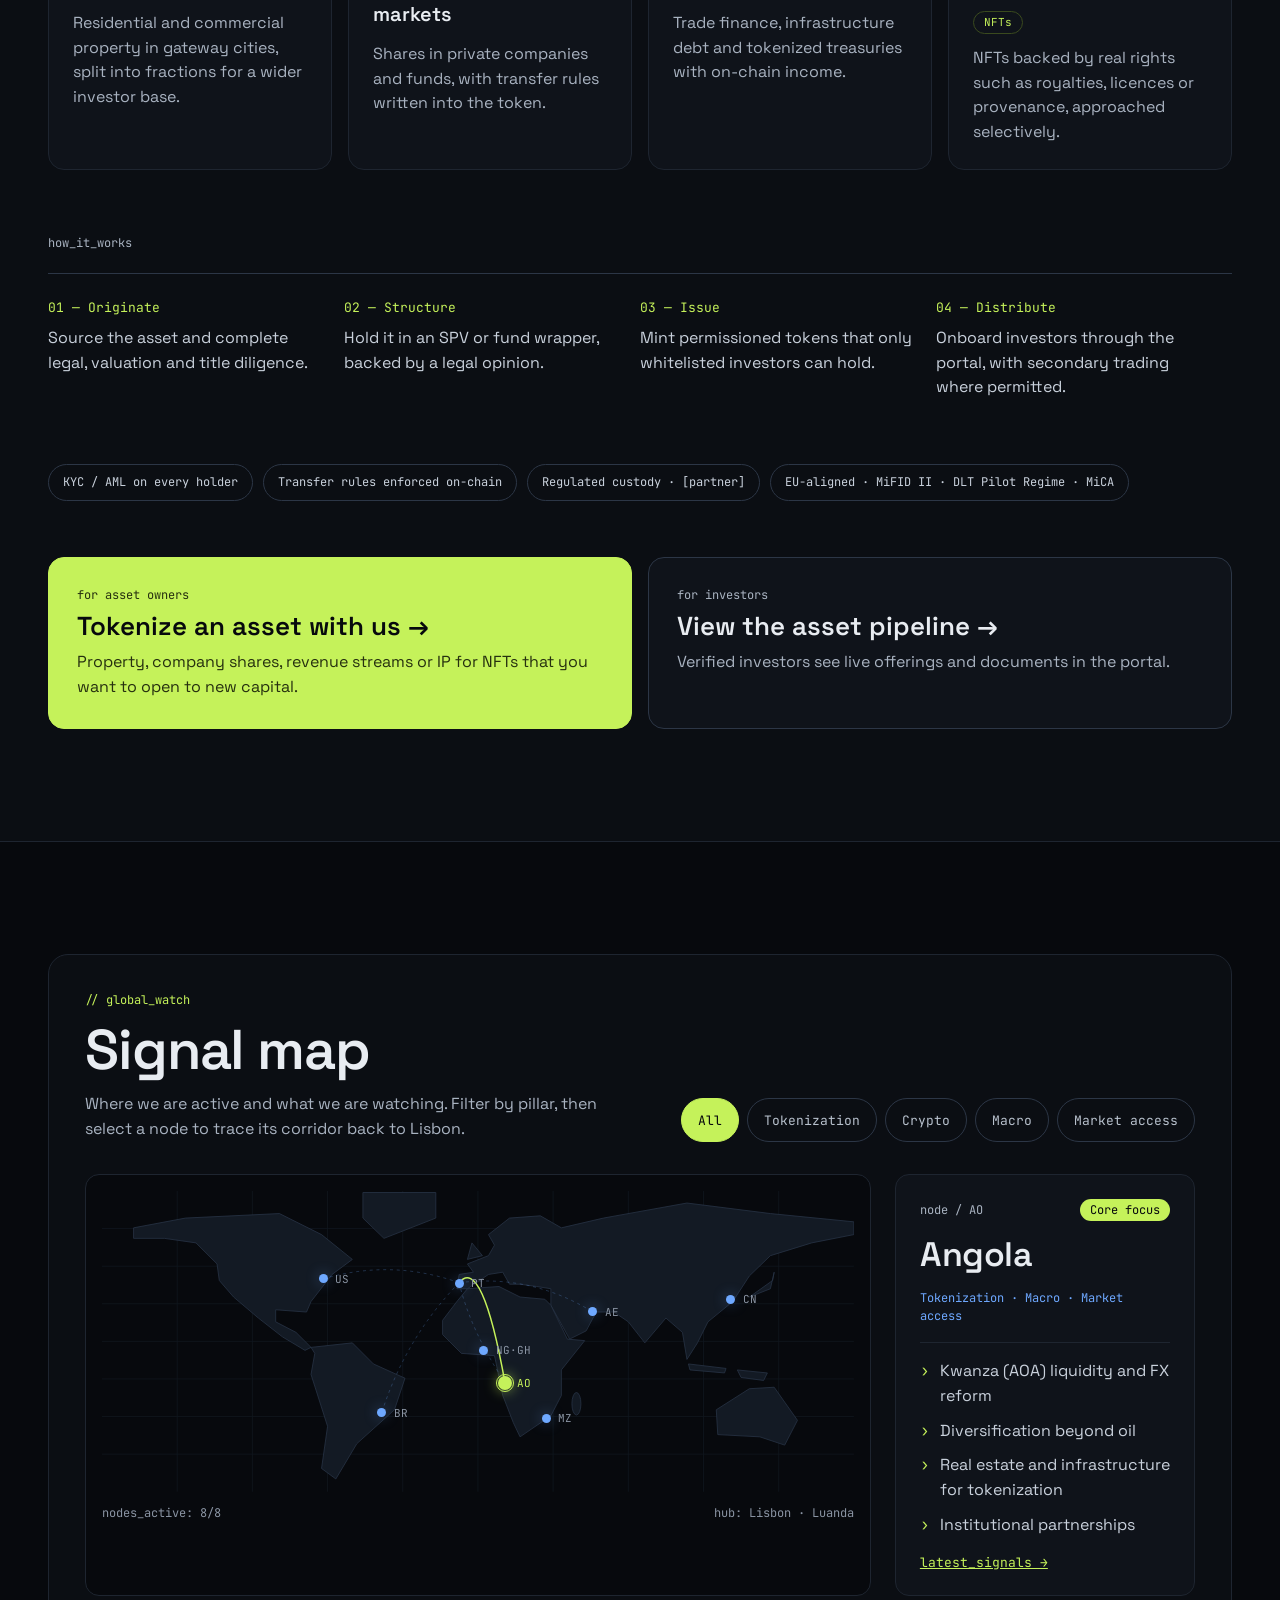
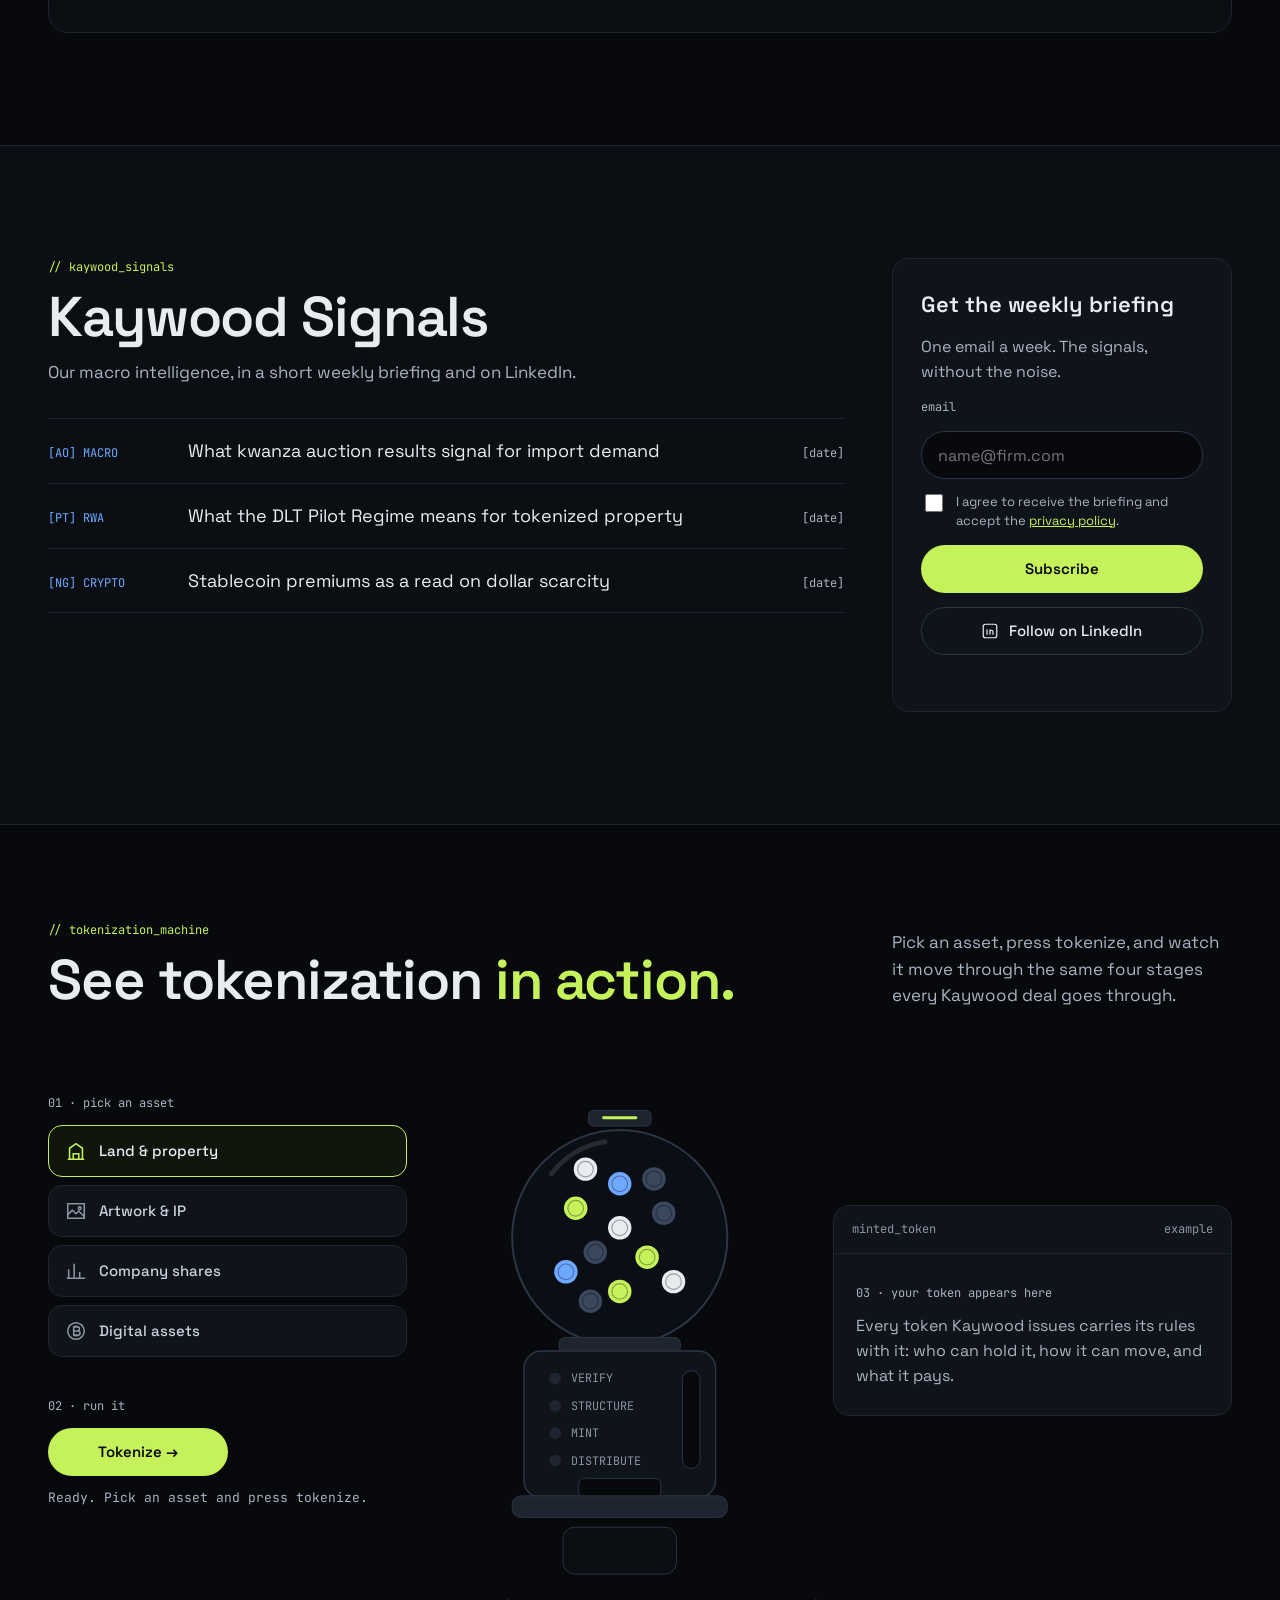
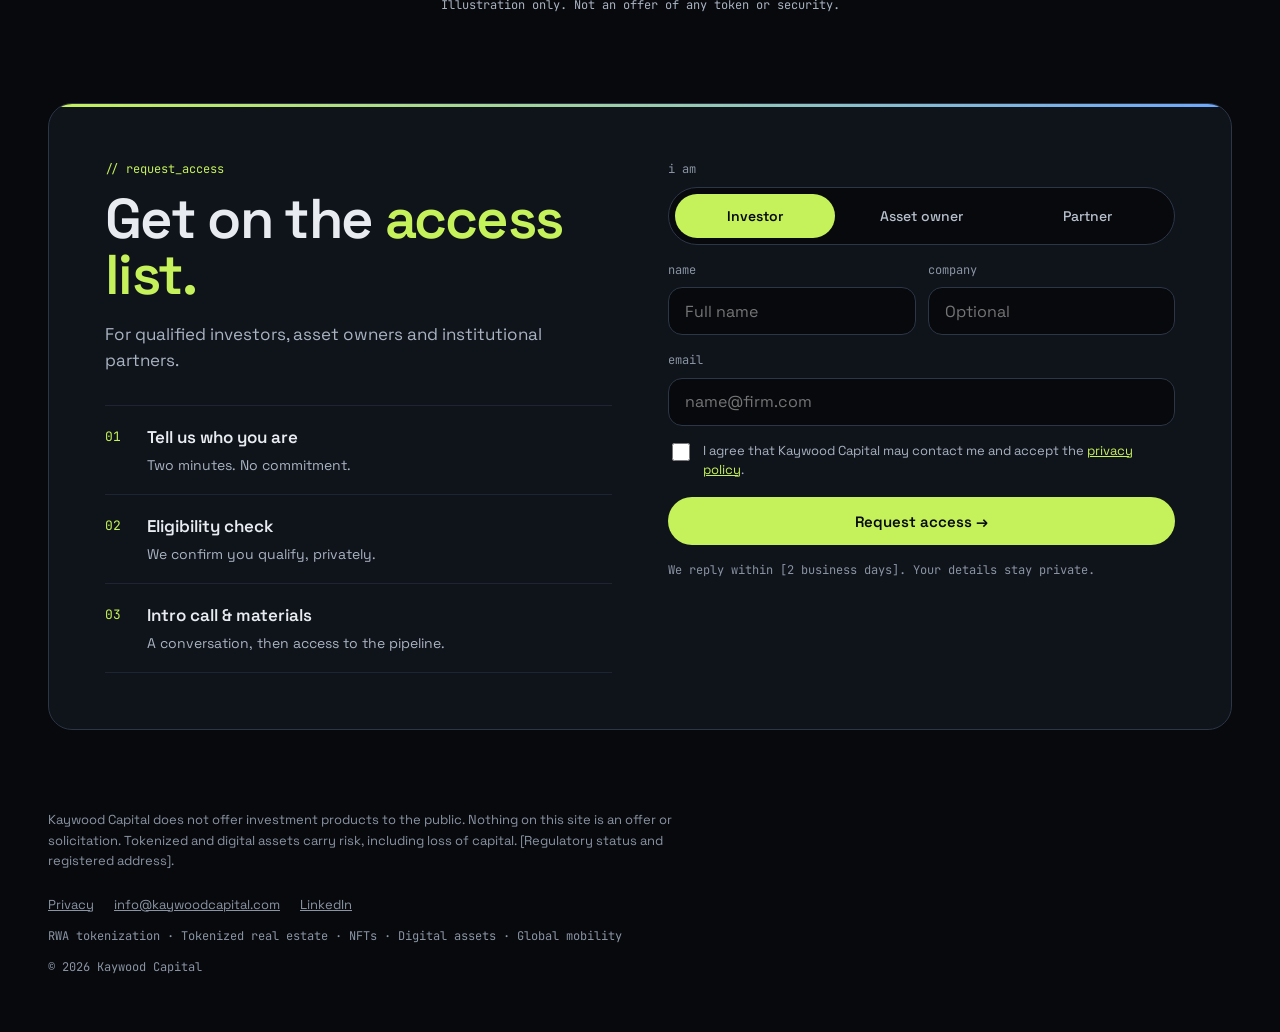
==== commit af52638f: "Replace Stablecoins & FX pillar with Global mobility" ====
--- a/index.html
+++ b/index.html
@@ -12,7 +12,7 @@
   <meta property="og:type" content="website">
   <meta property="og:site_name" content="Kaywood Capital">
   <meta property="og:title" content="Kaywood Capital — Real-world value, on-chain">
-  <meta property="og:description" content="RWA tokenization, digital assets and currency markets, with trusted access to Africa, the Gulf and the Lusophone world.">
+  <meta property="og:description" content="RWA tokenization, digital assets and global mobility, with trusted access to Africa, the Gulf and the Lusophone world.">
   <meta property="og:url" content="https://kaywoodcapital.com/">
   <meta property="og:image" content="https://kaywoodcapital.com/og-image.png">
   <meta name="twitter:card" content="summary_large_image">
@@ -31,7 +31,7 @@
     "logo": "https://kaywoodcapital.com/favicon.svg",
     "email": "info@kaywoodcapital.com",
     "address": { "@type": "PostalAddress", "addressLocality": "Lisbon", "addressCountry": "PT" },
-    "description": "RWA tokenization, digital assets and currency markets, with access to Africa, the Gulf and the Lusophone world."
+    "description": "RWA tokenization, digital assets and global mobility, with access to Africa, the Gulf and the Lusophone world."
   }
   </script>
 </head>
@@ -115,10 +115,10 @@
           <p>The foundation of our fund. Built in layers, for the future of finance.</p>
           <span class="pillar__more mono">explore</span>
         </button>
-        <button type="button" class="pillar" role="tab" id="tab-currency-markets" aria-controls="currency-markets" aria-selected="false" tabindex="-1">
-          <span class="mono pillar__no">03 / fx</span>
-          <h3>Stablecoins &amp; FX</h3>
-          <p>Stablecoins, local currencies and the rails between them, in the markets where we deal.</p>
+        <button type="button" class="pillar" role="tab" id="tab-global-mobility" aria-controls="global-mobility" aria-selected="false" tabindex="-1">
+          <span class="mono pillar__no">03 / mobility</span>
+          <h3>Global mobility</h3>
+          <p>Move as freely as your capital. Crypto-friendly jurisdictions for residency, citizenship and global operations.</p>
           <span class="pillar__more mono">explore</span>
         </button>
         <button type="button" class="pillar" role="tab" id="tab-market-access" aria-controls="market-access" aria-selected="false" tabindex="-1">
@@ -254,67 +254,66 @@
           </a>
         </div>
       </div>
-      <div class="panel-tab wrap section" id="currency-markets" role="tabpanel" aria-labelledby="tab-currency-markets" hidden>
+      <div class="panel-tab wrap section" id="global-mobility" role="tabpanel" aria-labelledby="tab-global-mobility" hidden>
         <div class="split">
           <div class="split__main">
-            <p class="kicker">// stablecoins_fx</p>
-            <h2 class="h2--xl">Money is moving <span class="accent" style="white-space:nowrap">on-chain.</span></h2>
-          </div>
-          <p class="split__side lead--sm">Our currency work starts from where we operate. Tokenizing assets and building partnerships across Africa, the Gulf and the Lusophone world gives us real exposure to their currencies, and a front-row seat as their money moves onto digital rails, through stablecoins, tokenized deposits and central bank digital currencies. We manage that exposure carefully and position for the shift.</p>
+            <p class="kicker">// global_mobility</p>
+            <h2 class="h2--xl">Be as liquid as <span class="accent" style="white-space:nowrap">your assets.</span></h2>
+          </div>
+          <p class="split__side lead--sm">Owning the layer means little if you can’t move with it. We map the jurisdictions where law favours crypto, innovation and personal freedom, our Blue Zones, and connect clients with licensed partners for residency, citizenship and cross-border structuring.</p>
         </div>
 
         <div class="grid grid--4 mt-56">
           <div class="card asset">
-            <svg width="28" height="28" viewBox="0 0 24 24" fill="none" stroke="#C5F25A" stroke-width="1.6" aria-hidden="true"><path d="M12 3l8 3v6c0 4.5-3.4 8.2-8 9-4.6-.8-8-4.5-8-9V6z"/><path d="M9 12l2 2 4-4"/></svg>
-            <h3>Deal-level FX</h3>
-            <p>Every deal in a local market carries currency risk. We manage it from day one, so investors aren’t surprised.</p>
-          </div>
-          <div class="card asset">
-            <svg width="28" height="28" viewBox="0 0 24 24" fill="none" stroke="#C5F25A" stroke-width="1.6" aria-hidden="true"><path d="M3 10l9-6 9 6M5 10v8M9.5 10v8M14.5 10v8M19 10v8M3 21h18"/></svg>
-            <h3>Policy &amp; rates</h3>
-            <p>Central bank decisions, FX reforms and capital rules in our markets, read early and turned into decisions.</p>
-          </div>
-          <div class="card asset">
-            <svg width="28" height="28" viewBox="0 0 24 24" fill="none" stroke="#C5F25A" stroke-width="1.6" aria-hidden="true"><circle cx="12" cy="12" r="9"/><path d="M9 8h4.5a2.5 2.5 0 0 1 0 5H9m0-5v8m0-3h5a2.5 2.5 0 0 1 0 5H9M11 6v2m0 8v2"/></svg>
-            <h3>Stablecoins &amp; local liquidity</h3>
-            <p>Holding the right currencies, in dollar and local stablecoins, where our projects need liquidity.</p>
+            <svg width="28" height="28" viewBox="0 0 24 24" fill="none" stroke="#C5F25A" stroke-width="1.6" aria-hidden="true"><circle cx="12" cy="12" r="9"/><path d="M3 12h18M12 3c2.5 2.7 3.8 5.7 3.8 9s-1.3 6.3-3.8 9c-2.5-2.7-3.8-5.7-3.8-9S9.5 5.7 12 3z"/></svg>
+            <h3>Blue Zones</h3>
+            <p>Jurisdictions that are pro-crypto, pro-innovation and open to global citizens, reviewed against current law.</p>
+          </div>
+          <div class="card asset">
+            <svg width="28" height="28" viewBox="0 0 24 24" fill="none" stroke="#C5F25A" stroke-width="1.6" aria-hidden="true"><path d="M6 3h12v18H6z"/><circle cx="12" cy="10" r="3"/><path d="M9 17h6"/></svg>
+            <h3>Residency &amp; citizenship</h3>
+            <p>Introductions to licensed partners for residency and second-citizenship programmes.</p>
+          </div>
+          <div class="card asset">
+            <svg width="28" height="28" viewBox="0 0 24 24" fill="none" stroke="#C5F25A" stroke-width="1.6" aria-hidden="true"><path d="M6 3h8l4 4v14H6z"/><path d="M14 3v4h4M9 12h6M9 16h6"/></svg>
+            <h3>Tax &amp; structuring</h3>
+            <p>Where you live and where you operate, planned with qualified tax and legal advisers.</p>
           </div>
           <div class="card asset">
             <svg width="28" height="28" viewBox="0 0 24 24" fill="none" stroke="#C5F25A" stroke-width="1.6" aria-hidden="true"><path d="M4 8h13l-3-3M20 16H7l3 3"/></svg>
-            <h3>Cross-border rails</h3>
-            <p>Local digital currencies and the rails that connect them: the next layer of cross-border money.</p>
+            <h3>Banking &amp; access</h3>
+            <p>On- and off-ramps, banking and custody that work across borders.</p>
           </div>
         </div>
 
         <p class="mono muted mt-64 mb-20">how_it_works</p>
         <ol class="steps">
-          <li><span class="mono accent">01 — Exposure</span><span>It starts with our deals: we map the currencies each one touches.</span></li>
-          <li><span class="mono accent">02 — Read</span><span>Policy, rates and on-the-ground signals in those markets.</span></li>
-          <li><span class="mono accent">03 — Protect</span><span>Hedge or hold, with risk set before capital moves.</span></li>
-          <li><span class="mono accent">04 — Position</span><span>Selective on-chain opportunities, alone or with specialist partners.</span></li>
+          <li><span class="mono accent">01 — Profile</span><span>We start from where you’re from, where you hold citizenship and where you want to go.</span></li>
+          <li><span class="mono accent">02 — Match</span><span>We shortlist Blue Zones that fit your goals and your assets.</span></li>
+          <li><span class="mono accent">03 — Connect</span><span>Licensed partners handle applications, tax and legal work.</span></li>
+          <li><span class="mono accent">04 — Review</span><span>Laws change, so the list is reviewed and updated over time.</span></li>
         </ol>
 
         <ul class="chips-static">
-          <li>Driven by our deals, not speculation</li>
-          <li>Stablecoin-first</li>
-          <li>Specialist trading partners</li>
-          <li>AOA · NGN · GHS · BRL · MZN</li>
+          <li>Crypto-friendly jurisdictions</li>
+          <li>Licensed partners only</li>
+          <li>Client-by-client</li>
+          <li>Reviewed as laws change</li>
         </ul>
 
         <div class="grid grid--2 mt-56">
-          <a href="#signal" class="cta cta--lime">
-            <span class="mono">explore</span>
-            <span class="cta__title">View the signal map →</span>
-            <span>See the markets and currencies we are watching right now.</span>
+          <a href="#access" data-role="investor" class="cta cta--lime">
+            <span class="mono">for clients</span>
+            <span class="cta__title">Find your Blue Zone →</span>
+            <span>Tell us where you are and where you want to be.</span>
           </a>
           <a href="#signals" class="cta">
             <span class="mono muted">weekly</span>
-            <span class="cta__title">Get the FX briefing →</span>
-            <span class="muted">Kaywood Signals: stablecoin and currency notes in your inbox each week.</span>
-          </a>
-        </div>
-      </div>
-
+            <span class="cta__title">Read the crypto signals →</span>
+            <span class="muted">Short notes on stablecoins, flows and adoption in our markets.</span>
+          </a>
+        </div>
+      </div>
       <div class="panel-tab wrap section" id="market-access" role="tabpanel" aria-labelledby="tab-market-access" hidden>
         <div class="split">
           <div class="split__main">
@@ -432,7 +431,7 @@
           <h2>Kaywood Signals</h2>
           <p class="muted lead--sm mt-14">Our macro intelligence, in a short weekly briefing and on LinkedIn.</p>
           <div class="signal-list">
-            <a href="#signals"><span class="mono blue">[AO] FX</span><span class="signal-list__t">What kwanza auction results signal for import demand</span><span class="mono muted">[date]</span></a>
+            <a href="#signals"><span class="mono blue">[AO] MACRO</span><span class="signal-list__t">What kwanza auction results signal for import demand</span><span class="mono muted">[date]</span></a>
             <a href="#signals"><span class="mono blue">[PT] RWA</span><span class="signal-list__t">What the DLT Pilot Regime means for tokenized property</span><span class="mono muted">[date]</span></a>
             <a href="#signals"><span class="mono blue">[NG] CRYPTO</span><span class="signal-list__t">Stablecoin premiums as a read on dollar scarcity</span><span class="mono muted">[date]</span></a>
           </div>
@@ -579,7 +578,7 @@
     <p>Kaywood Capital does not offer investment products to the public. Nothing on this site is an offer or solicitation. Tokenized and digital assets carry risk, including loss of capital. [Regulatory status and registered address].</p>
     <div class="footer__side">
       <div class="footer__links"><a href="/privacy">Privacy</a><a href="mailto:info@kaywoodcapital.com">info@kaywoodcapital.com</a><a href="https://www.linkedin.com/company/[kaywood-capital]" rel="noopener">LinkedIn</a></div>
-      <span class="mono">RWA tokenization · Tokenized real estate · NFTs · Digital assets · FX</span>
+      <span class="mono">RWA tokenization · Tokenized real estate · NFTs · Digital assets · Global mobility</span>
       <span class="mono">© <span id="year">2026</span> Kaywood Capital</span>
     </div>
   </footer>
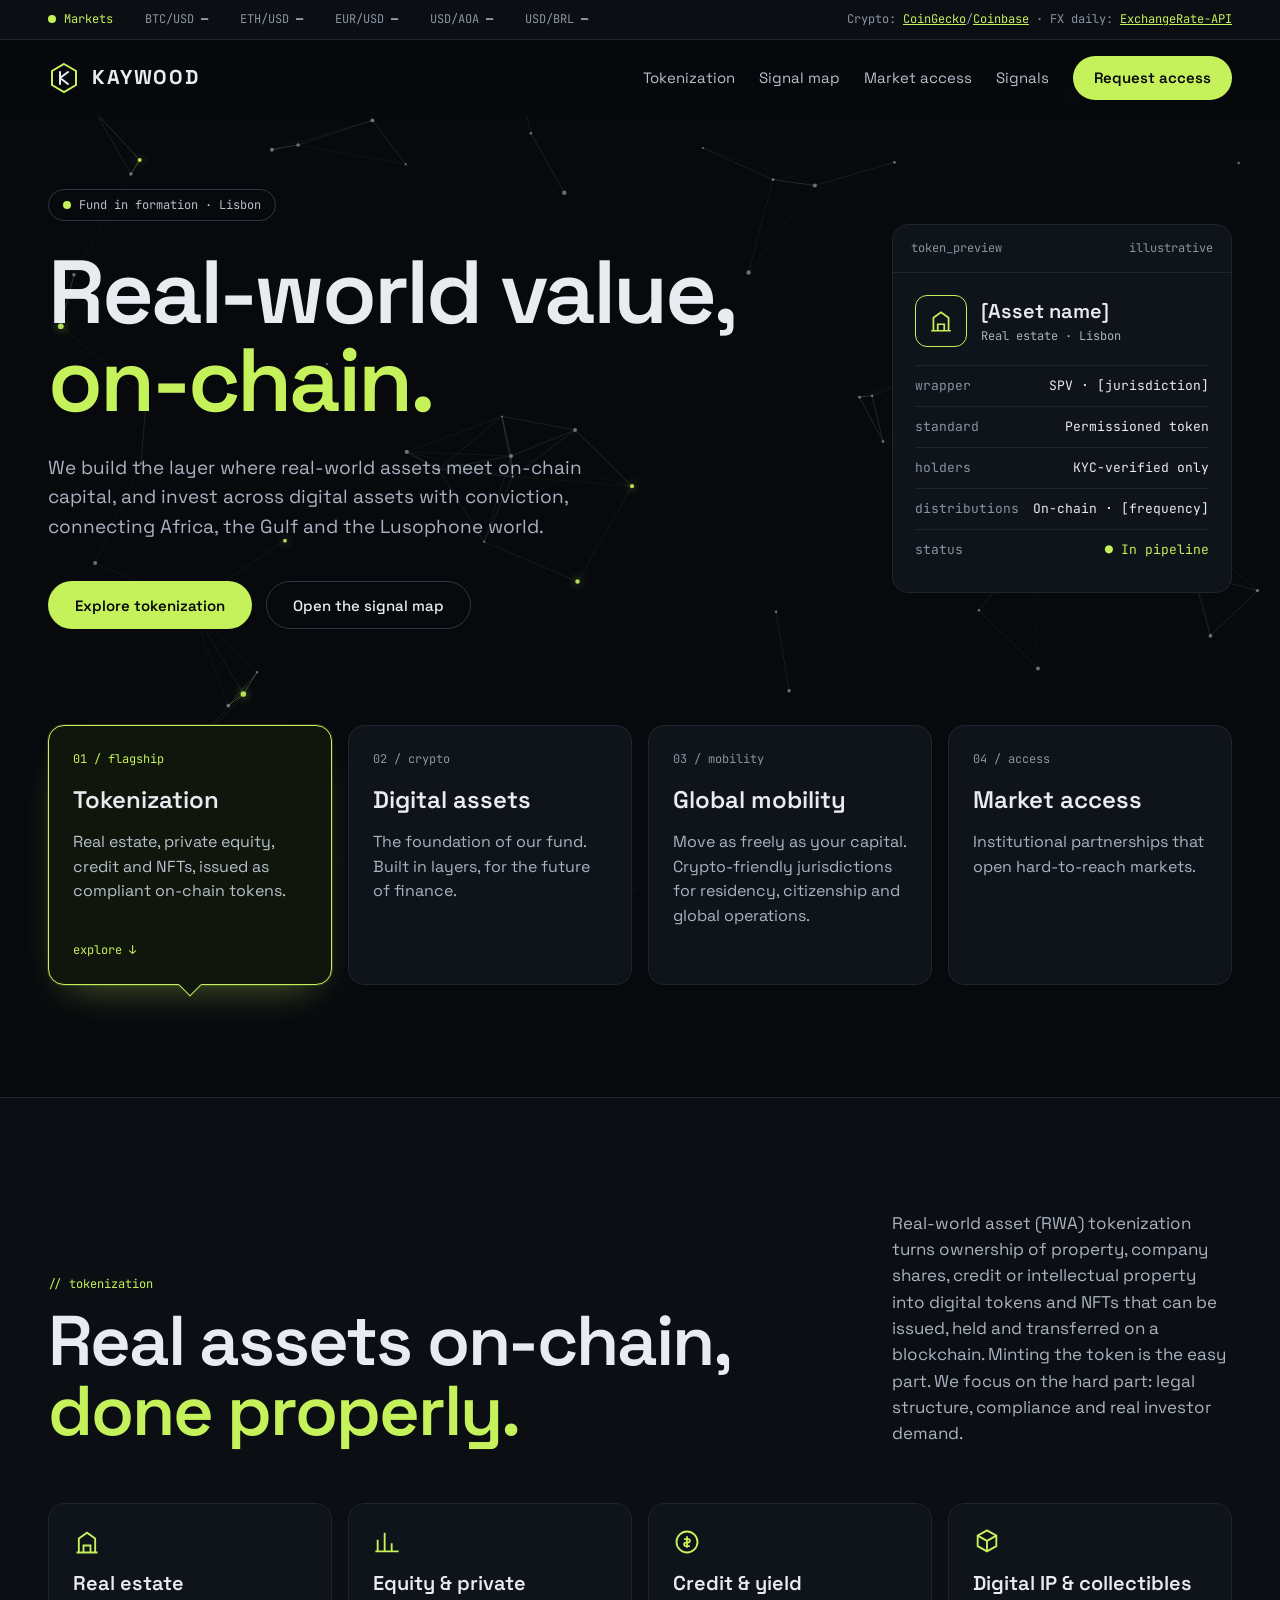
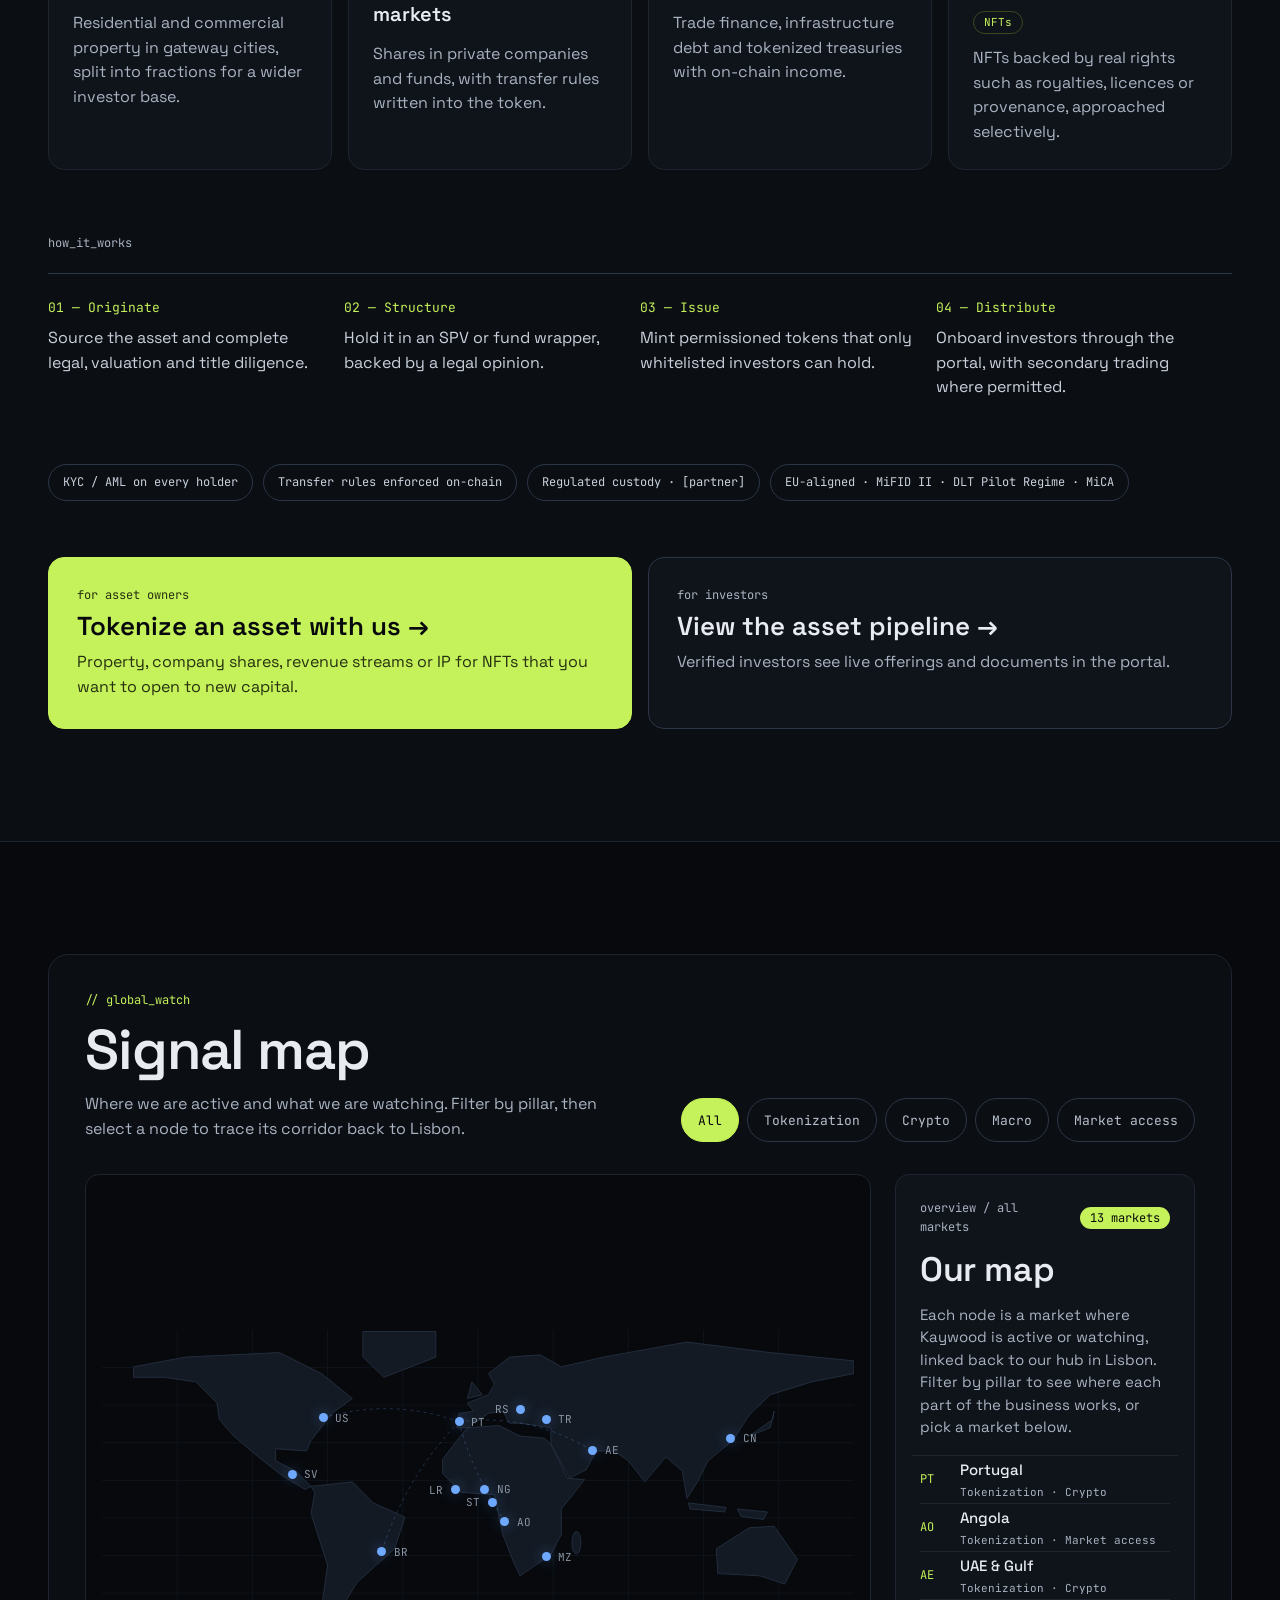
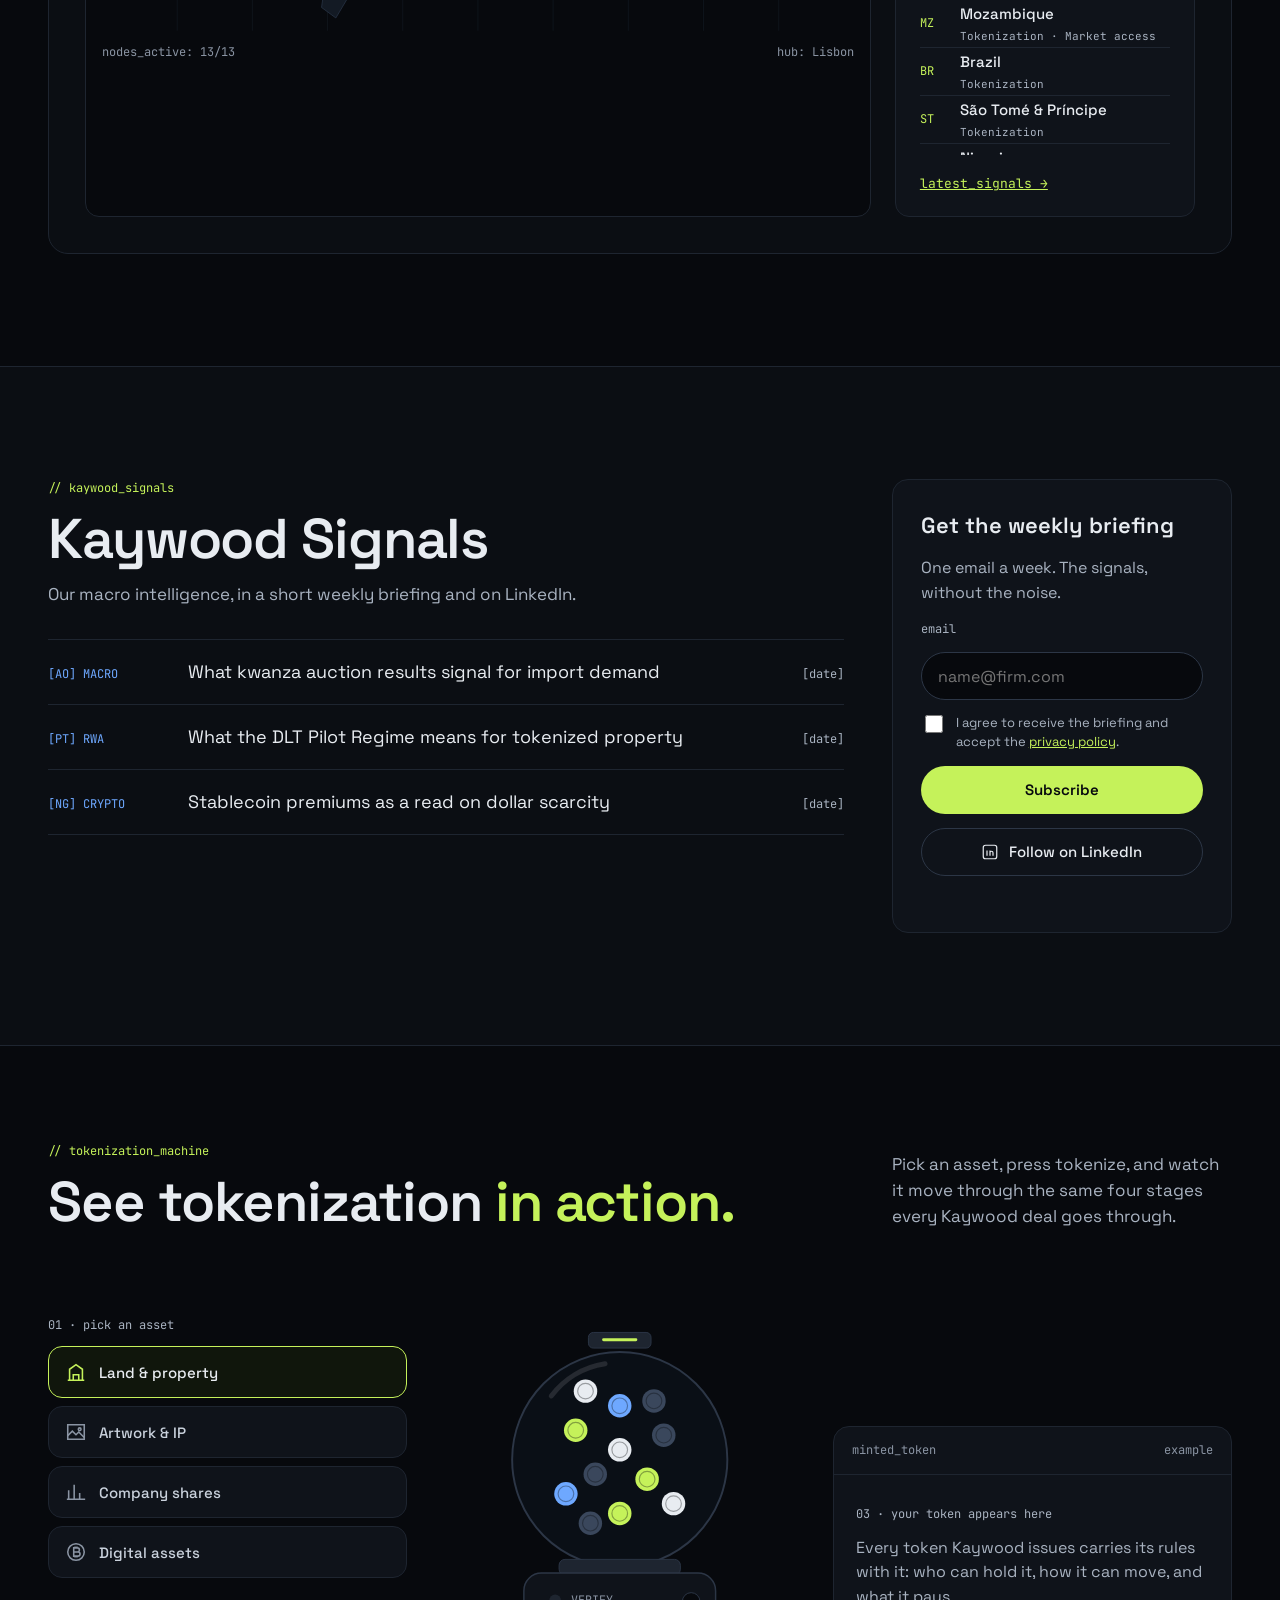
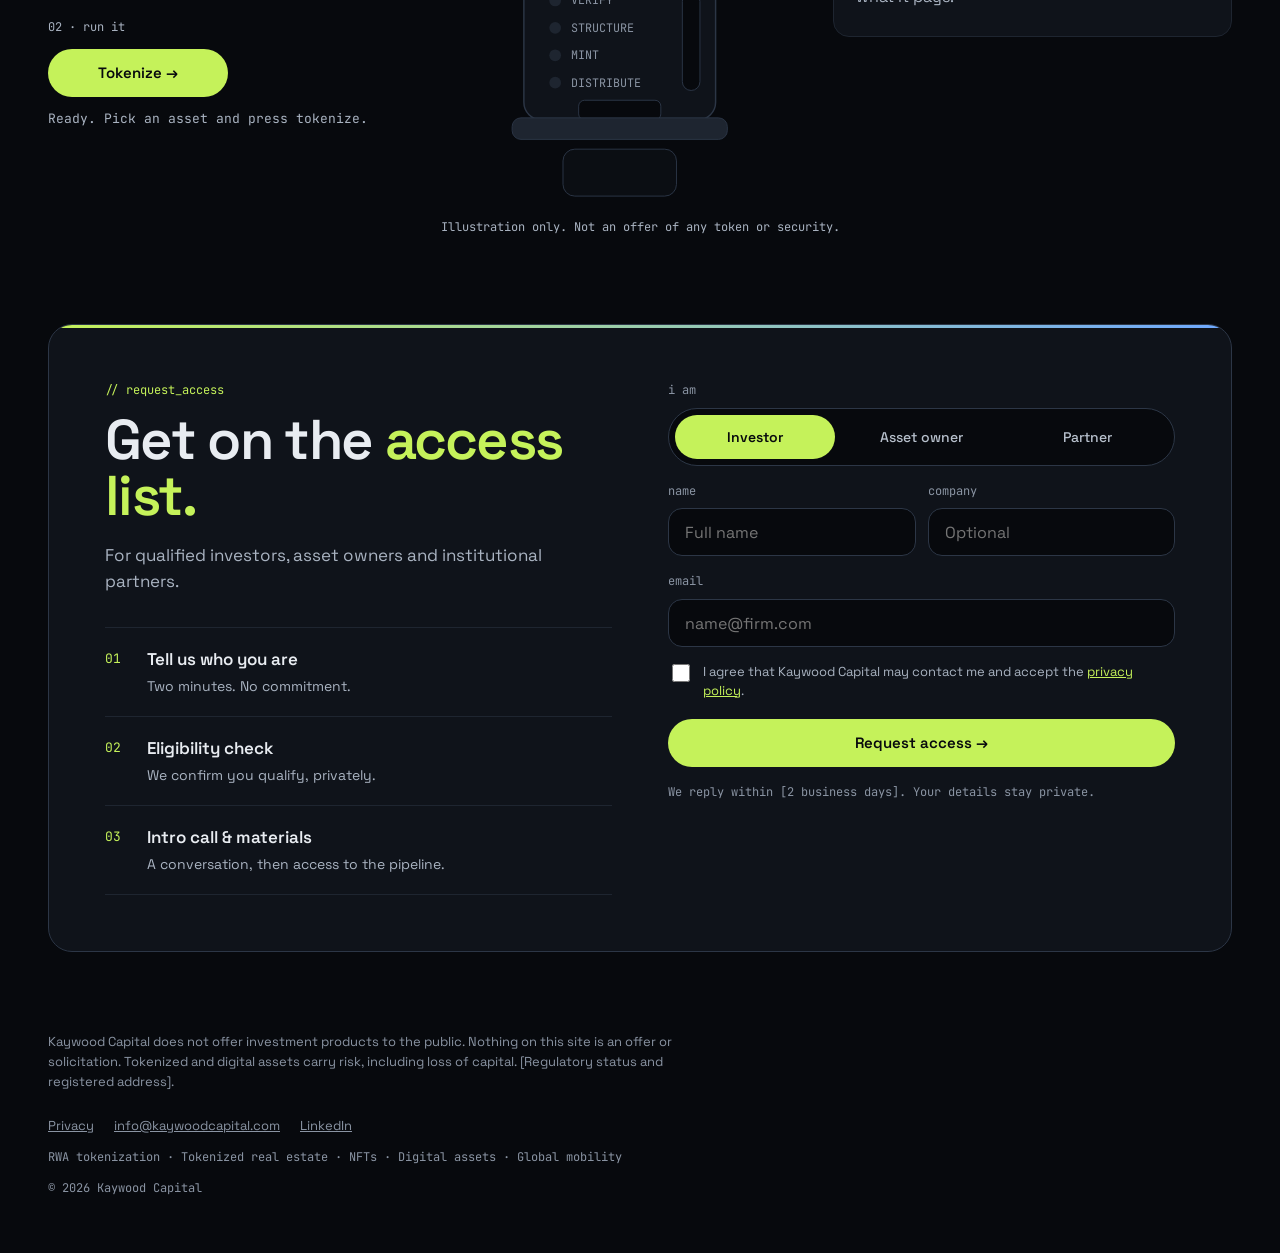
==== commit 94eead87: "Add files via upload" ====
--- a/index.html
+++ b/index.html
@@ -415,7 +415,7 @@
               </svg>
               <div id="nodes"></div>
             </div>
-            <div class="map-foot mono"><span id="count">nodes_active: 8/8</span><span>hub: Lisbon · Luanda</span></div>
+            <div class="map-foot mono"><span id="count">nodes_active: 8/8</span><span>hub: Lisbon</span></div>
           </div>
           <article class="card panel" id="panel" aria-live="polite"></article>
         </div>
--- a/styles.css
+++ b/styles.css
@@ -364,3 +364,35 @@
 #access{padding-top:48px;padding-bottom:72px}
 .footer{padding-top:8px}
 @media (max-width:860px){.machine{width:100%;max-width:300px;height:auto;min-height:0}#machine{padding-top:72px}}
+
+/* ---------- Signal map v2: overview list, tour, left labels ---------- */
+.node--left .node__label{left:auto;right:34px}
+.panel{position:relative;overflow:hidden}
+.panel__intro{color:var(--muted);font-size:15px;line-height:1.5}
+.panel__list{display:flex;flex-direction:column;max-height:300px;overflow-y:auto;margin:0 -8px;padding:0 8px;border-top:1px solid var(--line);scrollbar-width:thin;scrollbar-color:var(--line-2) transparent}
+.panel__row{display:flex;align-items:center;gap:14px;min-height:48px;padding:8px 0;border:0;border-bottom:1px solid var(--line);background:transparent;color:var(--text);text-align:left;cursor:pointer;font:inherit;transition:color .2s,padding .2s}
+.panel__row:hover,.panel__row:focus-visible{padding-left:6px;color:var(--lime)}
+.panel__code{width:26px;flex:none;font-size:12px}
+.panel__rowtxt{display:flex;flex-direction:column;gap:2px;min-width:0}
+.panel__rowname{font-size:15px;font-weight:500}
+.panel__rowtags{font-size:11px}
+.panel__foot{display:flex;flex-wrap:wrap;align-items:center;justify-content:space-between;gap:10px;margin-top:auto;padding-top:4px}
+.panel__nav{display:flex;align-items:center;gap:8px}
+.panel__arrow{width:44px;height:44px;border-radius:50%;border:1px solid var(--line-2);background:transparent;color:var(--text);font:18px var(--sans);cursor:pointer;display:flex;align-items:center;justify-content:center;transition:border-color .2s,color .2s}
+.panel__arrow:hover{border-color:var(--lime);color:var(--lime)}
+.panel__dots{display:flex;gap:5px}
+.panel__dot{width:6px;height:6px;border-radius:50%;background:var(--line-2);transition:background .2s,width .2s}
+.panel__dot.on{width:16px;border-radius:3px;background:var(--lime)}
+.panel__count{font-size:11px}
+.panel__back{min-height:44px;padding:0 16px;border-radius:999px;border:1px solid var(--line-2);background:transparent;color:var(--text);cursor:pointer;font-size:12px}
+.panel__back:hover{border-color:var(--lime);color:var(--lime)}
+.panel__signals{margin-top:0}
+.panel a.panel__signals{margin-top:4px}
+.panel__prog{position:absolute;left:0;right:0;top:0;height:2px;background:transparent}
+.panel__prog span{display:block;height:100%;width:0;background:var(--lime);animation:panelProg 5s linear forwards}
+.panel.is-paused .panel__prog span{animation-play-state:paused}
+@keyframes panelProg{to{width:100%}}
+@media (prefers-reduced-motion:reduce){.panel__prog{display:none}}
+.badge{white-space:nowrap}
+.panel__top .mono{min-width:0}
+.map-card{display:flex;flex-direction:column;justify-content:center}
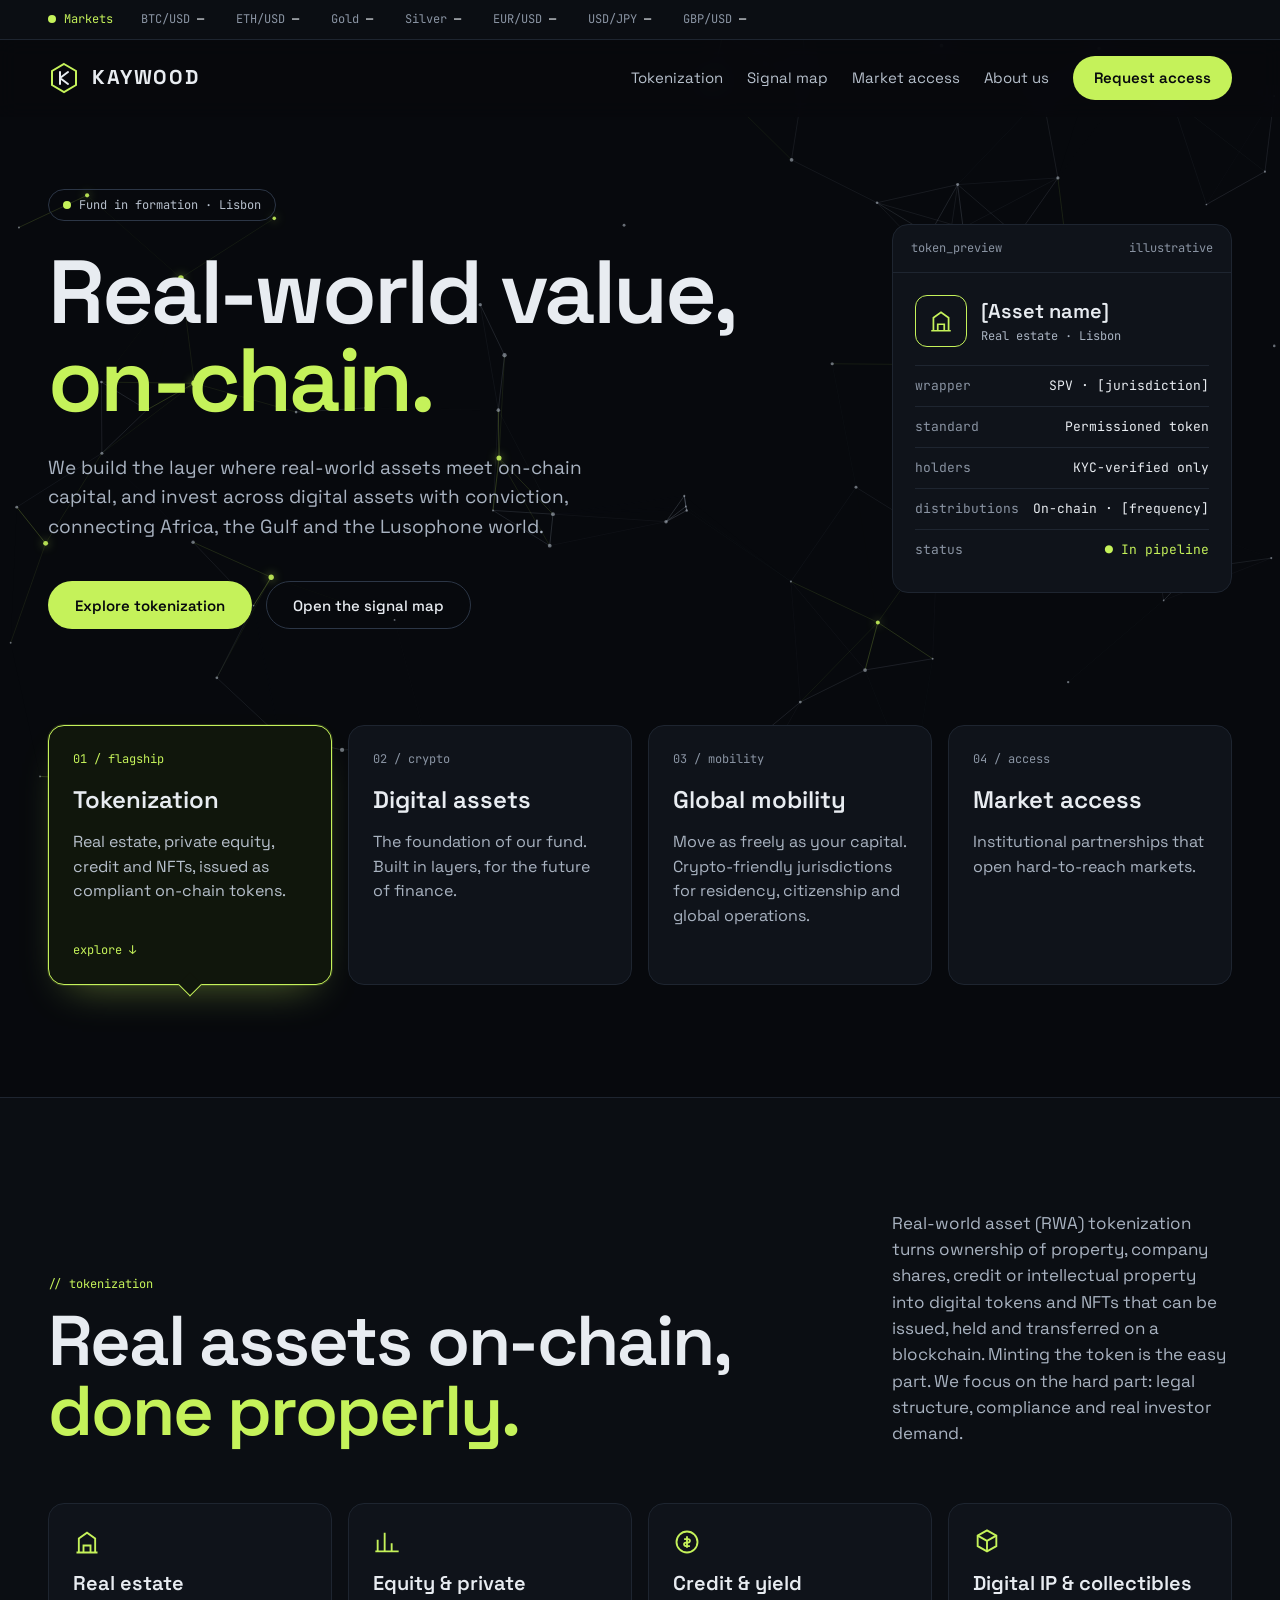
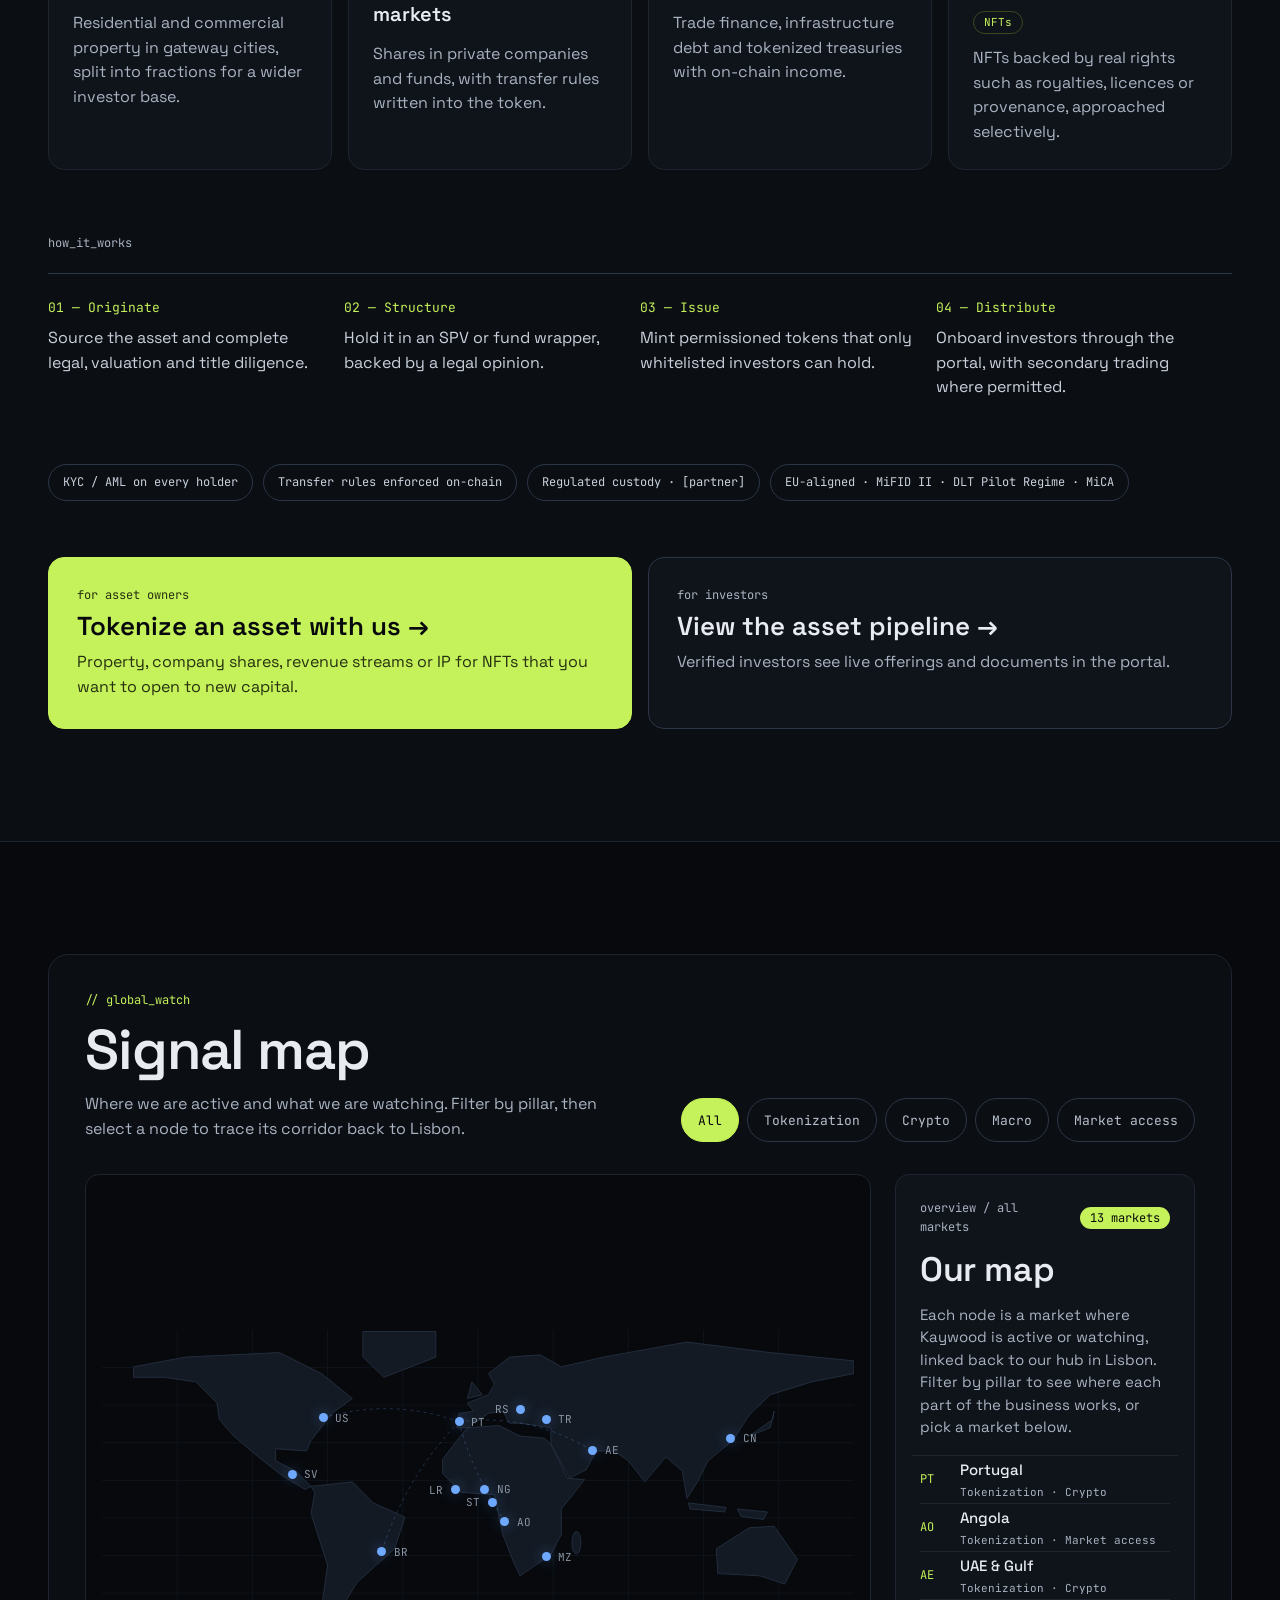
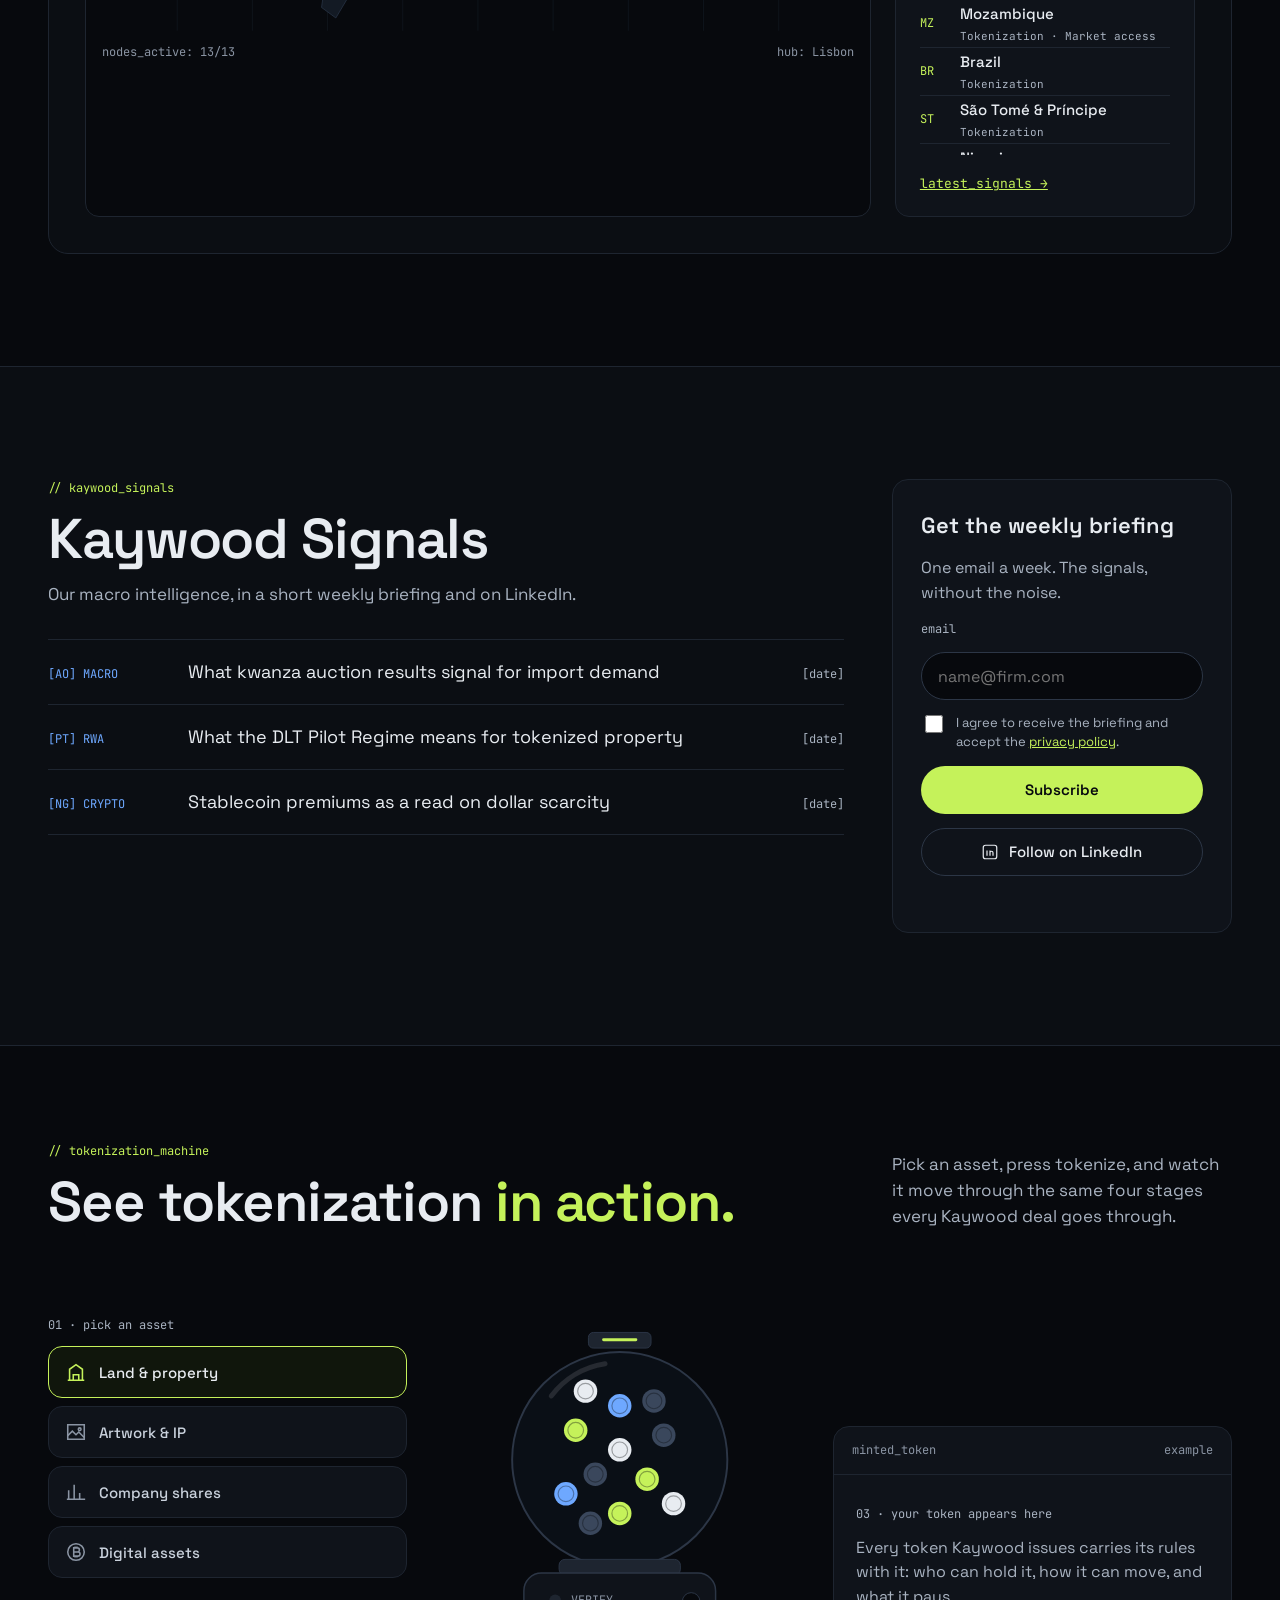
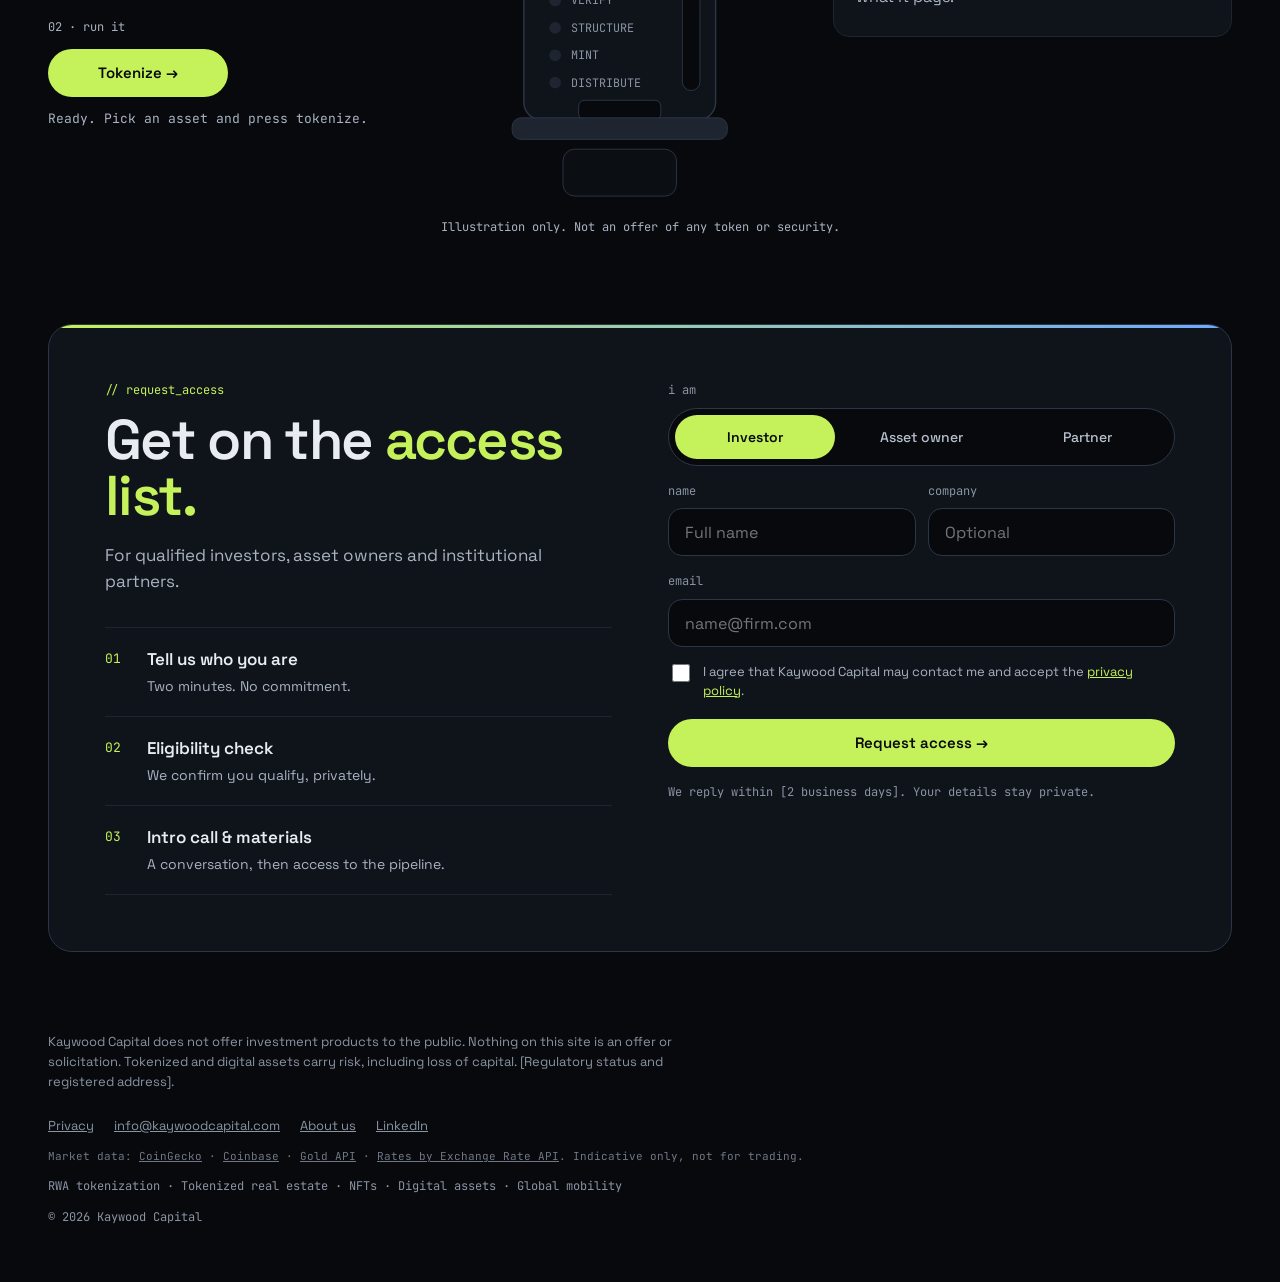
==== commit f4ceabfb: "Add files via upload" ====
--- a/index.html
+++ b/index.html
@@ -42,12 +42,28 @@
   <div class="ticker" aria-label="Market prices">
     <div class="wrap ticker__row">
       <span class="ticker__live"><span class="dot"></span> Markets</span>
-      <span>BTC/USD <b data-tick="btc">—</b></span>
-      <span>ETH/USD <b data-tick="eth">—</b></span>
-      <span>EUR/USD <b data-tick="eurusd">—</b></span>
-      <span>USD/AOA <b data-tick="usdaoa">—</b></span>
-      <span>USD/BRL <b data-tick="usdbrl">—</b></span>
-      <span class="ticker__note">Crypto: <a href="https://www.coingecko.com" rel="noopener">CoinGecko</a>/<a href="https://www.coinbase.com" rel="noopener">Coinbase</a> · FX daily: <a href="https://www.exchangerate-api.com" rel="noopener">ExchangeRate-API</a></span>
+      <div class="ticker__viewport">
+        <div class="ticker__track">
+        <div class="ticker__group">
+          <span class="tk">BTC/USD <b data-tick="btc">—</b></span>
+          <span class="tk">ETH/USD <b data-tick="eth">—</b></span>
+          <span class="tk">Gold <b data-tick="xau">—</b></span>
+          <span class="tk">Silver <b data-tick="xag">—</b></span>
+          <span class="tk">EUR/USD <b data-tick="eurusd">—</b></span>
+          <span class="tk">USD/JPY <b data-tick="usdjpy">—</b></span>
+          <span class="tk">GBP/USD <b data-tick="gbpusd">—</b></span>
+        </div>
+        <div class="ticker__group ticker__group--dup" aria-hidden="true">
+          <span class="tk">BTC/USD <b data-tick="btc">—</b></span>
+          <span class="tk">ETH/USD <b data-tick="eth">—</b></span>
+          <span class="tk">Gold <b data-tick="xau">—</b></span>
+          <span class="tk">Silver <b data-tick="xag">—</b></span>
+          <span class="tk">EUR/USD <b data-tick="eurusd">—</b></span>
+          <span class="tk">USD/JPY <b data-tick="usdjpy">—</b></span>
+          <span class="tk">GBP/USD <b data-tick="gbpusd">—</b></span>
+        </div>
+        </div>
+      </div>
     </div>
   </div>
 
@@ -64,7 +80,7 @@
         <a href="#tokenization">Tokenization</a>
         <a href="#signal">Signal map</a>
         <a href="#market-access">Market access</a>
-        <a href="#signals">Signals</a>
+        <a href="/about">About us</a>
         <a href="#access" class="btn btn--primary btn--sm">Request access</a>
       </nav>
     </div>
@@ -577,7 +593,8 @@
   <footer class="wrap footer">
     <p>Kaywood Capital does not offer investment products to the public. Nothing on this site is an offer or solicitation. Tokenized and digital assets carry risk, including loss of capital. [Regulatory status and registered address].</p>
     <div class="footer__side">
-      <div class="footer__links"><a href="/privacy">Privacy</a><a href="mailto:info@kaywoodcapital.com">info@kaywoodcapital.com</a><a href="https://www.linkedin.com/company/[kaywood-capital]" rel="noopener">LinkedIn</a></div>
+      <div class="footer__links"><a href="/privacy">Privacy</a><a href="mailto:info@kaywoodcapital.com">info@kaywoodcapital.com</a><a href="/about">About us</a><a href="https://www.linkedin.com/company/[kaywood-capital]" rel="noopener">LinkedIn</a></div>
+      <span class="mono footer__data">Market data: <a href="https://www.coingecko.com" rel="noopener">CoinGecko</a> · <a href="https://www.coinbase.com" rel="noopener">Coinbase</a> · <a href="https://gold-api.com" rel="noopener">Gold API</a> · <a href="https://www.exchangerate-api.com" rel="noopener">Rates by Exchange Rate API</a>. Indicative only, not for trading.</span>
       <span class="mono">RWA tokenization · Tokenized real estate · NFTs · Digital assets · Global mobility</span>
       <span class="mono">© <span id="year">2026</span> Kaywood Capital</span>
     </div>
--- a/styles.css
+++ b/styles.css
@@ -396,3 +396,38 @@
 .badge{white-space:nowrap}
 .panel__top .mono{min-width:0}
 .map-card{display:flex;flex-direction:column;justify-content:center}
+
+/* ---------- Ticker v2: flip board + scrolling on small screens ---------- */
+.ticker{overflow:hidden}
+.ticker__row{align-items:center;gap:28px;overflow:hidden}
+.ticker__live{flex:none}
+.ticker__viewport{flex:1;min-width:0;overflow:hidden}
+.ticker__track{display:flex;width:max-content}
+.ticker__group{display:flex;gap:32px;padding-right:32px}
+.ticker__group--dup{display:none}
+.tk{white-space:nowrap}
+.ticker b{display:inline-block;perspective:200px;font-variant-numeric:tabular-nums}
+.ticker b span{display:inline-block}
+.ticker b .flip{animation:tickFlip .5s cubic-bezier(.3,.7,.4,1) both;transform-origin:50% 50%;backface-visibility:hidden}
+@keyframes tickFlip{0%{transform:rotateX(-90deg);opacity:0;color:var(--lime)}60%{color:var(--lime)}100%{transform:none;opacity:1}}
+/* When the row doesn't fit, it scrolls on a loop */
+@media (max-width:1100px){
+  .ticker__group--dup{display:flex}
+  .ticker__track{animation:tickScroll 38s linear infinite}
+  .ticker:hover .ticker__track{animation-play-state:paused}
+}
+@keyframes tickScroll{to{transform:translateX(-50%)}}
+@media (prefers-reduced-motion:reduce){.ticker__track{animation:none}.ticker__group--dup{display:none}.ticker__viewport{overflow-x:auto}.ticker b .flip{animation:none}}
+.footer__data{font-size:11px;opacity:.8}
+.footer__data a{color:var(--dim)}
+
+/* ---------- About page ---------- */
+.about-hero{padding-top:88px;padding-bottom:72px}
+.about-hero > *{max-width:900px}
+.about-hero h1{margin-top:20px;font-size:clamp(44px,6.5vw,84px);line-height:1;letter-spacing:-.035em}
+.about-block{padding-bottom:88px}
+.about-quote{font-size:clamp(28px,3.6vw,44px);font-weight:600;letter-spacing:-.02em;line-height:1.15}
+.about-block .grid{margin-top:32px}
+.about-block h2{font-size:clamp(28px,3.4vw,40px)}
+.team-card{padding:24px;display:flex;flex-direction:column;gap:10px}
+.team-photo{aspect-ratio:4/3;border-radius:12px;background:var(--bg-2);border:1px dashed var(--line-2);display:flex;align-items:center;justify-content:center;font:12px var(--mono);color:var(--dim)}
